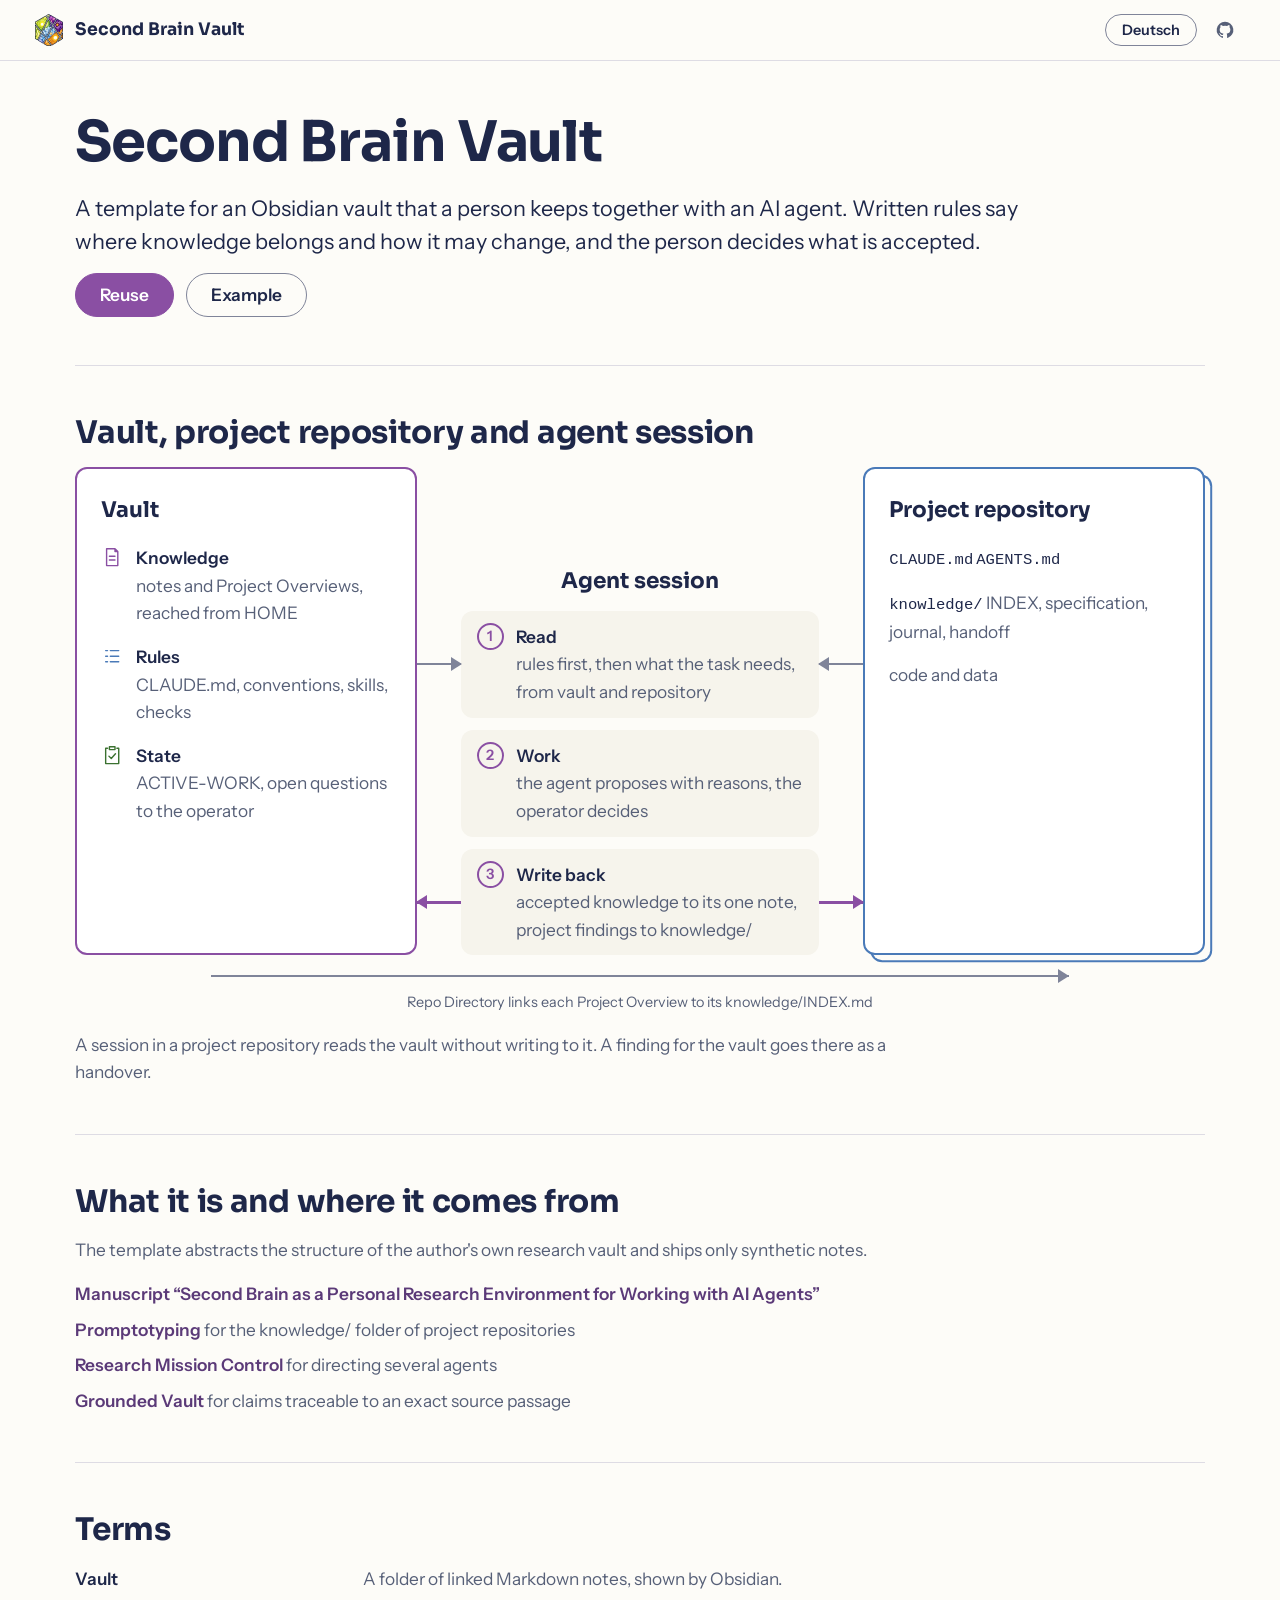
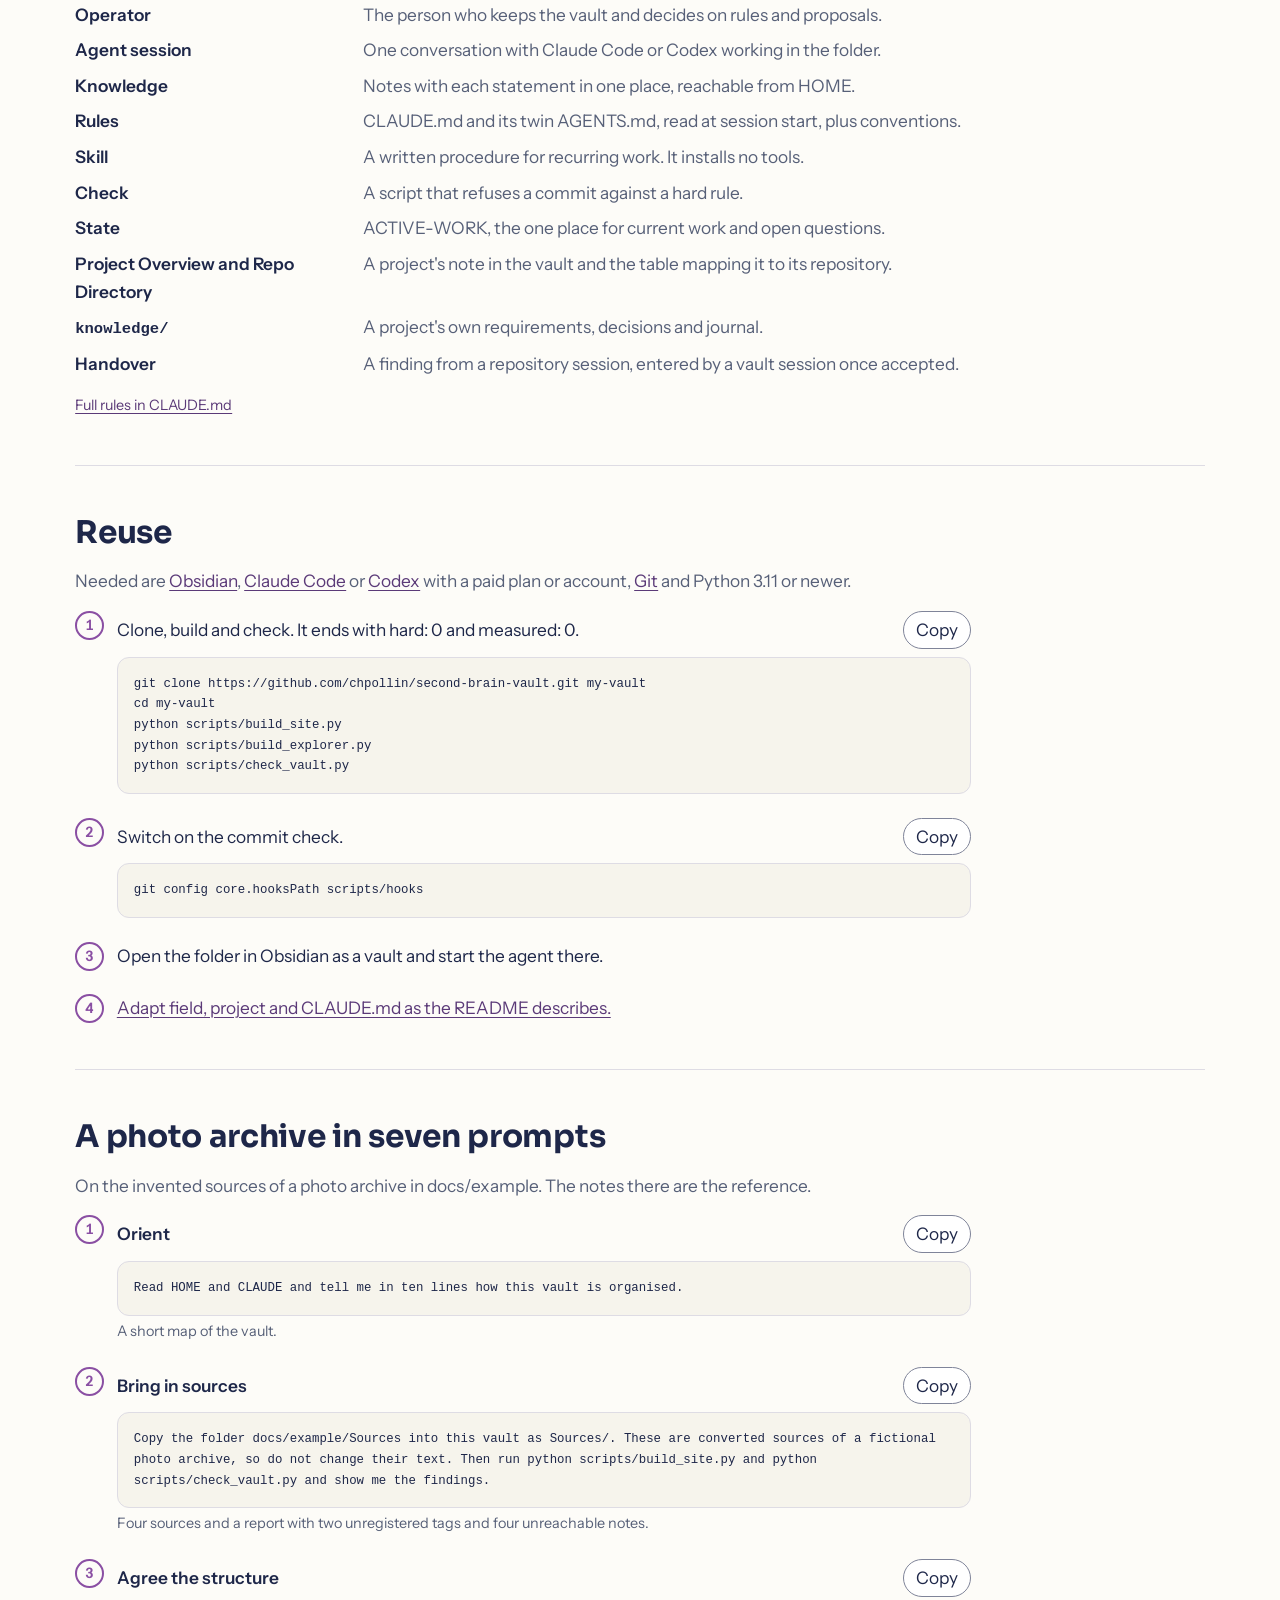
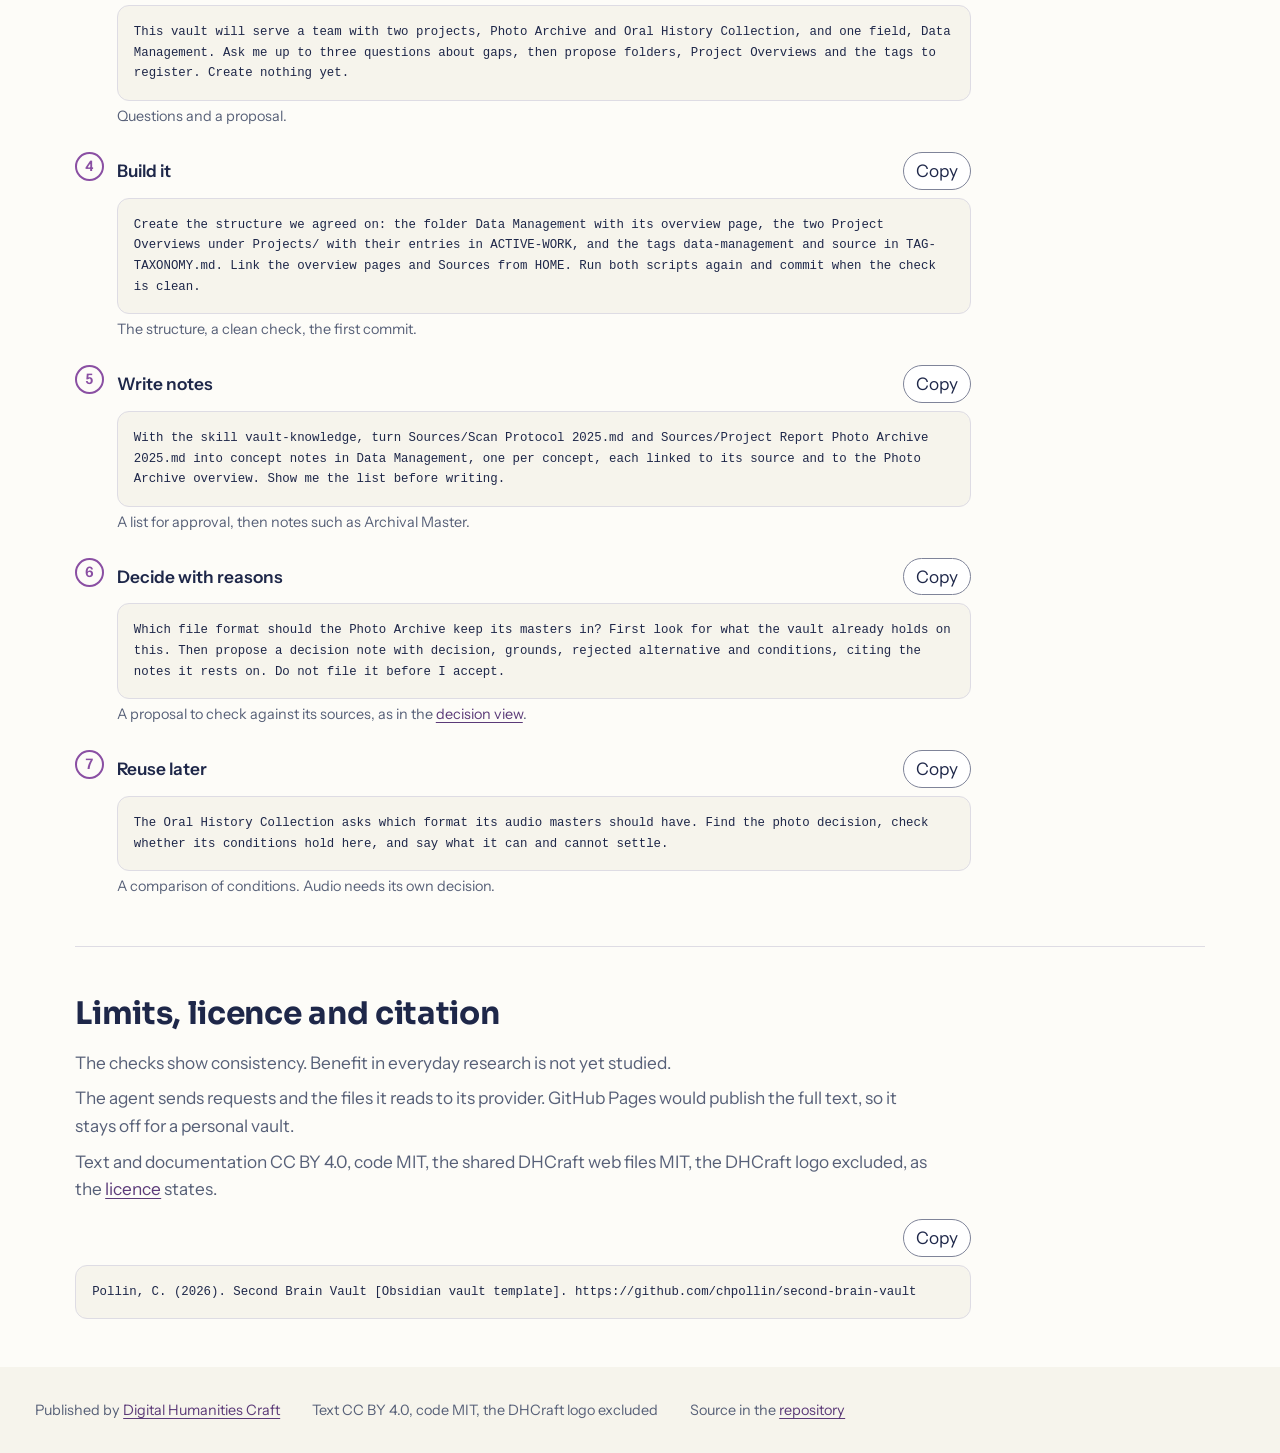
==== docs/index.html @ 9a530952 "Merge the method page into one static page in the seven parts of the DHCraft method sites and remove" ====
<!doctype html>
<html lang="en">
<head>
<meta charset="utf-8">
<meta name="viewport" content="width=device-width, initial-scale=1">
<title>Second Brain Vault</title>
<meta name="description" content="A template for an Obsidian vault that a person maintains together with an AI agent, with written rules, synthetic example notes, checks and a didactic demo.">
<link rel="icon" type="image/png" sizes="32x32" href="assets/favicon-32.png">
<link rel="stylesheet" href="assets/dhcraft/dhcraft-tokens.css">
<link rel="stylesheet" href="assets/dhcraft/dhcraft-components.css">
<link rel="stylesheet" href="site.css">
<script type="module" src="page.js"></script>
<script type="module" src="assets/dhcraft/dhcraft-copy.js"></script>
</head>
<body>
<a class="dh-skip" href="#main" data-t="skip">Skip to content</a>
<header class="dh-head site-head">
  <a class="dh-brand" href="#top"><img src="assets/dhcraft/dhcraft-mark-watercolor-128.png" alt="" width="112" height="128">Second Brain Vault</a>
  <div class="head-actions">
    <a class="dh-btn lang" id="lang-switch" hidden href="?lang=de" hreflang="de" lang="de" aria-label="Seite auf Deutsch anzeigen">Deutsch</a>
    <a class="icon-button" href="https://github.com/chpollin/second-brain-vault"><span class="visually-hidden" data-t="head.repo">Repository on GitHub</span><svg viewBox="0 0 24 24" fill="currentColor" aria-hidden="true"><path d="M12 2a10 10 0 0 0-3.16 19.49c.5.09.68-.22.68-.48l-.01-1.7c-2.78.6-3.37-1.34-3.37-1.34-.45-1.16-1.11-1.47-1.11-1.47-.91-.62.07-.6.07-.6 1 .07 1.53 1.03 1.53 1.03.9 1.53 2.36 1.09 2.94.83.09-.65.35-1.09.63-1.34-2.22-.25-4.56-1.11-4.56-4.94 0-1.09.39-1.98 1.03-2.68-.1-.25-.45-1.27.1-2.64 0 0 .84-.27 2.75 1.02a9.5 9.5 0 0 1 5 0c1.91-1.29 2.75-1.02 2.75-1.02.55 1.37.2 2.39.1 2.64.64.7 1.03 1.59 1.03 2.68 0 3.84-2.34 4.68-4.57 4.93.36.31.68.92.68 1.85l-.01 2.75c0 .27.18.58.69.48A10 10 0 0 0 12 2z"/></svg></a>
  </div>
</header>
<main id="main" class="page">

<section id="top" class="part intro">
  <h1>Second Brain Vault</h1>
  <p class="lead" data-t="intro.abstract">A template for an Obsidian vault that a person keeps together with an AI agent. Written rules say where knowledge belongs and how it may change, and the person decides what is accepted.</p>
  <p class="actions"><a class="dh-btn dh-btn--primary" href="#reuse" data-t="intro.reuse">Reuse</a> <a class="dh-btn" href="#example" data-t="intro.example">Example</a></p>
</section>

<section id="figure" class="part" aria-labelledby="figure-title">
  <h2 id="figure-title" data-t="figure.title">Vault, project repository and agent session</h2>
  <figure class="main-figure" aria-describedby="figure-caption">
    <div class="mf-grid">
      <div class="mf-box mf-vault">
        <p class="mf-name" data-t="figure.vault">Vault</p>
        <ul class="mf-layers">
          <li class="layer knowledge"><svg class="icon" viewBox="0 0 24 24" aria-hidden="true"><path d="M6 3h9l3 3v15H6z M15 3v3h3 M9 11h6 M9 15h6"/></svg><span><strong data-t="figure.knowledge">Knowledge</strong> <span data-t="figure.knowledgeText">notes and Project Overviews, reached from HOME</span></span></li>
          <li class="layer rules"><svg class="icon" viewBox="0 0 24 24" aria-hidden="true"><path d="M5 6h2 M10 6h9 M5 12h2 M10 12h9 M5 18h2 M10 18h9"/></svg><span><strong data-t="figure.rules">Rules</strong> <span data-t="figure.rulesText">CLAUDE.md, conventions, skills, checks</span></span></li>
          <li class="layer state"><svg class="icon" viewBox="0 0 24 24" aria-hidden="true"><path d="M9 3h6v3H9z M7 4.5H5V21h14V4.5h-2 M8.5 13l2.5 2.5 4.5-5"/></svg><span><strong data-t="figure.state">State</strong> <span data-t="figure.stateText">ACTIVE-WORK, open questions to the operator</span></span></li>
        </ul>
      </div>
      <p class="mf-name mf-session-name" data-t="figure.session">Agent session</p>
      <span class="mf-arrow a-read-in to-right" aria-hidden="true"></span>
      <p class="mf-step read"><span class="mf-num" aria-hidden="true">1</span><span><strong data-t="figure.read">Read</strong> <span data-t="figure.readText">rules first, then what the task needs, from vault and repository</span></span></p>
      <span class="mf-arrow a-read-out to-left" aria-hidden="true"></span>
      <p class="mf-step work"><span class="mf-num" aria-hidden="true">2</span><span><strong data-t="figure.work">Work</strong> <span data-t="figure.workText">the agent proposes with reasons, the operator decides</span></span></p>
      <span class="mf-arrow a-write-vault to-left accent" aria-hidden="true"></span>
      <p class="mf-step write"><span class="mf-num" aria-hidden="true">3</span><span><strong data-t="figure.write">Write back</strong> <span data-t="figure.writeText">accepted knowledge to its one note, project findings to knowledge/</span></span></p>
      <span class="mf-arrow a-write-repo to-right accent" aria-hidden="true"></span>
      <div class="mf-box mf-repo">
        <p class="mf-name" data-t="figure.repo">Project repository</p>
        <ul class="mf-files">
          <li><code>CLAUDE.md</code> <code>AGENTS.md</code></li>
          <li><code>knowledge/</code> <span data-t="figure.knowledgeFolder">INDEX, specification, journal, handoff</span></li>
          <li data-t="figure.code">code and data</li>
        </ul>
      </div>
      <p class="mf-link"><span data-t="figure.link">Repo Directory links each Project Overview to its knowledge/INDEX.md</span></p>
    </div>
    <figcaption id="figure-caption" data-t="figure.caption">A session in a project repository reads the vault without writing to it. A finding for the vault goes there as a handover.</figcaption>
  </figure>
</section>

<section id="origin" class="part" aria-labelledby="origin-title">
  <h2 id="origin-title" data-t="origin.title">What it is and where it comes from</h2>
  <p data-t="origin.text">The template abstracts the structure of the author's own research vault and ships only synthetic notes.</p>
  <ul class="links">
    <li><a href="https://github.com/chpollin/second-brain-vault/blob/main/knowledge/paper.md" data-t="origin.paper">Manuscript “Second Brain as a Personal Research Environment for Working with AI Agents”</a></li>
    <li><a href="https://github.com/DigitalHumanitiesCraft/Promptotyping">Promptotyping</a> <span data-t="origin.pt">for the knowledge/ folder of project repositories</span></li>
    <li><a href="https://github.com/DigitalHumanitiesCraft/research-mission-control">Research Mission Control</a> <span data-t="origin.rmc">for directing several agents</span></li>
    <li><a href="https://github.com/DigitalHumanitiesCraft/grounded-vault">Grounded Vault</a> <span data-t="origin.gv">for claims traceable to an exact source passage</span></li>
  </ul>
</section>

<section id="terms" class="part" aria-labelledby="terms-title">
  <h2 id="terms-title" data-t="terms.title">Terms</h2>
  <dl class="terms">
    <dt data-t="terms.vault">Vault</dt><dd data-t="terms.vaultDef">A folder of linked Markdown notes, shown by Obsidian.</dd>
    <dt data-t="terms.operator">Operator</dt><dd data-t="terms.operatorDef">The person who keeps the vault and decides on rules and proposals.</dd>
    <dt data-t="terms.session">Agent session</dt><dd data-t="terms.sessionDef">One conversation with Claude Code or Codex working in the folder.</dd>
    <dt data-t="terms.knowledge">Knowledge</dt><dd data-t="terms.knowledgeDef">Notes with each statement in one place, reachable from HOME.</dd>
    <dt data-t="terms.rules">Rules</dt><dd data-t="terms.rulesDef">CLAUDE.md and its twin AGENTS.md, read at session start, plus conventions.</dd>
    <dt data-t="terms.skill">Skill</dt><dd data-t="terms.skillDef">A written procedure for recurring work. It installs no tools.</dd>
    <dt data-t="terms.check">Check</dt><dd data-t="terms.checkDef">A script that refuses a commit against a hard rule.</dd>
    <dt data-t="terms.state">State</dt><dd data-t="terms.stateDef">ACTIVE-WORK, the one place for current work and open questions.</dd>
    <dt data-t="terms.overview">Project Overview and Repo Directory</dt><dd data-t="terms.overviewDef">A project's note in the vault and the table mapping it to its repository.</dd>
    <dt><code>knowledge/</code></dt><dd data-t="terms.folderDef">A project's own requirements, decisions and journal.</dd>
    <dt data-t="terms.handover">Handover</dt><dd data-t="terms.handoverDef">A finding from a repository session, entered by a vault session once accepted.</dd>
  </dl>
  <p class="more"><a href="https://github.com/chpollin/second-brain-vault/blob/main/CLAUDE.md" data-t="terms.more">Full rules in CLAUDE.md</a></p>
</section>

<section id="reuse" class="part" aria-labelledby="reuse-title">
  <h2 id="reuse-title" data-t="reuse.title">Reuse</h2>
  <p><span data-t="reuse.needs">Needed are</span> <a href="https://obsidian.md">Obsidian</a>, <a href="https://code.claude.com/docs/en/setup">Claude Code</a> <span data-t="reuse.or">or</span> <a href="https://learn.chatgpt.com/docs/codex/cli">Codex</a> <span data-t="reuse.paid">with a paid plan or account</span>, <a href="https://git-scm.com/downloads">Git</a> <span data-t="reuse.python">and Python 3.11 or newer.</span></p>
  <ol class="steps">
    <li><figure class="dh-code"><figcaption data-t="reuse.s1">Clone, build and check. It ends with hard: 0 and measured: 0.</figcaption><pre><code>git clone https://github.com/chpollin/second-brain-vault.git my-vault
cd my-vault
python scripts/build_site.py
python scripts/build_explorer.py
python scripts/check_vault.py</code></pre></figure></li>
    <li><figure class="dh-code"><figcaption data-t="reuse.s2">Switch on the commit check.</figcaption><pre><code>git config core.hooksPath scripts/hooks</code></pre></figure></li>
    <li data-t="reuse.s3">Open the folder in Obsidian as a vault and start the agent there.</li>
    <li><a href="https://github.com/chpollin/second-brain-vault#make-it-your-own" data-t="reuse.s4">Adapt field, project and CLAUDE.md as the README describes.</a></li>
  </ol>
</section>

<section id="example" class="part" aria-labelledby="example-title">
  <h2 id="example-title" data-t="example.title">A photo archive in seven prompts</h2>
  <p data-t="example.text">On the invented sources of a photo archive in docs/example. The notes there are the reference.</p>
  <ol class="steps demo">
    <li><figure class="dh-code"><figcaption><strong data-t="example.s1.name">Orient</strong></figcaption><pre><code data-t="example.s1.prompt">Read HOME and CLAUDE and tell me in ten lines how this vault is organised.</code></pre></figure>
      <p class="yields" data-t="example.s1.yields">A short map of the vault.</p></li>
    <li><figure class="dh-code"><figcaption><strong data-t="example.s2.name">Bring in sources</strong></figcaption><pre><code data-t="example.s2.prompt">Copy the folder docs/example/Sources into this vault as Sources/. These are converted sources of a fictional photo archive, so do not change their text. Then run python scripts/build_site.py and python scripts/check_vault.py and show me the findings.</code></pre></figure>
      <p class="yields" data-t="example.s2.yields">Four sources and a report with two unregistered tags and four unreachable notes.</p></li>
    <li><figure class="dh-code"><figcaption><strong data-t="example.s3.name">Agree the structure</strong></figcaption><pre><code data-t="example.s3.prompt">This vault will serve a team with two projects, Photo Archive and Oral History Collection, and one field, Data Management. Ask me up to three questions about gaps, then propose folders, Project Overviews and the tags to register. Create nothing yet.</code></pre></figure>
      <p class="yields" data-t="example.s3.yields">Questions and a proposal.</p></li>
    <li><figure class="dh-code"><figcaption><strong data-t="example.s4.name">Build it</strong></figcaption><pre><code data-t="example.s4.prompt">Create the structure we agreed on: the folder Data Management with its overview page, the two Project Overviews under Projects/ with their entries in ACTIVE-WORK, and the tags data-management and source in TAG-TAXONOMY.md. Link the overview pages and Sources from HOME. Run both scripts again and commit when the check is clean.</code></pre></figure>
      <p class="yields" data-t="example.s4.yields">The structure, a clean check, the first commit.</p></li>
    <li><figure class="dh-code"><figcaption><strong data-t="example.s5.name">Write notes</strong></figcaption><pre><code data-t="example.s5.prompt">With the skill vault-knowledge, turn Sources/Scan Protocol 2025.md and Sources/Project Report Photo Archive 2025.md into concept notes in Data Management, one per concept, each linked to its source and to the Photo Archive overview. Show me the list before writing.</code></pre></figure>
      <p class="yields" data-t="example.s5.yields">A list for approval, then notes such as Archival Master.</p></li>
    <li><figure class="dh-code"><figcaption><strong data-t="example.s6.name">Decide with reasons</strong></figcaption><pre><code data-t="example.s6.prompt">Which file format should the Photo Archive keep its masters in? First look for what the vault already holds on this. Then propose a decision note with decision, grounds, rejected alternative and conditions, citing the notes it rests on. Do not file it before I accept.</code></pre></figure>
      <p class="yields" data-t="example.s6.yields">A proposal to check against its sources, as in the <a href="explorer.html">decision view</a>.</p></li>
    <li><figure class="dh-code"><figcaption><strong data-t="example.s7.name">Reuse later</strong></figcaption><pre><code data-t="example.s7.prompt">The Oral History Collection asks which format its audio masters should have. Find the photo decision, check whether its conditions hold here, and say what it can and cannot settle.</code></pre></figure>
      <p class="yields" data-t="example.s7.yields">A comparison of conditions. Audio needs its own decision.</p></li>
  </ol>
</section>

<section id="limits" class="part" aria-labelledby="limits-title">
  <h2 id="limits-title" data-t="limits.title">Limits, licence and citation</h2>
  <ul class="plain">
    <li data-t="limits.benefit">The checks show consistency. Benefit in everyday research is not yet studied.</li>
    <li data-t="limits.data">The agent sends requests and the files it reads to its provider. GitHub Pages would publish the full text, so it stays off for a personal vault.</li>
    <li data-t="limits.licence">Text and documentation CC BY 4.0, code MIT, the shared DHCraft web files MIT, the DHCraft logo excluded, as the <a href="https://github.com/chpollin/second-brain-vault/blob/main/LICENSE.md">licence</a> states.</li>
  </ul>
  <figure class="dh-code"><pre><code>Pollin, C. (2026). Second Brain Vault [Obsidian vault template]. https://github.com/chpollin/second-brain-vault</code></pre></figure>
</section>

</main>
<footer class="dh-foot site-foot">
  <p><span data-t="footer.by">Published by</span> <a href="https://dhcraft.org">Digital Humanities Craft</a></p>
  <p data-t="footer.licence">Text CC BY 4.0, code MIT, the DHCraft logo excluded</p>
  <p><span data-t="footer.source">Source in the</span> <a href="https://github.com/chpollin/second-brain-vault" data-t="footer.repo">repository</a></p>
</footer>
</body>
</html>
---- docs/assets/dhcraft/dhcraft-tokens.css ----
/* DHCraft web tokens, shared by the public DHCraft method sites.
   Copy the whole web/ folder (or this file plus fonts/) into a site and load it before the
   site's own stylesheet. Brand hues are the dhcraft.org palette documented in ../README.md.
   Light and dark values sit together in light-dark(); a page follows the system setting,
   and data-theme="light|dark" on <html> or the class dh-dark on any element overrides it.
   Contrast ratios in the comments are WCAG 2 ratios against the ground of the same scheme. */

@font-face { font-family: "Instrument Sans"; src: url("fonts/instrument-sans-latin-400-normal.woff2") format("woff2"); font-weight: 400; font-style: normal; font-display: swap; }
@font-face { font-family: "Instrument Sans"; src: url("fonts/instrument-sans-latin-600-normal.woff2") format("woff2"); font-weight: 600; font-style: normal; font-display: swap; }
@font-face { font-family: "Sora"; src: url("fonts/sora-latin-600-normal.woff2") format("woff2"); font-weight: 600; font-style: normal; font-display: swap; }
@font-face { font-family: "Sora"; src: url("fonts/sora-latin-700-normal.woff2") format("woff2"); font-weight: 700; font-style: normal; font-display: swap; }

:root {
  color-scheme: light dark;

  /* Brand hues, unchanged from dhcraft.org. Use them for marks and categories only after a
     contrast and colour-vision check; text colours come from the role tokens below. */
  --dh-paper: #fdfcf8;
  --dh-ink-brand: #1e2749;
  --dh-ink-deep: #161d38;
  --dh-purple: #8a4fa3;
  --dh-purple-deep: #5b3a78;
  --dh-pink: #c06bb0;
  --dh-green: #5c9e4a;
  --dh-lime: #a9c53d;
  --dh-orange: #e39a3b;
  --dh-blue: #85aede;
  --dh-blue-deep: #4a7ab8;

  /* Roles, light value first, dark value second. */
  --dh-ground: light-dark(#fdfcf8, #161d38);       /* page background */
  --dh-ground-alt: light-dark(#f6f4ec, #121932);   /* bands, code blocks, figure frames */
  --dh-surface: light-dark(#ffffff, #1e2749);      /* cards and raised panels */
  --dh-ink: light-dark(#1e2749, #fdfcf8);          /* text, 14.2:1 light, 16.2:1 dark */
  --dh-ink-soft: light-dark(#576078, #b6bdd2);     /* secondary text, 5.6:1 or more on every ground */
  --dh-accent: light-dark(#8a4fa3, #ca91e3);       /* marks, primary button, focus, 5.1:1 or more */
  --dh-on-accent: light-dark(#ffffff, #161d38);    /* text on accent, 5.6:1 light, 6.8:1 dark */
  --dh-link: light-dark(#5b3a78, #e1b9f3);         /* links, 8.1:1 or more */
  --dh-line: light-dark(#dedce4, #2c3561);         /* decorative hairline, carries no meaning */
  --dh-line-strong: light-dark(#7f8499, #7a84a8);  /* boundaries of controls, 3.3:1 or more */
  --dh-focus: var(--dh-accent);

  /* Type. Sora sets headings, Instrument Sans everything else, code a system monospace. */
  --dh-font-text: "Instrument Sans", system-ui, -apple-system, "Segoe UI", Roboto, sans-serif;
  --dh-font-display: "Sora", "Instrument Sans", system-ui, sans-serif;
  --dh-font-mono: ui-monospace, "Cascadia Mono", Consolas, "SFMono-Regular", Menlo, monospace;
  --dh-step--1: clamp(0.84rem, 0.82rem + 0.1vw, 0.9rem);
  --dh-step-0: clamp(1rem, 0.97rem + 0.15vw, 1.08rem);
  --dh-step-1: clamp(1.15rem, 1.08rem + 0.35vw, 1.35rem);
  --dh-step-2: clamp(1.45rem, 1.25rem + 0.9vw, 1.95rem);
  --dh-step-3: clamp(2.2rem, 1.6rem + 2.6vw, 3.5rem);
  --dh-leading: 1.6;
  --dh-leading-tight: 1.2;

  /* Space and layout. */
  --dh-space-1: 0.25rem;
  --dh-space-2: 0.5rem;
  --dh-space-3: 0.75rem;
  --dh-space-4: 1rem;
  --dh-space-5: 1.5rem;
  --dh-space-6: 2rem;
  --dh-space-7: 3rem;
  --dh-gutter: clamp(1rem, 0.6rem + 2vw, 2.5rem);
  --dh-measure: 72ch;   /* reading width of prose, about 80 characters in Instrument Sans */
  --dh-page: 75rem;     /* width of the page frame, as on dhcraft.org */
  --dh-tap: 2.75rem;    /* minimum height of a control */

  /* Shape and lines. */
  --dh-radius-s: 0.375rem;
  --dh-radius-m: 0.75rem;
  --dh-radius-pill: 999px;
  --dh-hairline: 1px;
  --dh-focus-ring: 2px solid var(--dh-focus);
  --dh-focus-offset: 3px;
}

:root[data-theme="light"] { color-scheme: light; }
:root[data-theme="dark"] { color-scheme: dark; }
.dh-dark { color-scheme: dark; }
.dh-light { color-scheme: light; }
---- docs/assets/dhcraft/dhcraft-components.css ----
/* DHCraft shared building blocks: base text, header, footer, card, button, code block with
   copy button, diagram frame. Load after dhcraft-tokens.css.
   Everything sits in the layer dh, so any unlayered rule of a site wins without a
   specificity fight. Sites that use their own layers name dh first in their layer order. */

@layer dh {
  /* Base. Only what every page needs; a site keeps its own reset. */
  body {
    margin: 0;
    background-color: var(--dh-ground);
    color: var(--dh-ink);
    font-family: var(--dh-font-text);
    font-size: var(--dh-step-0);
    line-height: var(--dh-leading);
  }
  /* A dark island (dh-dark) re-reads the role tokens in its own scheme. */
  .dh-dark, .dh-light { background-color: var(--dh-ground); color: var(--dh-ink); }

  h1, h2, h3 { font-family: var(--dh-font-display); font-weight: 700; line-height: var(--dh-leading-tight); letter-spacing: -0.01em; text-wrap: balance; }
  h1 { font-size: var(--dh-step-3); letter-spacing: -0.02em; }
  h2 { font-size: var(--dh-step-2); }
  h3 { font-size: var(--dh-step-1); font-weight: 600; }

  a { color: var(--dh-link); text-decoration-thickness: 1px; text-underline-offset: 0.18em; }
  a:hover { color: var(--dh-accent); }
  code, kbd, pre { font-family: var(--dh-font-mono); font-size: 0.9em; }
  :focus-visible { outline: var(--dh-focus-ring); outline-offset: var(--dh-focus-offset); }

  .dh-prose { max-inline-size: var(--dh-measure); }
  .dh-page { max-inline-size: var(--dh-page); margin-inline: auto; padding-inline: var(--dh-gutter); }

  .dh-skip { position: absolute; inset-inline-start: var(--dh-space-4); inset-block-start: -4rem; z-index: 50; padding: var(--dh-space-2) var(--dh-space-4); background: var(--dh-ink); color: var(--dh-ground); border-radius: var(--dh-radius-s); }
  .dh-skip:focus { inset-block-start: var(--dh-space-2); }

  /* Header: brand mark and site name, then the navigation. Solid background, the current
     page carries aria-current and an accent underline. On narrow screens the navigation
     moves to its own line and scrolls sideways inside itself. */
  .dh-head {
    display: flex; flex-wrap: wrap; align-items: center; gap: var(--dh-space-2) var(--dh-space-6);
    padding: var(--dh-space-2) var(--dh-gutter);
    background-color: var(--dh-ground); color: var(--dh-ink);
    border-block-end: var(--dh-hairline) solid var(--dh-line);
  }
  .dh-brand { display: inline-flex; align-items: center; gap: var(--dh-space-3); min-block-size: var(--dh-tap); color: var(--dh-ink); font-family: var(--dh-font-display); font-weight: 700; text-decoration: none; }
  .dh-brand img { inline-size: auto; block-size: 2rem; }
  .dh-nav { flex: 1; min-inline-size: 0; }
  .dh-nav ul { display: flex; gap: var(--dh-space-1); margin: 0; padding: 0; list-style: none; overflow-x: auto; scrollbar-width: none; }
  .dh-nav a { display: block; padding: var(--dh-space-2) var(--dh-space-3); color: var(--dh-ink-soft); text-decoration: none; white-space: nowrap; border-block-end: 2px solid transparent; }
  .dh-nav a:hover, .dh-nav a:focus-visible { color: var(--dh-ink); text-decoration: underline; }
  .dh-nav a[aria-current] { color: var(--dh-ink); border-block-end-color: var(--dh-accent); }
  @media (max-width: 47.99rem) {
    .dh-nav { flex-basis: 100%; }
    .dh-nav a { padding-inline: var(--dh-space-2); }
  }

  /* Footer: publisher, licence, source. One row on wide screens, stacked on narrow ones. */
  .dh-foot {
    display: flex; flex-wrap: wrap; align-items: center; gap: var(--dh-space-3) var(--dh-space-6);
    margin-block-start: var(--dh-space-7); padding: var(--dh-space-6) var(--dh-gutter);
    background-color: var(--dh-ground-alt); color: var(--dh-ink-soft);
    font-size: var(--dh-step--1);
  }
  .dh-foot p { margin: 0; }
  .dh-foot a { color: var(--dh-link); }

  /* Card: one self-contained object with comparable siblings. No shadow, no nested frame.
     A card that is a link as a whole puts the link on its heading and stretches it. */
  .dh-card {
    position: relative; display: grid; gap: var(--dh-space-2); align-content: start;
    padding: var(--dh-space-5);
    background-color: var(--dh-surface); color: var(--dh-ink);
    border: var(--dh-hairline) solid var(--dh-line); border-radius: var(--dh-radius-m);
  }
  .dh-cards { display: grid; gap: var(--dh-space-4); grid-template-columns: repeat(auto-fill, minmax(min(100%, 16rem), 1fr)); }
  .dh-card > * { margin: 0; }
  .dh-card h3 a { color: inherit; text-decoration: none; }
  .dh-card h3 a::after { content: ""; position: absolute; inset: 0; border-radius: inherit; }
  .dh-card:has(h3 a:hover) { border-color: var(--dh-accent); }
  .dh-card:has(h3 a:focus-visible) { outline: var(--dh-focus-ring); outline-offset: var(--dh-focus-offset); }
  .dh-card h3 a:focus-visible { outline: none; }

  /* Button: pill, at least the tap height. Primary fills with the accent. */
  .dh-btn {
    display: inline-flex; align-items: center; justify-content: center; gap: var(--dh-space-2);
    min-block-size: var(--dh-tap); padding: var(--dh-space-2) var(--dh-space-5);
    border: var(--dh-hairline) solid var(--dh-line-strong); border-radius: var(--dh-radius-pill);
    background: transparent; color: var(--dh-ink);
    font: inherit; font-weight: 600; line-height: 1.3; text-decoration: none; cursor: pointer;
  }
  .dh-btn:hover { border-color: var(--dh-accent); color: var(--dh-ink); }
  .dh-btn--primary { background-color: var(--dh-accent); border-color: var(--dh-accent); color: var(--dh-on-accent); }
  .dh-btn--primary:hover { background-color: var(--dh-link); border-color: var(--dh-link); color: var(--dh-on-accent); }
  .dh-btn:disabled { opacity: 0.5; cursor: default; }

  /* Code block: a figure.dh-code holding one pre. dhcraft-copy.js adds the copy button only
     where the Clipboard API exists, so a page without it shows the plain block. */
  /* Caption and button share the row above the block, so the button never covers code that
     scrolls sideways on a narrow screen. */
  .dh-code { display: grid; grid-template-columns: minmax(0, 1fr) auto; align-items: end; gap: var(--dh-space-2); margin: var(--dh-space-4) 0; }
  .dh-code pre {
    grid-column: 1 / -1; grid-row: 2;
    margin: 0; padding: var(--dh-space-4);
    overflow-x: auto; background-color: var(--dh-ground-alt); color: var(--dh-ink);
    border: var(--dh-hairline) solid var(--dh-line); border-radius: var(--dh-radius-m);
    line-height: 1.5; tab-size: 2;
  }
  .dh-code figcaption { grid-column: 1; grid-row: 1; color: var(--dh-ink-soft); font-size: var(--dh-step--1); }
  .dh-copy {
    grid-column: 2; grid-row: 1;
    min-block-size: 2.25rem; padding: var(--dh-space-1) var(--dh-space-3);
    border: var(--dh-hairline) solid var(--dh-line-strong); border-radius: var(--dh-radius-pill);
    background-color: var(--dh-surface); color: var(--dh-ink);
    font: inherit; font-size: var(--dh-step--1); font-weight: 600; cursor: pointer;
  }
  .dh-copy:hover { border-color: var(--dh-accent); }

  /* Diagram frame: a figure.dh-figure with an SVG, image or HTML diagram and a caption.
     A diagram wider than the screen scrolls inside the frame, never the page. */
  .dh-figure { display: grid; gap: var(--dh-space-3); margin: var(--dh-space-5) 0; }
  .dh-figure__canvas {
    overflow-x: auto; padding: var(--dh-space-4);
    background-color: var(--dh-ground-alt);
    border: var(--dh-hairline) solid var(--dh-line); border-radius: var(--dh-radius-m);
  }
  .dh-figure__canvas > svg, .dh-figure__canvas > img { display: block; max-inline-size: 100%; block-size: auto; margin-inline: auto; }
  .dh-figure figcaption { max-inline-size: var(--dh-measure); color: var(--dh-ink-soft); font-size: var(--dh-step--1); }

  @media (prefers-reduced-motion: no-preference) {
    .dh-btn, .dh-copy, .dh-card { transition: border-color 0.15s ease, background-color 0.15s ease; }
  }
}
---- docs/site.css ----
/* Second Brain method page. Loads after the shared DHCraft tokens and building blocks under
   assets/dhcraft/, whose rules sit in the layer dh and lose to every layer declared here. The
   explorer pages load this file too, for the short role names and the reading styles. */
@layer dh, reset, base, layout, components, utilities;

/* Site roles, all derived from the shared tokens. The three layer colours mark knowledge,
   rules and state in the main figure. */
:root {
  --ground: var(--dh-ground);
  --ground-alt: var(--dh-ground-alt);
  --surface: var(--dh-surface);
  --ink: var(--dh-ink);
  --ink-soft: var(--dh-ink-soft);
  --ink-faint: var(--dh-ink-soft);
  --edge: var(--dh-line);
  --edge-hi: var(--dh-line-strong);
  --accent: var(--dh-accent);
  --accent-hi: var(--dh-link);
  --on-accent: var(--dh-on-accent);
  --focus: var(--dh-focus);
  --font: var(--dh-font-text);
  --display: var(--dh-font-display);
  --mono: var(--dh-font-mono);
  --step--1: var(--dh-step--1);
  --step-0: var(--dh-step-0);
  --step-1: var(--dh-step-1);
  --step-2: var(--dh-step-2);
  --step-3: var(--dh-step-3);
  --gutter: var(--dh-gutter);
  --wide: var(--dh-page);
  --measure: var(--dh-measure);
  --g-control: light-dark(var(--dh-blue-deep), var(--dh-blue));

  --layer-knowledge: var(--dh-accent);
  --layer-rules: light-dark(var(--dh-blue-deep), var(--dh-blue));
  --layer-state: light-dark(#3b7130, var(--dh-lime));
  --arrow: 2.75rem;
}

@layer reset {
  *, *::before, *::after { box-sizing: border-box; }
  body, h1, h2, h3, h4, p, ol, ul, dl, dd, figure, pre { margin: 0; }
  ol, ul { padding: 0; list-style: none; }
  img, svg { display: block; max-inline-size: 100%; }
  button, input, select { font: inherit; color: inherit; }
}

@layer base {
  html { scroll-padding-block-start: 1rem; }
  @media (prefers-reduced-motion: no-preference) { html { scroll-behavior: smooth; } }
  body { -webkit-font-smoothing: antialiased; }
  code { overflow-wrap: anywhere; }
  [hidden] { display: none !important; }
}

@layer layout {
  .head-actions { display: flex; gap: var(--dh-space-2); align-items: center; margin-inline-start: auto; }
  .head-actions .lang { min-block-size: 2rem; padding: 0 var(--dh-space-4); font-size: var(--step--1); }
  /* Brand, language and repository link share one row on phones. */
  @media (max-width: 30rem) { .site-head { gap: var(--dh-space-2); flex-wrap: nowrap; } .site-head .dh-brand { font-size: var(--step--1); } }

  /* One column of parts. Prose keeps the reading width, figure and lists use the page width. */
  .page { max-inline-size: var(--wide); margin-inline: auto; padding: 0 var(--gutter); }
  .part { display: grid; gap: var(--dh-space-4); padding-block: var(--dh-space-7); border-block-start: var(--dh-hairline) solid var(--edge); }
  .part:first-child { border-block-start: 0; }
  .part > p { max-inline-size: var(--measure); color: var(--ink-soft); }
  .dh-foot { margin-block-start: 0; }
}

@layer components {
  .icon-button { display: inline-flex; align-items: center; justify-content: center; inline-size: 2.5rem; block-size: 2.5rem; border-radius: var(--dh-radius-pill); color: var(--ink-soft); }
  .icon-button:hover, .icon-button:focus-visible { color: var(--ink); background: var(--ground-alt); }
  .icon-button svg { inline-size: 1.25rem; block-size: 1.25rem; }
  .icon { inline-size: 1.4rem; block-size: 1.4rem; flex: none; fill: none; stroke: currentColor; stroke-width: 1.5; stroke-linecap: round; stroke-linejoin: round; }

  .intro { padding-block: var(--dh-space-7); }
  .intro .lead { font-size: var(--step-1); line-height: 1.5; color: var(--ink); }
  .actions { display: flex; flex-wrap: wrap; gap: var(--dh-space-3); }

  /* Main figure. One grid holds vault, session and repository, so every arrow sits between
     the two objects it connects: reading flows into step 1, writing flows out of step 3. */
  .main-figure { display: grid; gap: var(--dh-space-4); }
  .mf-grid {
    display: grid; gap: var(--dh-space-3) 0; align-items: center;
    grid-template-columns: minmax(0, 1fr) var(--arrow) minmax(0, 1.05fr) var(--arrow) minmax(0, 1fr);
    grid-template-rows: auto repeat(3, minmax(4.5rem, auto)) auto;
  }
  .mf-box { grid-row: 1 / 5; align-self: stretch; display: grid; align-content: start; gap: var(--dh-space-4); padding: var(--dh-space-5); border-radius: var(--dh-radius-m); background: var(--surface); }
  .mf-vault { grid-column: 1; border: 2px solid var(--layer-knowledge); }
  /* The offset edge behind the repository stands for further repositories. */
  .mf-repo { grid-column: 5; border: 2px solid var(--layer-rules); box-shadow: 0.45rem 0.45rem 0 -2px var(--ground), 0.45rem 0.45rem 0 0 var(--layer-rules); }
  .mf-name { font-family: var(--display); font-weight: 700; font-size: var(--step-1); color: var(--ink); }
  .mf-session-name { grid-column: 3; grid-row: 1; text-align: center; align-self: end; }
  .mf-layers, .mf-files { display: grid; gap: var(--dh-space-4); }
  .layer { display: flex; gap: var(--dh-space-3); align-items: start; color: var(--ink-soft); }
  .layer strong { display: block; color: var(--ink); }
  .layer .icon { color: var(--layer); margin-block-start: 0.15rem; }
  .layer.knowledge { --layer: var(--layer-knowledge); }
  .layer.rules { --layer: var(--layer-rules); }
  .layer.state { --layer: var(--layer-state); }
  .mf-files { color: var(--ink-soft); }
  .mf-files code { color: var(--ink); }
  .mf-step { grid-column: 3; display: flex; gap: var(--dh-space-3); align-items: start; padding: var(--dh-space-3) var(--dh-space-4); border-radius: var(--dh-radius-m); background: var(--ground-alt); color: var(--ink-soft); }
  .mf-step strong { display: block; color: var(--ink); }
  .mf-num { flex: none; display: grid; place-items: center; inline-size: 1.7rem; block-size: 1.7rem; border-radius: 50%; border: 2px solid var(--accent); color: var(--accent); font-weight: 600; font-size: var(--step--1); }
  .read { grid-row: 2; } .work { grid-row: 3; } .write { grid-row: 4; }
  .a-read-in { grid-column: 2; grid-row: 2; }
  .a-read-out { grid-column: 4; grid-row: 2; }
  .a-write-vault { grid-column: 2; grid-row: 4; }
  .a-write-repo { grid-column: 4; grid-row: 4; }
  /* An arrow is a line with a head drawn by borders. */
  .mf-arrow { position: relative; block-size: 2px; background: var(--edge-hi); }
  .mf-arrow::after { content: ""; position: absolute; inset-block-start: -6px; border-block: 7px solid transparent; }
  .mf-arrow.to-right::after { inset-inline-end: -1px; border-inline-start: 11px solid var(--edge-hi); }
  .mf-arrow.to-left::after { inset-inline-start: -1px; border-inline-end: 11px solid var(--edge-hi); }
  .mf-arrow.accent { block-size: 3px; background: var(--accent); }
  .mf-arrow.accent.to-right::after { border-inline-start-color: var(--accent); }
  .mf-arrow.accent.to-left::after { border-inline-end-color: var(--accent); }
  .mf-link { grid-column: 1 / -1; grid-row: 5; position: relative; margin-block-start: var(--dh-space-2); padding-block-start: var(--dh-space-4); text-align: center; color: var(--ink-soft); font-size: var(--step--1); }
  .mf-link::before { content: ""; position: absolute; inset-block-start: 0; inset-inline: 12% 12%; block-size: 2px; background: var(--edge-hi); }
  .mf-link::after { content: ""; position: absolute; inset-block-start: -6px; inset-inline-end: 12%; border-block: 7px solid transparent; border-inline-start: 11px solid var(--edge-hi); }
  .main-figure figcaption { max-inline-size: var(--measure); color: var(--ink-soft); }
  /* Narrow screens: vault, session and repository stack; the step texts name the direction. */
  @media (max-width: 47.99rem) {
    .mf-grid { grid-template-columns: minmax(0, 1fr); grid-template-rows: none; }
    .mf-grid > * { grid-column: 1; grid-row: auto; }
    .mf-arrow, .mf-link::before, .mf-link::after { display: none; }
    .mf-session-name { text-align: start; margin-block-start: var(--dh-space-3); }
    .mf-repo { margin-block-start: var(--dh-space-3); }
    .mf-link { text-align: start; padding: 0; }
  }

  .links, .plain { display: grid; gap: var(--dh-space-2); max-inline-size: var(--measure); }
  .links span, .plain li { color: var(--ink-soft); }
  .links a { font-weight: 600; text-decoration: none; }
  .links a:hover, .links a:focus-visible { text-decoration: underline; }

  /* Terms in glossary form, two columns on wide screens. */
  .terms { display: grid; gap: var(--dh-space-2) var(--dh-space-6); grid-template-columns: minmax(10rem, 16rem) minmax(0, var(--measure)); }
  .terms dt { font-weight: 600; color: var(--ink); }
  .terms dd { margin: 0; color: var(--ink-soft); }
  @media (max-width: 47.99rem) {
    .terms { grid-template-columns: minmax(0, 1fr); gap: 0; }
    .terms dd { margin-block-end: var(--dh-space-3); }
  }
  .more { font-size: var(--step--1); }

  /* Numbered steps with their copyable blocks. */
  .steps { display: grid; gap: var(--dh-space-5); counter-reset: step; max-inline-size: 56rem; }
  .steps > li { counter-increment: step; position: relative; padding-inline-start: 2.6rem; display: grid; gap: var(--dh-space-1); }
  .steps > li::before {
    content: counter(step); position: absolute; inset-inline-start: 0; inset-block-start: 0;
    inline-size: 1.8rem; block-size: 1.8rem; display: grid; place-items: center; border-radius: 50%;
    border: 2px solid var(--accent); color: var(--accent); font-weight: 600; font-size: var(--step--1); font-variant-numeric: tabular-nums;
  }
  /* The step name or instruction shares the row above its block with the copy button. */
  .steps .dh-code { margin: 0; }
  .steps .dh-code figcaption { color: var(--ink); font-size: var(--step-0); align-self: center; }
  .dh-code pre { white-space: pre-wrap; overflow-wrap: anywhere; font-size: 0.86rem; }
  .yields { color: var(--ink-soft); font-size: var(--step--1); }
  .part > .dh-code { margin: 0; max-inline-size: 56rem; }

  /* Reading styles of the explorer pages. */
  .prose { display: grid; gap: var(--dh-space-3); min-inline-size: 0; overflow-wrap: anywhere; }
  .prose h1 { font-size: var(--step-2); }
  .prose h2 { font-size: var(--step-1); margin-block-start: var(--dh-space-2); }
  .prose h3, .prose h4 { font-size: var(--step-0); }
  .prose ul, .prose ol { padding-inline-start: 1.3rem; list-style: revert; }
  .prose pre { background: var(--ground-alt); padding: var(--dh-space-3); border-radius: var(--dh-radius-s); overflow-x: auto; }
  .prose table { font-size: var(--step--1); display: block; overflow-x: auto; border-collapse: collapse; }
  .prose th, .prose td { text-align: start; vertical-align: top; padding: var(--dh-space-2) var(--dh-space-3) var(--dh-space-2) 0; border-block-end: 1px solid var(--edge); }
  .prose blockquote, .prose .callout { margin: 0; padding: var(--dh-space-2) var(--dh-space-4); border-inline-start: 3px solid var(--accent); background: var(--ground-alt); border-radius: var(--dh-radius-s); }
  .prose .callout-title { font-weight: 700; }
  .prose .inline-fields { display: grid; grid-template-columns: max-content minmax(0, 1fr); gap: 0.15rem var(--dh-space-3); font-size: var(--step--1); }
  .prose .inline-fields dt { font-family: var(--mono); color: var(--ink-soft); }
  .prose .block-id, .prose .footnotes { font-size: var(--step--1); color: var(--ink-soft); }
  .prose .dead-link { color: var(--ink-soft); text-decoration: line-through; }
  .frontmatter { display: grid; grid-template-columns: max-content minmax(0, 1fr); gap: 0.1rem var(--dh-space-3); font-family: var(--mono); font-size: var(--step--1); background: var(--ground-alt); padding: var(--dh-space-2) var(--dh-space-3); border-radius: var(--dh-radius-s); }
  .frontmatter dt { color: var(--ink-soft); }
}

@layer utilities {
  .visually-hidden { position: absolute; inline-size: 1px; block-size: 1px; overflow: hidden; clip-path: inset(50%); white-space: nowrap; }
}
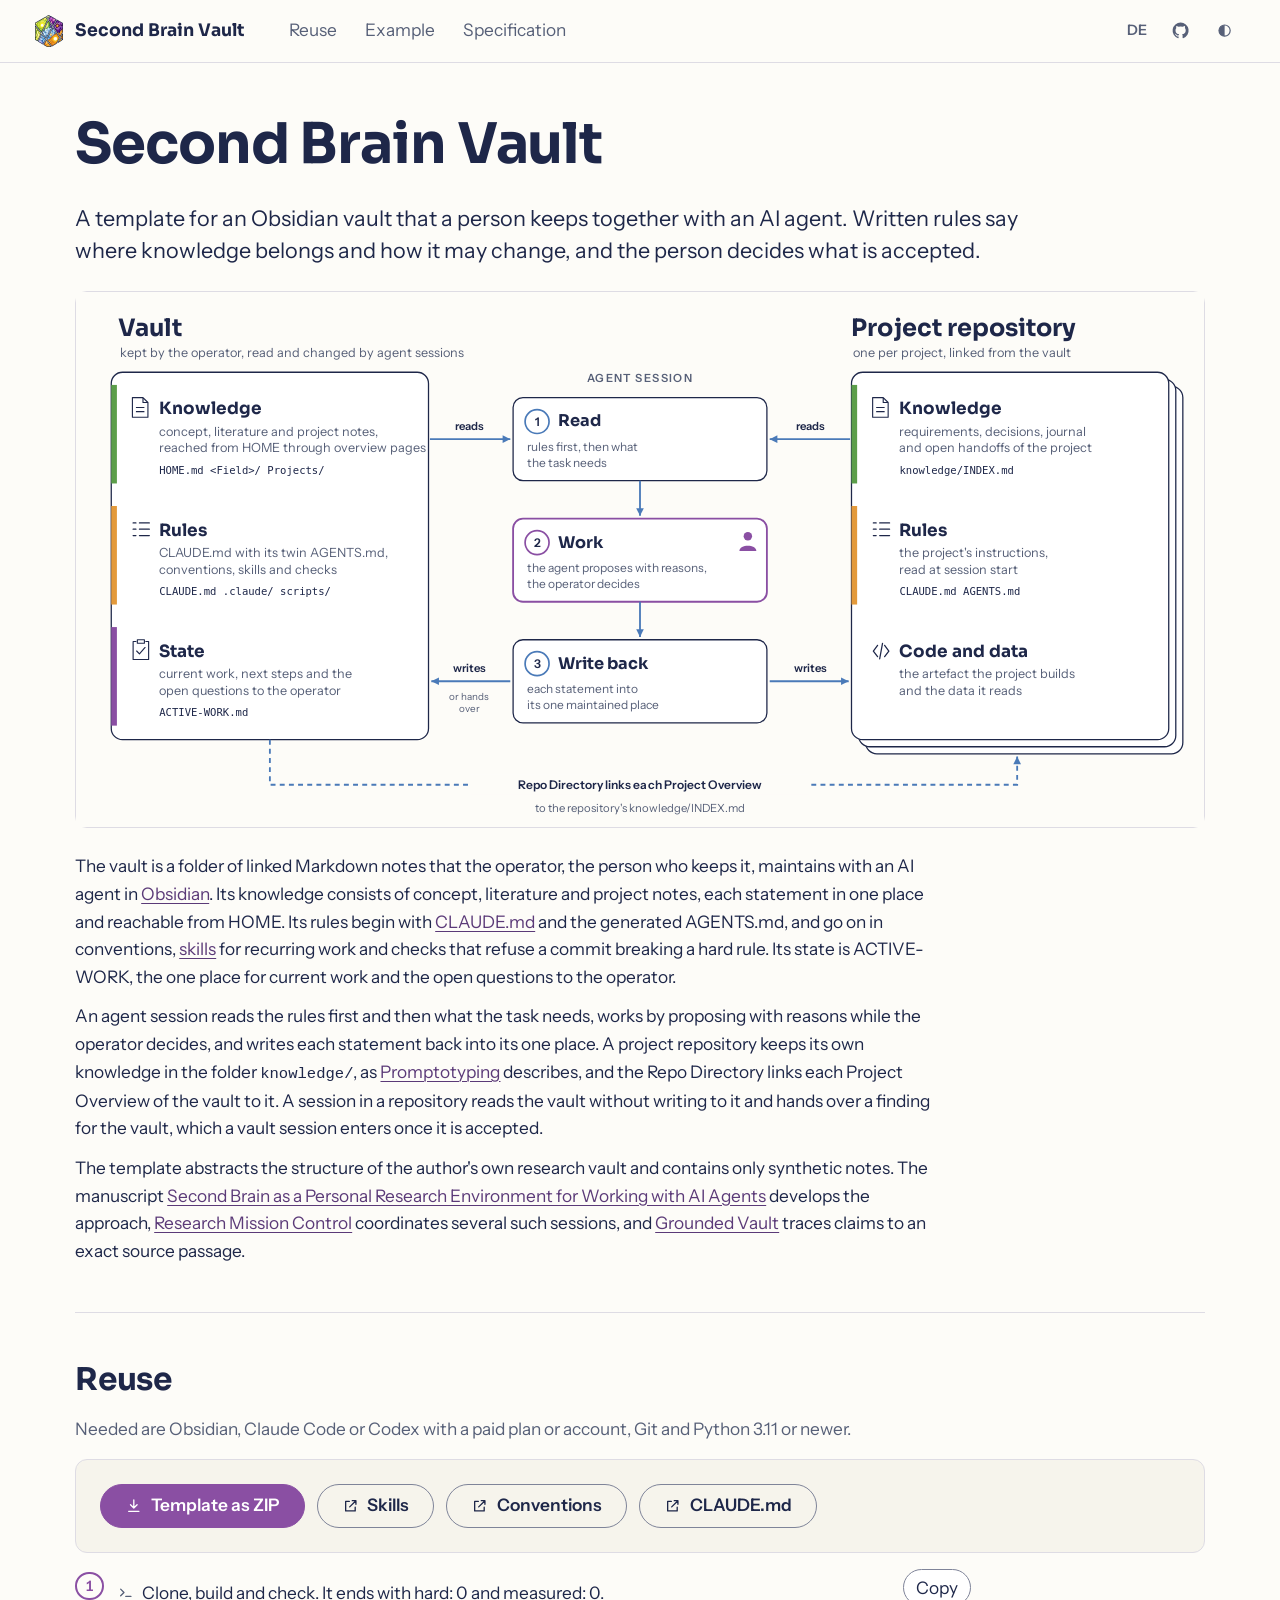
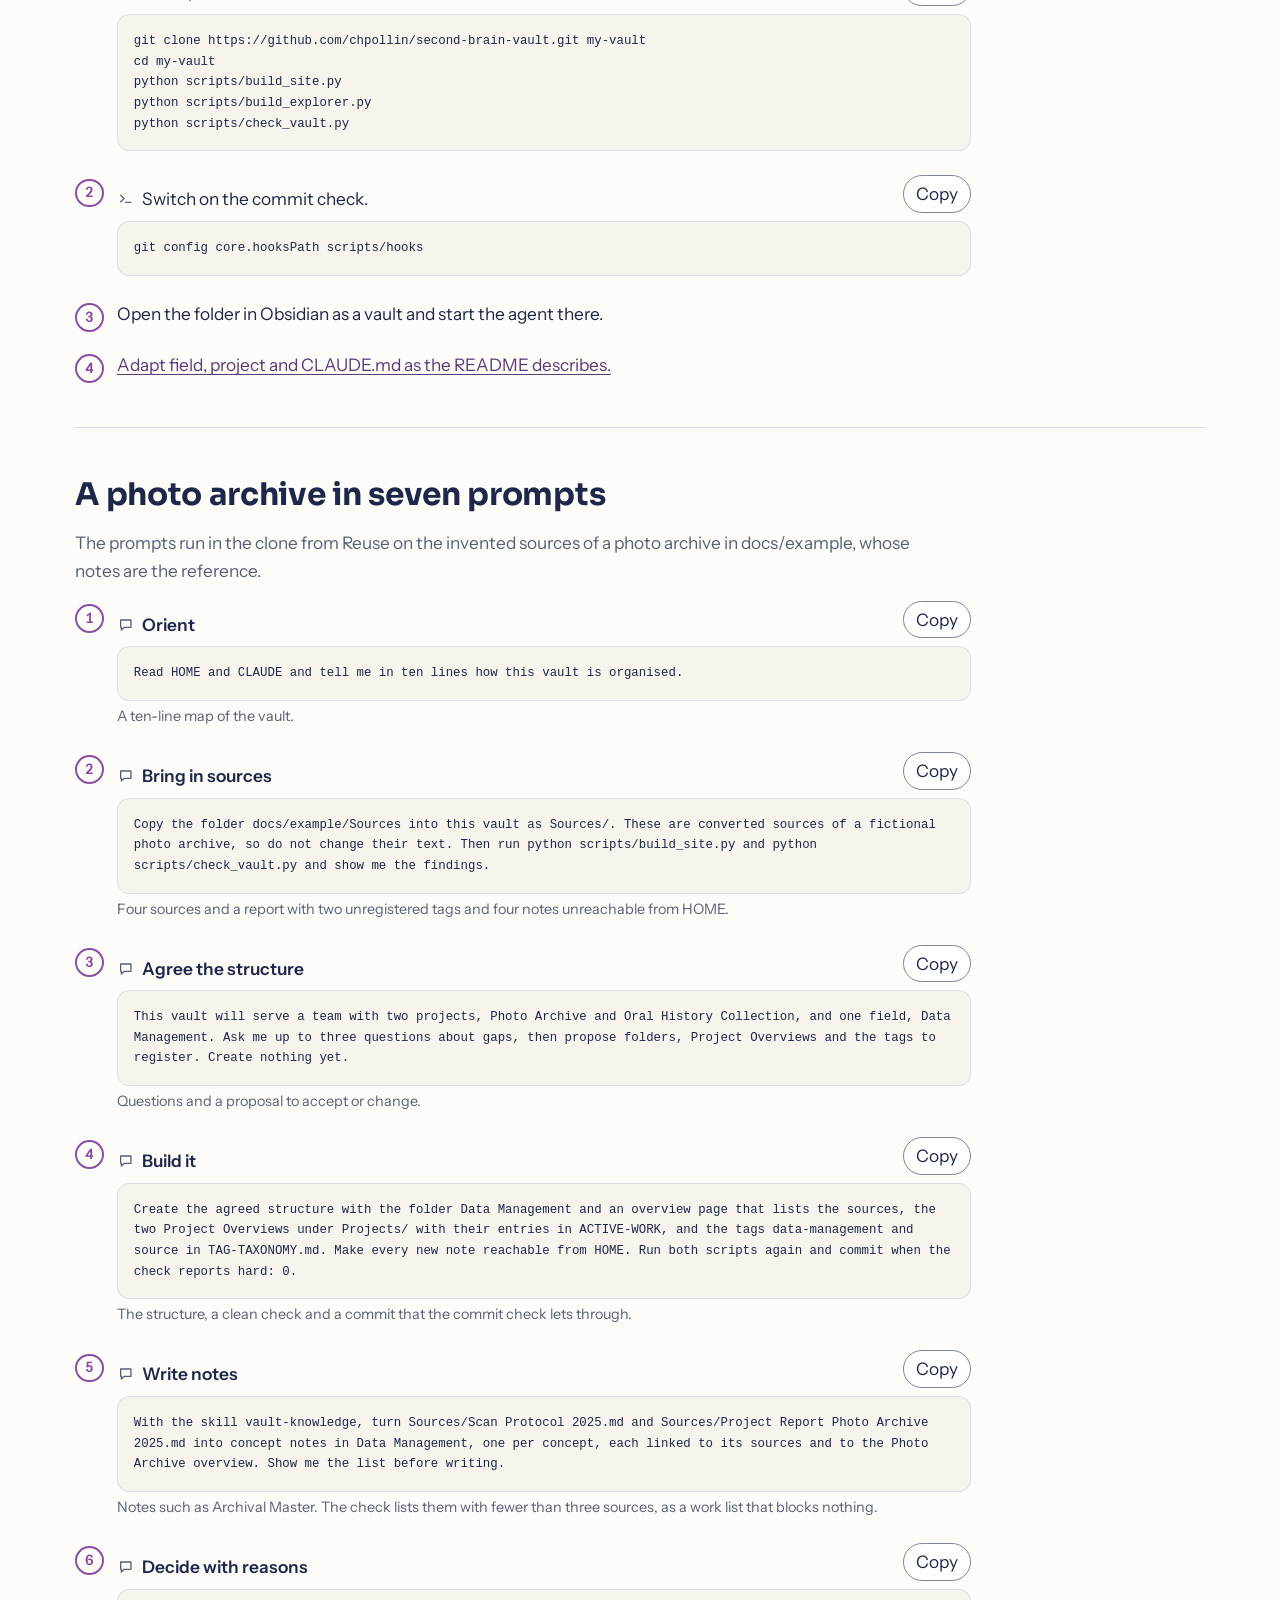
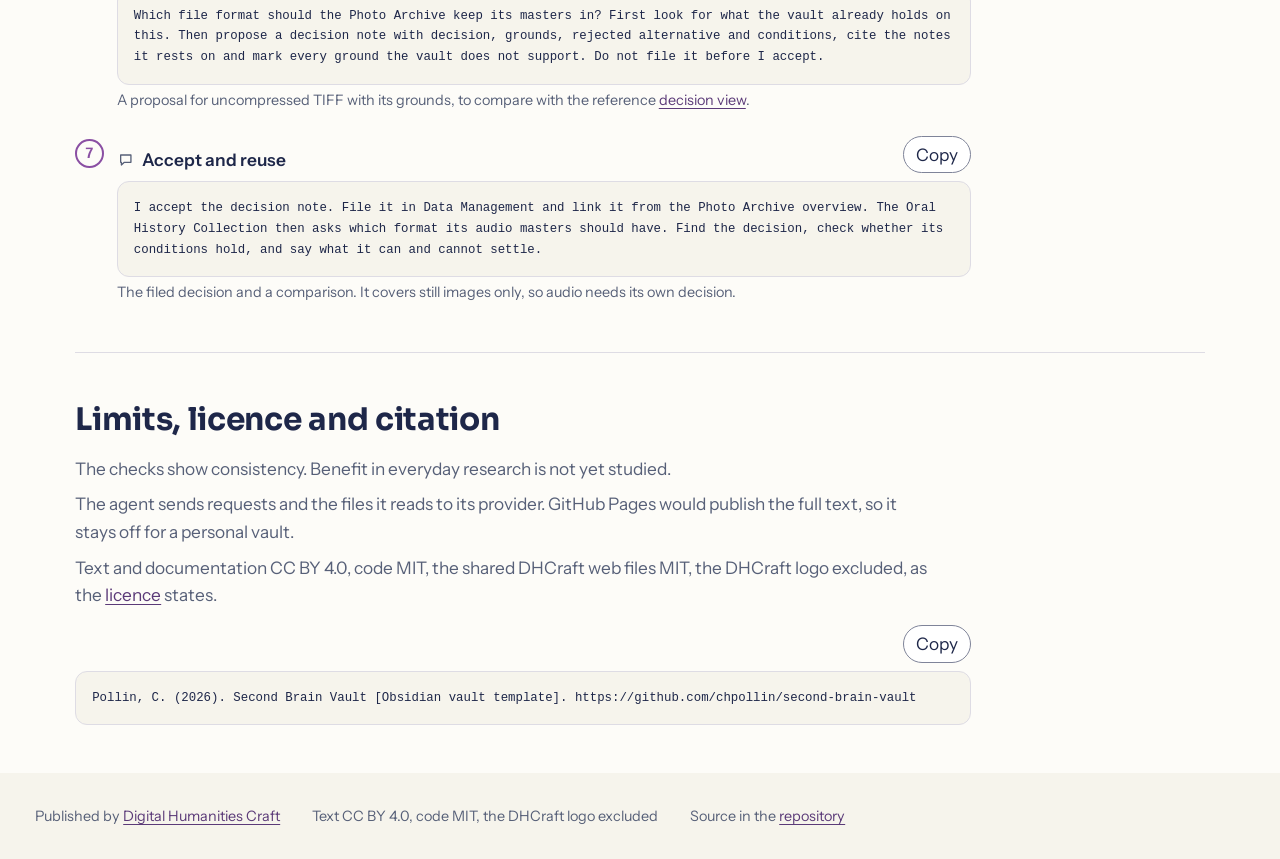
==== commit 51cc7d41: "Rebuild the method page after the Promptotyping reference with a standalone SVG main figure, light d" ====
--- a/docs/index.html
+++ b/docs/index.html
@@ -1,11 +1,18 @@
 <!doctype html>
-<html lang="en">
+<html lang="en" data-theme="light">
 <head>
 <meta charset="utf-8">
 <meta name="viewport" content="width=device-width, initial-scale=1">
 <title>Second Brain Vault</title>
-<meta name="description" content="A template for an Obsidian vault that a person maintains together with an AI agent, with written rules, synthetic example notes, checks and a didactic demo.">
+<meta name="description" content="A template for an Obsidian vault that a person keeps together with an AI agent, with written rules, synthetic example notes, checks and a demo in seven prompts.">
 <link rel="icon" type="image/png" sizes="32x32" href="assets/favicon-32.png">
+<script>
+  // The page opens light whatever the system setting; a stored choice from the toggle wins.
+  // Set before first paint, so a reader who chose dark sees no light flash.
+  try {
+    if (localStorage.getItem("second-brain-vault-theme") === "dark") document.documentElement.setAttribute("data-theme", "dark");
+  } catch (e) {}
+</script>
 <link rel="stylesheet" href="assets/dhcraft/dhcraft-tokens.css">
 <link rel="stylesheet" href="assets/dhcraft/dhcraft-components.css">
 <link rel="stylesheet" href="site.css">
@@ -13,95 +20,59 @@
 <script type="module" src="assets/dhcraft/dhcraft-copy.js"></script>
 </head>
 <body>
+<svg class="icon-set" aria-hidden="true" focusable="false">
+  <symbol id="i-download" viewBox="0 0 24 24"><path d="M12 4v11m0 0-4.5-4.5M12 15l4.5-4.5M5 19.5h14"/></symbol>
+  <symbol id="i-external" viewBox="0 0 24 24"><path d="M14 5h5v5m0-5-8.5 8.5M18 14v5H5V6h5"/></symbol>
+  <symbol id="i-terminal" viewBox="0 0 24 24"><path d="m5 7 4.5 4.5L5 16m7 1h7"/></symbol>
+  <symbol id="i-prompt" viewBox="0 0 24 24"><path d="M5 5.5h14v10H10l-4 3.5v-3.5H5z"/></symbol>
+</svg>
 <a class="dh-skip" href="#main" data-t="skip">Skip to content</a>
 <header class="dh-head site-head">
-  <a class="dh-brand" href="#top"><img src="assets/dhcraft/dhcraft-mark-watercolor-128.png" alt="" width="112" height="128">Second Brain Vault</a>
-  <div class="head-actions">
-    <a class="dh-btn lang" id="lang-switch" hidden href="?lang=de" hreflang="de" lang="de" aria-label="Seite auf Deutsch anzeigen">Deutsch</a>
+  <a class="dh-brand" href="#top"><img src="assets/dhcraft/dhcraft-mark-watercolor-128.png" alt="" width="28" height="32">Second Brain Vault</a>
+  <nav class="dh-nav" aria-label="Main" data-t-label="nav.label">
+    <ul>
+      <li><a href="#reuse" data-t="nav.reuse">Reuse</a></li>
+      <li><a href="#example" data-t="nav.example">Example</a></li>
+      <li><a href="https://github.com/chpollin/second-brain-vault/blob/main/knowledge/specification.md" data-t="nav.spec">Specification</a></li>
+    </ul>
+  </nav>
+  <div class="head-tools">
+    <a class="lang" id="lang-switch" hidden href="?lang=de" hreflang="de" lang="de" aria-label="Seite auf Deutsch anzeigen">DE</a>
     <a class="icon-button" href="https://github.com/chpollin/second-brain-vault"><span class="visually-hidden" data-t="head.repo">Repository on GitHub</span><svg viewBox="0 0 24 24" fill="currentColor" aria-hidden="true"><path d="M12 2a10 10 0 0 0-3.16 19.49c.5.09.68-.22.68-.48l-.01-1.7c-2.78.6-3.37-1.34-3.37-1.34-.45-1.16-1.11-1.47-1.11-1.47-.91-.62.07-.6.07-.6 1 .07 1.53 1.03 1.53 1.03.9 1.53 2.36 1.09 2.94.83.09-.65.35-1.09.63-1.34-2.22-.25-4.56-1.11-4.56-4.94 0-1.09.39-1.98 1.03-2.68-.1-.25-.45-1.27.1-2.64 0 0 .84-.27 2.75 1.02a9.5 9.5 0 0 1 5 0c1.91-1.29 2.75-1.02 2.75-1.02.55 1.37.2 2.39.1 2.64.64.7 1.03 1.59 1.03 2.68 0 3.84-2.34 4.68-4.57 4.93.36.31.68.92.68 1.85l-.01 2.75c0 .27.18.58.69.48A10 10 0 0 0 12 2z"/></svg></a>
+    <button type="button" class="icon-button" id="theme-toggle" hidden><span class="visually-hidden">Switch to the dark theme</span><svg viewBox="0 0 24 24" fill="none" stroke="currentColor" stroke-width="1.5" aria-hidden="true"><circle cx="12" cy="12" r="7"/><path d="M12 5a7 7 0 0 0 0 14z" fill="currentColor" stroke="none"/></svg></button>
   </div>
 </header>
 <main id="main" class="page">
 
-<section id="top" class="part intro">
+<section id="top" class="intro">
   <h1>Second Brain Vault</h1>
   <p class="lead" data-t="intro.abstract">A template for an Obsidian vault that a person keeps together with an AI agent. Written rules say where knowledge belongs and how it may change, and the person decides what is accepted.</p>
-  <p class="actions"><a class="dh-btn dh-btn--primary" href="#reuse" data-t="intro.reuse">Reuse</a> <a class="dh-btn" href="#example" data-t="intro.example">Example</a></p>
-</section>
-
-<section id="figure" class="part" aria-labelledby="figure-title">
-  <h2 id="figure-title" data-t="figure.title">Vault, project repository and agent session</h2>
-  <figure class="main-figure" aria-describedby="figure-caption">
-    <div class="mf-grid">
-      <div class="mf-box mf-vault">
-        <p class="mf-name" data-t="figure.vault">Vault</p>
-        <ul class="mf-layers">
-          <li class="layer knowledge"><svg class="icon" viewBox="0 0 24 24" aria-hidden="true"><path d="M6 3h9l3 3v15H6z M15 3v3h3 M9 11h6 M9 15h6"/></svg><span><strong data-t="figure.knowledge">Knowledge</strong> <span data-t="figure.knowledgeText">notes and Project Overviews, reached from HOME</span></span></li>
-          <li class="layer rules"><svg class="icon" viewBox="0 0 24 24" aria-hidden="true"><path d="M5 6h2 M10 6h9 M5 12h2 M10 12h9 M5 18h2 M10 18h9"/></svg><span><strong data-t="figure.rules">Rules</strong> <span data-t="figure.rulesText">CLAUDE.md, conventions, skills, checks</span></span></li>
-          <li class="layer state"><svg class="icon" viewBox="0 0 24 24" aria-hidden="true"><path d="M9 3h6v3H9z M7 4.5H5V21h14V4.5h-2 M8.5 13l2.5 2.5 4.5-5"/></svg><span><strong data-t="figure.state">State</strong> <span data-t="figure.stateText">ACTIVE-WORK, open questions to the operator</span></span></li>
-        </ul>
-      </div>
-      <p class="mf-name mf-session-name" data-t="figure.session">Agent session</p>
-      <span class="mf-arrow a-read-in to-right" aria-hidden="true"></span>
-      <p class="mf-step read"><span class="mf-num" aria-hidden="true">1</span><span><strong data-t="figure.read">Read</strong> <span data-t="figure.readText">rules first, then what the task needs, from vault and repository</span></span></p>
-      <span class="mf-arrow a-read-out to-left" aria-hidden="true"></span>
-      <p class="mf-step work"><span class="mf-num" aria-hidden="true">2</span><span><strong data-t="figure.work">Work</strong> <span data-t="figure.workText">the agent proposes with reasons, the operator decides</span></span></p>
-      <span class="mf-arrow a-write-vault to-left accent" aria-hidden="true"></span>
-      <p class="mf-step write"><span class="mf-num" aria-hidden="true">3</span><span><strong data-t="figure.write">Write back</strong> <span data-t="figure.writeText">accepted knowledge to its one note, project findings to knowledge/</span></span></p>
-      <span class="mf-arrow a-write-repo to-right accent" aria-hidden="true"></span>
-      <div class="mf-box mf-repo">
-        <p class="mf-name" data-t="figure.repo">Project repository</p>
-        <ul class="mf-files">
-          <li><code>CLAUDE.md</code> <code>AGENTS.md</code></li>
-          <li><code>knowledge/</code> <span data-t="figure.knowledgeFolder">INDEX, specification, journal, handoff</span></li>
-          <li data-t="figure.code">code and data</li>
-        </ul>
-      </div>
-      <p class="mf-link"><span data-t="figure.link">Repo Directory links each Project Overview to its knowledge/INDEX.md</span></p>
-    </div>
-    <figcaption id="figure-caption" data-t="figure.caption">A session in a project repository reads the vault without writing to it. A finding for the vault goes there as a handover.</figcaption>
+  <figure class="main-figure" tabindex="0" aria-label="Main figure" data-t-label="figure.label">
+    <img src="images/second-brain-figure.svg" width="1600" height="760" data-t-alt="figure.alt" alt="The vault holds knowledge, rules and state. An agent session reads from the vault and from a project repository, works with the operator deciding, and writes back. A project repository holds its own knowledge, rules, code and data, and the Repo Directory links the two.">
   </figure>
-</section>
-
-<section id="origin" class="part" aria-labelledby="origin-title">
-  <h2 id="origin-title" data-t="origin.title">What it is and where it comes from</h2>
-  <p data-t="origin.text">The template abstracts the structure of the author's own research vault and ships only synthetic notes.</p>
-  <ul class="links">
-    <li><a href="https://github.com/chpollin/second-brain-vault/blob/main/knowledge/paper.md" data-t="origin.paper">Manuscript “Second Brain as a Personal Research Environment for Working with AI Agents”</a></li>
-    <li><a href="https://github.com/DigitalHumanitiesCraft/Promptotyping">Promptotyping</a> <span data-t="origin.pt">for the knowledge/ folder of project repositories</span></li>
-    <li><a href="https://github.com/DigitalHumanitiesCraft/research-mission-control">Research Mission Control</a> <span data-t="origin.rmc">for directing several agents</span></li>
-    <li><a href="https://github.com/DigitalHumanitiesCraft/grounded-vault">Grounded Vault</a> <span data-t="origin.gv">for claims traceable to an exact source passage</span></li>
-  </ul>
-</section>
-
-<section id="terms" class="part" aria-labelledby="terms-title">
-  <h2 id="terms-title" data-t="terms.title">Terms</h2>
-  <dl class="terms">
-    <dt data-t="terms.vault">Vault</dt><dd data-t="terms.vaultDef">A folder of linked Markdown notes, shown by Obsidian.</dd>
-    <dt data-t="terms.operator">Operator</dt><dd data-t="terms.operatorDef">The person who keeps the vault and decides on rules and proposals.</dd>
-    <dt data-t="terms.session">Agent session</dt><dd data-t="terms.sessionDef">One conversation with Claude Code or Codex working in the folder.</dd>
-    <dt data-t="terms.knowledge">Knowledge</dt><dd data-t="terms.knowledgeDef">Notes with each statement in one place, reachable from HOME.</dd>
-    <dt data-t="terms.rules">Rules</dt><dd data-t="terms.rulesDef">CLAUDE.md and its twin AGENTS.md, read at session start, plus conventions.</dd>
-    <dt data-t="terms.skill">Skill</dt><dd data-t="terms.skillDef">A written procedure for recurring work. It installs no tools.</dd>
-    <dt data-t="terms.check">Check</dt><dd data-t="terms.checkDef">A script that refuses a commit against a hard rule.</dd>
-    <dt data-t="terms.state">State</dt><dd data-t="terms.stateDef">ACTIVE-WORK, the one place for current work and open questions.</dd>
-    <dt data-t="terms.overview">Project Overview and Repo Directory</dt><dd data-t="terms.overviewDef">A project's note in the vault and the table mapping it to its repository.</dd>
-    <dt><code>knowledge/</code></dt><dd data-t="terms.folderDef">A project's own requirements, decisions and journal.</dd>
-    <dt data-t="terms.handover">Handover</dt><dd data-t="terms.handoverDef">A finding from a repository session, entered by a vault session once accepted.</dd>
-  </dl>
-  <p class="more"><a href="https://github.com/chpollin/second-brain-vault/blob/main/CLAUDE.md" data-t="terms.more">Full rules in CLAUDE.md</a></p>
+  <div class="prose-intro">
+    <p data-t="intro.p1">The vault is a folder of linked Markdown notes that the operator, the person who keeps it, maintains with an AI agent in <a href="https://obsidian.md">Obsidian</a>. Its knowledge consists of concept, literature and project notes, each statement in one place and reachable from HOME. Its rules begin with <a href="https://github.com/chpollin/second-brain-vault/blob/main/CLAUDE.md">CLAUDE.md</a> and the generated AGENTS.md, and go on in conventions, <a href="https://github.com/chpollin/second-brain-vault/tree/main/.claude/skills">skills</a> for recurring work and checks that refuse a commit breaking a hard rule. Its state is ACTIVE-WORK, the one place for current work and the open questions to the operator.</p>
+    <p data-t="intro.p2">An agent session reads the rules first and then what the task needs, works by proposing with reasons while the operator decides, and writes each statement back into its one place. A project repository keeps its own knowledge in the folder <code>knowledge/</code>, as <a href="https://github.com/DigitalHumanitiesCraft/Promptotyping">Promptotyping</a> describes, and the Repo Directory links each Project Overview of the vault to it. A session in a repository reads the vault without writing to it and hands over a finding for the vault, which a vault session enters once it is accepted.</p>
+    <p data-t="intro.p3">The template abstracts the structure of the author's own research vault and contains only synthetic notes. The manuscript <a href="https://github.com/chpollin/second-brain-vault/blob/main/knowledge/paper.md">Second Brain as a Personal Research Environment for Working with AI Agents</a> develops the approach, <a href="https://github.com/DigitalHumanitiesCraft/research-mission-control">Research Mission Control</a> coordinates several such sessions, and <a href="https://github.com/DigitalHumanitiesCraft/grounded-vault">Grounded Vault</a> traces claims to an exact source passage.</p>
+  </div>
 </section>
 
 <section id="reuse" class="part" aria-labelledby="reuse-title">
   <h2 id="reuse-title" data-t="reuse.title">Reuse</h2>
-  <p><span data-t="reuse.needs">Needed are</span> <a href="https://obsidian.md">Obsidian</a>, <a href="https://code.claude.com/docs/en/setup">Claude Code</a> <span data-t="reuse.or">or</span> <a href="https://learn.chatgpt.com/docs/codex/cli">Codex</a> <span data-t="reuse.paid">with a paid plan or account</span>, <a href="https://git-scm.com/downloads">Git</a> <span data-t="reuse.python">and Python 3.11 or newer.</span></p>
+  <p data-t="reuse.needs">Needed are Obsidian, Claude Code or Codex with a paid plan or account, Git and Python 3.11 or newer.</p>
+  <div class="takeaway" role="group" aria-label="Files to take away" data-t-label="reuse.takeaway">
+    <a class="dh-btn dh-btn--primary" href="https://github.com/chpollin/second-brain-vault/archive/refs/heads/main.zip"><svg class="icon" aria-hidden="true"><use href="#i-download"/></svg><span data-t="reuse.zip">Template as ZIP</span></a>
+    <a class="dh-btn" href="https://github.com/chpollin/second-brain-vault/tree/main/.claude/skills"><svg class="icon" aria-hidden="true"><use href="#i-external"/></svg><span data-t="reuse.skills">Skills</span></a>
+    <a class="dh-btn" href="https://github.com/chpollin/second-brain-vault/tree/main/Vault%20Operations/Conventions"><svg class="icon" aria-hidden="true"><use href="#i-external"/></svg><span data-t="reuse.conventions">Conventions</span></a>
+    <a class="dh-btn" href="https://github.com/chpollin/second-brain-vault/blob/main/CLAUDE.md"><svg class="icon" aria-hidden="true"><use href="#i-external"/></svg>CLAUDE.md</a>
+  </div>
   <ol class="steps">
-    <li><figure class="dh-code"><figcaption data-t="reuse.s1">Clone, build and check. It ends with hard: 0 and measured: 0.</figcaption><pre><code>git clone https://github.com/chpollin/second-brain-vault.git my-vault
+    <li><figure class="dh-code"><figcaption><svg class="icon" aria-hidden="true"><use href="#i-terminal"/></svg><span data-t="reuse.s1">Clone, build and check. It ends with hard: 0 and measured: 0.</span></figcaption><pre><code>git clone https://github.com/chpollin/second-brain-vault.git my-vault
 cd my-vault
 python scripts/build_site.py
 python scripts/build_explorer.py
 python scripts/check_vault.py</code></pre></figure></li>
-    <li><figure class="dh-code"><figcaption data-t="reuse.s2">Switch on the commit check.</figcaption><pre><code>git config core.hooksPath scripts/hooks</code></pre></figure></li>
+    <li><figure class="dh-code"><figcaption><svg class="icon" aria-hidden="true"><use href="#i-terminal"/></svg><span data-t="reuse.s2">Switch on the commit check.</span></figcaption><pre><code>git config core.hooksPath scripts/hooks</code></pre></figure></li>
     <li data-t="reuse.s3">Open the folder in Obsidian as a vault and start the agent there.</li>
     <li><a href="https://github.com/chpollin/second-brain-vault#make-it-your-own" data-t="reuse.s4">Adapt field, project and CLAUDE.md as the README describes.</a></li>
   </ol>
@@ -109,22 +80,22 @@
 
 <section id="example" class="part" aria-labelledby="example-title">
   <h2 id="example-title" data-t="example.title">A photo archive in seven prompts</h2>
-  <p data-t="example.text">On the invented sources of a photo archive in docs/example. The notes there are the reference.</p>
+  <p data-t="example.text">The prompts run in the clone from Reuse on the invented sources of a photo archive in docs/example, whose notes are the reference.</p>
   <ol class="steps demo">
-    <li><figure class="dh-code"><figcaption><strong data-t="example.s1.name">Orient</strong></figcaption><pre><code data-t="example.s1.prompt">Read HOME and CLAUDE and tell me in ten lines how this vault is organised.</code></pre></figure>
-      <p class="yields" data-t="example.s1.yields">A short map of the vault.</p></li>
-    <li><figure class="dh-code"><figcaption><strong data-t="example.s2.name">Bring in sources</strong></figcaption><pre><code data-t="example.s2.prompt">Copy the folder docs/example/Sources into this vault as Sources/. These are converted sources of a fictional photo archive, so do not change their text. Then run python scripts/build_site.py and python scripts/check_vault.py and show me the findings.</code></pre></figure>
-      <p class="yields" data-t="example.s2.yields">Four sources and a report with two unregistered tags and four unreachable notes.</p></li>
-    <li><figure class="dh-code"><figcaption><strong data-t="example.s3.name">Agree the structure</strong></figcaption><pre><code data-t="example.s3.prompt">This vault will serve a team with two projects, Photo Archive and Oral History Collection, and one field, Data Management. Ask me up to three questions about gaps, then propose folders, Project Overviews and the tags to register. Create nothing yet.</code></pre></figure>
-      <p class="yields" data-t="example.s3.yields">Questions and a proposal.</p></li>
-    <li><figure class="dh-code"><figcaption><strong data-t="example.s4.name">Build it</strong></figcaption><pre><code data-t="example.s4.prompt">Create the structure we agreed on: the folder Data Management with its overview page, the two Project Overviews under Projects/ with their entries in ACTIVE-WORK, and the tags data-management and source in TAG-TAXONOMY.md. Link the overview pages and Sources from HOME. Run both scripts again and commit when the check is clean.</code></pre></figure>
-      <p class="yields" data-t="example.s4.yields">The structure, a clean check, the first commit.</p></li>
-    <li><figure class="dh-code"><figcaption><strong data-t="example.s5.name">Write notes</strong></figcaption><pre><code data-t="example.s5.prompt">With the skill vault-knowledge, turn Sources/Scan Protocol 2025.md and Sources/Project Report Photo Archive 2025.md into concept notes in Data Management, one per concept, each linked to its source and to the Photo Archive overview. Show me the list before writing.</code></pre></figure>
-      <p class="yields" data-t="example.s5.yields">A list for approval, then notes such as Archival Master.</p></li>
-    <li><figure class="dh-code"><figcaption><strong data-t="example.s6.name">Decide with reasons</strong></figcaption><pre><code data-t="example.s6.prompt">Which file format should the Photo Archive keep its masters in? First look for what the vault already holds on this. Then propose a decision note with decision, grounds, rejected alternative and conditions, citing the notes it rests on. Do not file it before I accept.</code></pre></figure>
-      <p class="yields" data-t="example.s6.yields">A proposal to check against its sources, as in the <a href="explorer.html">decision view</a>.</p></li>
-    <li><figure class="dh-code"><figcaption><strong data-t="example.s7.name">Reuse later</strong></figcaption><pre><code data-t="example.s7.prompt">The Oral History Collection asks which format its audio masters should have. Find the photo decision, check whether its conditions hold here, and say what it can and cannot settle.</code></pre></figure>
-      <p class="yields" data-t="example.s7.yields">A comparison of conditions. Audio needs its own decision.</p></li>
+    <li><figure class="dh-code"><figcaption><svg class="icon" aria-hidden="true"><use href="#i-prompt"/></svg><strong data-t="example.s1.name">Orient</strong></figcaption><pre><code data-t="example.s1.prompt">Read HOME and CLAUDE and tell me in ten lines how this vault is organised.</code></pre></figure>
+      <p class="yields" data-t="example.s1.yields">A ten-line map of the vault.</p></li>
+    <li><figure class="dh-code"><figcaption><svg class="icon" aria-hidden="true"><use href="#i-prompt"/></svg><strong data-t="example.s2.name">Bring in sources</strong></figcaption><pre><code data-t="example.s2.prompt">Copy the folder docs/example/Sources into this vault as Sources/. These are converted sources of a fictional photo archive, so do not change their text. Then run python scripts/build_site.py and python scripts/check_vault.py and show me the findings.</code></pre></figure>
+      <p class="yields" data-t="example.s2.yields">Four sources and a report with two unregistered tags and four notes unreachable from HOME.</p></li>
+    <li><figure class="dh-code"><figcaption><svg class="icon" aria-hidden="true"><use href="#i-prompt"/></svg><strong data-t="example.s3.name">Agree the structure</strong></figcaption><pre><code data-t="example.s3.prompt">This vault will serve a team with two projects, Photo Archive and Oral History Collection, and one field, Data Management. Ask me up to three questions about gaps, then propose folders, Project Overviews and the tags to register. Create nothing yet.</code></pre></figure>
+      <p class="yields" data-t="example.s3.yields">Questions and a proposal to accept or change.</p></li>
+    <li><figure class="dh-code"><figcaption><svg class="icon" aria-hidden="true"><use href="#i-prompt"/></svg><strong data-t="example.s4.name">Build it</strong></figcaption><pre><code data-t="example.s4.prompt">Create the agreed structure with the folder Data Management and an overview page that lists the sources, the two Project Overviews under Projects/ with their entries in ACTIVE-WORK, and the tags data-management and source in TAG-TAXONOMY.md. Make every new note reachable from HOME. Run both scripts again and commit when the check reports hard: 0.</code></pre></figure>
+      <p class="yields" data-t="example.s4.yields">The structure, a clean check and a commit that the commit check lets through.</p></li>
+    <li><figure class="dh-code"><figcaption><svg class="icon" aria-hidden="true"><use href="#i-prompt"/></svg><strong data-t="example.s5.name">Write notes</strong></figcaption><pre><code data-t="example.s5.prompt">With the skill vault-knowledge, turn Sources/Scan Protocol 2025.md and Sources/Project Report Photo Archive 2025.md into concept notes in Data Management, one per concept, each linked to its sources and to the Photo Archive overview. Show me the list before writing.</code></pre></figure>
+      <p class="yields" data-t="example.s5.yields">Notes such as Archival Master. The check lists them with fewer than three sources, as a work list that blocks nothing.</p></li>
+    <li><figure class="dh-code"><figcaption><svg class="icon" aria-hidden="true"><use href="#i-prompt"/></svg><strong data-t="example.s6.name">Decide with reasons</strong></figcaption><pre><code data-t="example.s6.prompt">Which file format should the Photo Archive keep its masters in? First look for what the vault already holds on this. Then propose a decision note with decision, grounds, rejected alternative and conditions, cite the notes it rests on and mark every ground the vault does not support. Do not file it before I accept.</code></pre></figure>
+      <p class="yields" data-t="example.s6.yields">A proposal for uncompressed TIFF with its grounds, to compare with the reference <a href="explorer.html">decision view</a>.</p></li>
+    <li><figure class="dh-code"><figcaption><svg class="icon" aria-hidden="true"><use href="#i-prompt"/></svg><strong data-t="example.s7.name">Accept and reuse</strong></figcaption><pre><code data-t="example.s7.prompt">I accept the decision note. File it in Data Management and link it from the Photo Archive overview. The Oral History Collection then asks which format its audio masters should have. Find the decision, check whether its conditions hold, and say what it can and cannot settle.</code></pre></figure>
+      <p class="yields" data-t="example.s7.yields">The filed decision and a comparison. It covers still images only, so audio needs its own decision.</p></li>
   </ol>
 </section>
 
--- a/docs/site.css
+++ b/docs/site.css
@@ -1,10 +1,11 @@
-/* Second Brain method page. Loads after the shared DHCraft tokens and building blocks under
-   assets/dhcraft/, whose rules sit in the layer dh and lose to every layer declared here. The
-   explorer pages load this file too, for the short role names and the reading styles. */
+/* Second Brain method page, after the Promptotyping start page as reference. Loads after the
+   shared DHCraft tokens and building blocks under assets/dhcraft/, whose rules sit in the
+   layer dh and lose to every layer declared here. The explorer pages load this file too, for
+   the short role names and the reading styles. */
 @layer dh, reset, base, layout, components, utilities;
 
-/* Site roles, all derived from the shared tokens. The three layer colours mark knowledge,
-   rules and state in the main figure. */
+/* Site roles, all derived from the shared tokens. The page opens light: index.html sets
+   data-theme="light", and the toggle switches to the shared dark values. */
 :root {
   --ground: var(--dh-ground);
   --ground-alt: var(--dh-ground-alt);
@@ -30,11 +31,9 @@
   --wide: var(--dh-page);
   --measure: var(--dh-measure);
   --g-control: light-dark(var(--dh-blue-deep), var(--dh-blue));
-
-  --layer-knowledge: var(--dh-accent);
-  --layer-rules: light-dark(var(--dh-blue-deep), var(--dh-blue));
-  --layer-state: light-dark(#3b7130, var(--dh-lime));
-  --arrow: 2.75rem;
+  /* The figure is a light plate in both schemes, so it reads the same on a page, in a paper
+     and on a slide. */
+  --plate: var(--dh-paper);
 }
 
 @layer reset {
@@ -51,114 +50,58 @@
   body { -webkit-font-smoothing: antialiased; }
   code { overflow-wrap: anywhere; }
   [hidden] { display: none !important; }
+  .icon-set { display: none; }
 }
 
 @layer layout {
-  .head-actions { display: flex; gap: var(--dh-space-2); align-items: center; margin-inline-start: auto; }
-  .head-actions .lang { min-block-size: 2rem; padding: 0 var(--dh-space-4); font-size: var(--step--1); }
-  /* Brand, language and repository link share one row on phones. */
-  @media (max-width: 30rem) { .site-head { gap: var(--dh-space-2); flex-wrap: nowrap; } .site-head .dh-brand { font-size: var(--step--1); } }
+  .site-head .dh-brand img { block-size: 2rem; inline-size: auto; }
+  .head-tools { display: flex; gap: var(--dh-space-1); align-items: center; margin-inline-start: auto; }
+  @media (max-width: 47.99rem) { .site-head { gap: 0 var(--dh-space-2); } .site-head .head-tools { order: 2; } .site-head .dh-nav { order: 3; } }
 
-  /* One column of parts. Prose keeps the reading width, figure and lists use the page width. */
   .page { max-inline-size: var(--wide); margin-inline: auto; padding: 0 var(--gutter); }
   .part { display: grid; gap: var(--dh-space-4); padding-block: var(--dh-space-7); border-block-start: var(--dh-hairline) solid var(--edge); }
-  .part:first-child { border-block-start: 0; }
   .part > p { max-inline-size: var(--measure); color: var(--ink-soft); }
   .dh-foot { margin-block-start: 0; }
 }
 
 @layer components {
-  .icon-button { display: inline-flex; align-items: center; justify-content: center; inline-size: 2.5rem; block-size: 2.5rem; border-radius: var(--dh-radius-pill); color: var(--ink-soft); }
+  .icon-button { display: inline-flex; align-items: center; justify-content: center; inline-size: 2.5rem; block-size: 2.5rem; border: 0; border-radius: var(--dh-radius-pill); background: transparent; color: var(--ink-soft); cursor: pointer; }
   .icon-button:hover, .icon-button:focus-visible { color: var(--ink); background: var(--ground-alt); }
-  .icon-button svg { inline-size: 1.25rem; block-size: 1.25rem; }
-  .icon { inline-size: 1.4rem; block-size: 1.4rem; flex: none; fill: none; stroke: currentColor; stroke-width: 1.5; stroke-linecap: round; stroke-linejoin: round; }
+  .icon-button svg { inline-size: 1.2rem; block-size: 1.2rem; }
+  .lang { display: inline-flex; align-items: center; justify-content: center; min-inline-size: 2.5rem; block-size: 2.5rem; border-radius: var(--dh-radius-pill); color: var(--ink-soft); font-weight: 600; font-size: var(--step--1); text-decoration: none; }
+  .lang:hover, .lang:focus-visible { color: var(--ink); background: var(--ground-alt); }
+  .icon { inline-size: 1.1rem; block-size: 1.1rem; flex: none; fill: none; stroke: currentColor; stroke-width: 1.8; stroke-linecap: round; stroke-linejoin: round; }
 
-  .intro { padding-block: var(--dh-space-7); }
-  .intro .lead { font-size: var(--step-1); line-height: 1.5; color: var(--ink); }
-  .actions { display: flex; flex-wrap: wrap; gap: var(--dh-space-3); }
+  /* Title, abstract, main figure and the prose that explains it. */
+  .intro { display: grid; gap: var(--dh-space-5); padding-block: var(--dh-space-7); }
+  .intro .lead { max-inline-size: var(--measure); font-size: var(--step-1); line-height: 1.5; }
+  .main-figure { border-radius: var(--dh-radius-m); background: var(--plate); border: var(--dh-hairline) solid var(--edge); }
+  .main-figure img { inline-size: 100%; block-size: auto; }
+  /* On phones the figure keeps a legible size and scrolls sideways inside its frame. */
+  @media (max-width: 47.99rem) { .main-figure { overflow-x: auto; } .main-figure img { inline-size: 56rem; max-inline-size: none; } }
+  .prose-intro { display: grid; gap: var(--dh-space-3); max-inline-size: var(--measure); }
+  .prose-intro p { color: var(--ink); }
 
-  /* Main figure. One grid holds vault, session and repository, so every arrow sits between
-     the two objects it connects: reading flows into step 1, writing flows out of step 3. */
-  .main-figure { display: grid; gap: var(--dh-space-4); }
-  .mf-grid {
-    display: grid; gap: var(--dh-space-3) 0; align-items: center;
-    grid-template-columns: minmax(0, 1fr) var(--arrow) minmax(0, 1.05fr) var(--arrow) minmax(0, 1fr);
-    grid-template-rows: auto repeat(3, minmax(4.5rem, auto)) auto;
-  }
-  .mf-box { grid-row: 1 / 5; align-self: stretch; display: grid; align-content: start; gap: var(--dh-space-4); padding: var(--dh-space-5); border-radius: var(--dh-radius-m); background: var(--surface); }
-  .mf-vault { grid-column: 1; border: 2px solid var(--layer-knowledge); }
-  /* The offset edge behind the repository stands for further repositories. */
-  .mf-repo { grid-column: 5; border: 2px solid var(--layer-rules); box-shadow: 0.45rem 0.45rem 0 -2px var(--ground), 0.45rem 0.45rem 0 0 var(--layer-rules); }
-  .mf-name { font-family: var(--display); font-weight: 700; font-size: var(--step-1); color: var(--ink); }
-  .mf-session-name { grid-column: 3; grid-row: 1; text-align: center; align-self: end; }
-  .mf-layers, .mf-files { display: grid; gap: var(--dh-space-4); }
-  .layer { display: flex; gap: var(--dh-space-3); align-items: start; color: var(--ink-soft); }
-  .layer strong { display: block; color: var(--ink); }
-  .layer .icon { color: var(--layer); margin-block-start: 0.15rem; }
-  .layer.knowledge { --layer: var(--layer-knowledge); }
-  .layer.rules { --layer: var(--layer-rules); }
-  .layer.state { --layer: var(--layer-state); }
-  .mf-files { color: var(--ink-soft); }
-  .mf-files code { color: var(--ink); }
-  .mf-step { grid-column: 3; display: flex; gap: var(--dh-space-3); align-items: start; padding: var(--dh-space-3) var(--dh-space-4); border-radius: var(--dh-radius-m); background: var(--ground-alt); color: var(--ink-soft); }
-  .mf-step strong { display: block; color: var(--ink); }
-  .mf-num { flex: none; display: grid; place-items: center; inline-size: 1.7rem; block-size: 1.7rem; border-radius: 50%; border: 2px solid var(--accent); color: var(--accent); font-weight: 600; font-size: var(--step--1); }
-  .read { grid-row: 2; } .work { grid-row: 3; } .write { grid-row: 4; }
-  .a-read-in { grid-column: 2; grid-row: 2; }
-  .a-read-out { grid-column: 4; grid-row: 2; }
-  .a-write-vault { grid-column: 2; grid-row: 4; }
-  .a-write-repo { grid-column: 4; grid-row: 4; }
-  /* An arrow is a line with a head drawn by borders. */
-  .mf-arrow { position: relative; block-size: 2px; background: var(--edge-hi); }
-  .mf-arrow::after { content: ""; position: absolute; inset-block-start: -6px; border-block: 7px solid transparent; }
-  .mf-arrow.to-right::after { inset-inline-end: -1px; border-inline-start: 11px solid var(--edge-hi); }
-  .mf-arrow.to-left::after { inset-inline-start: -1px; border-inline-end: 11px solid var(--edge-hi); }
-  .mf-arrow.accent { block-size: 3px; background: var(--accent); }
-  .mf-arrow.accent.to-right::after { border-inline-start-color: var(--accent); }
-  .mf-arrow.accent.to-left::after { border-inline-end-color: var(--accent); }
-  .mf-link { grid-column: 1 / -1; grid-row: 5; position: relative; margin-block-start: var(--dh-space-2); padding-block-start: var(--dh-space-4); text-align: center; color: var(--ink-soft); font-size: var(--step--1); }
-  .mf-link::before { content: ""; position: absolute; inset-block-start: 0; inset-inline: 12% 12%; block-size: 2px; background: var(--edge-hi); }
-  .mf-link::after { content: ""; position: absolute; inset-block-start: -6px; inset-inline-end: 12%; border-block: 7px solid transparent; border-inline-start: 11px solid var(--edge-hi); }
-  .main-figure figcaption { max-inline-size: var(--measure); color: var(--ink-soft); }
-  /* Narrow screens: vault, session and repository stack; the step texts name the direction. */
-  @media (max-width: 47.99rem) {
-    .mf-grid { grid-template-columns: minmax(0, 1fr); grid-template-rows: none; }
-    .mf-grid > * { grid-column: 1; grid-row: auto; }
-    .mf-arrow, .mf-link::before, .mf-link::after { display: none; }
-    .mf-session-name { text-align: start; margin-block-start: var(--dh-space-3); }
-    .mf-repo { margin-block-start: var(--dh-space-3); }
-    .mf-link { text-align: start; padding: 0; }
-  }
+  /* Files to take away: one visibly separate block with one control per item. */
+  .takeaway { display: flex; flex-wrap: wrap; gap: var(--dh-space-3); padding: var(--dh-space-5); border-radius: var(--dh-radius-m); background: var(--ground-alt); border: var(--dh-hairline) solid var(--edge); }
 
-  .links, .plain { display: grid; gap: var(--dh-space-2); max-inline-size: var(--measure); }
-  .links span, .plain li { color: var(--ink-soft); }
-  .links a { font-weight: 600; text-decoration: none; }
-  .links a:hover, .links a:focus-visible { text-decoration: underline; }
-
-  /* Terms in glossary form, two columns on wide screens. */
-  .terms { display: grid; gap: var(--dh-space-2) var(--dh-space-6); grid-template-columns: minmax(10rem, 16rem) minmax(0, var(--measure)); }
-  .terms dt { font-weight: 600; color: var(--ink); }
-  .terms dd { margin: 0; color: var(--ink-soft); }
-  @media (max-width: 47.99rem) {
-    .terms { grid-template-columns: minmax(0, 1fr); gap: 0; }
-    .terms dd { margin-block-end: var(--dh-space-3); }
-  }
-  .more { font-size: var(--step--1); }
-
-  /* Numbered steps with their copyable blocks. */
+  /* Numbered steps; a step name or instruction shares the row above its block with the copy
+     button. */
   .steps { display: grid; gap: var(--dh-space-5); counter-reset: step; max-inline-size: 56rem; }
   .steps > li { counter-increment: step; position: relative; padding-inline-start: 2.6rem; display: grid; gap: var(--dh-space-1); }
   .steps > li::before {
-    content: counter(step); position: absolute; inset-inline-start: 0; inset-block-start: 0;
+    content: counter(step); position: absolute; inset-inline-start: 0; inset-block-start: 0.2rem;
     inline-size: 1.8rem; block-size: 1.8rem; display: grid; place-items: center; border-radius: 50%;
     border: 2px solid var(--accent); color: var(--accent); font-weight: 600; font-size: var(--step--1); font-variant-numeric: tabular-nums;
   }
-  /* The step name or instruction shares the row above its block with the copy button. */
   .steps .dh-code { margin: 0; }
-  .steps .dh-code figcaption { color: var(--ink); font-size: var(--step-0); align-self: center; }
+  .steps .dh-code figcaption { display: flex; gap: var(--dh-space-2); align-items: center; color: var(--ink); font-size: var(--step-0); }
+  .steps .dh-code figcaption .icon { color: var(--ink-soft); }
   .dh-code pre { white-space: pre-wrap; overflow-wrap: anywhere; font-size: 0.86rem; }
   .yields { color: var(--ink-soft); font-size: var(--step--1); }
   .part > .dh-code { margin: 0; max-inline-size: 56rem; }
+  .plain { display: grid; gap: var(--dh-space-2); max-inline-size: var(--measure); }
+  .plain li { color: var(--ink-soft); }
 
   /* Reading styles of the explorer pages. */
   .prose { display: grid; gap: var(--dh-space-3); min-inline-size: 0; overflow-wrap: anywhere; }
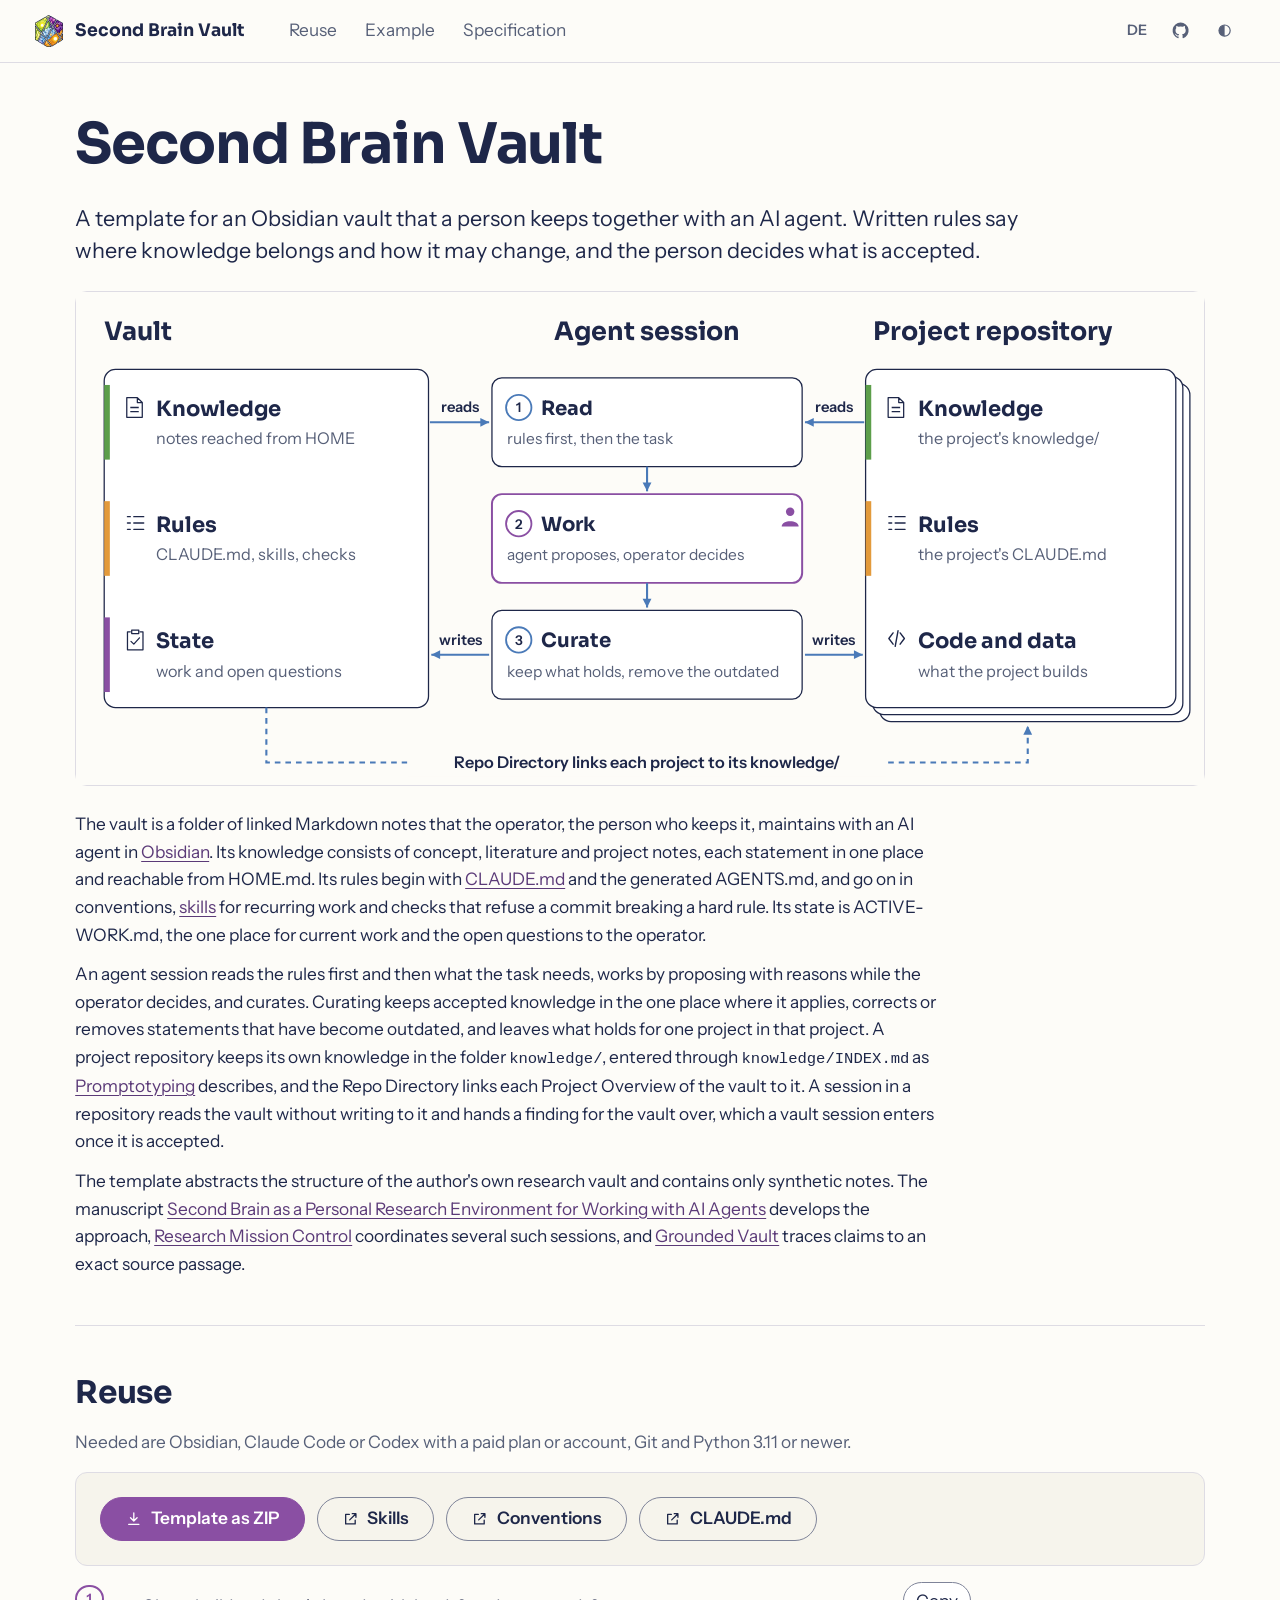
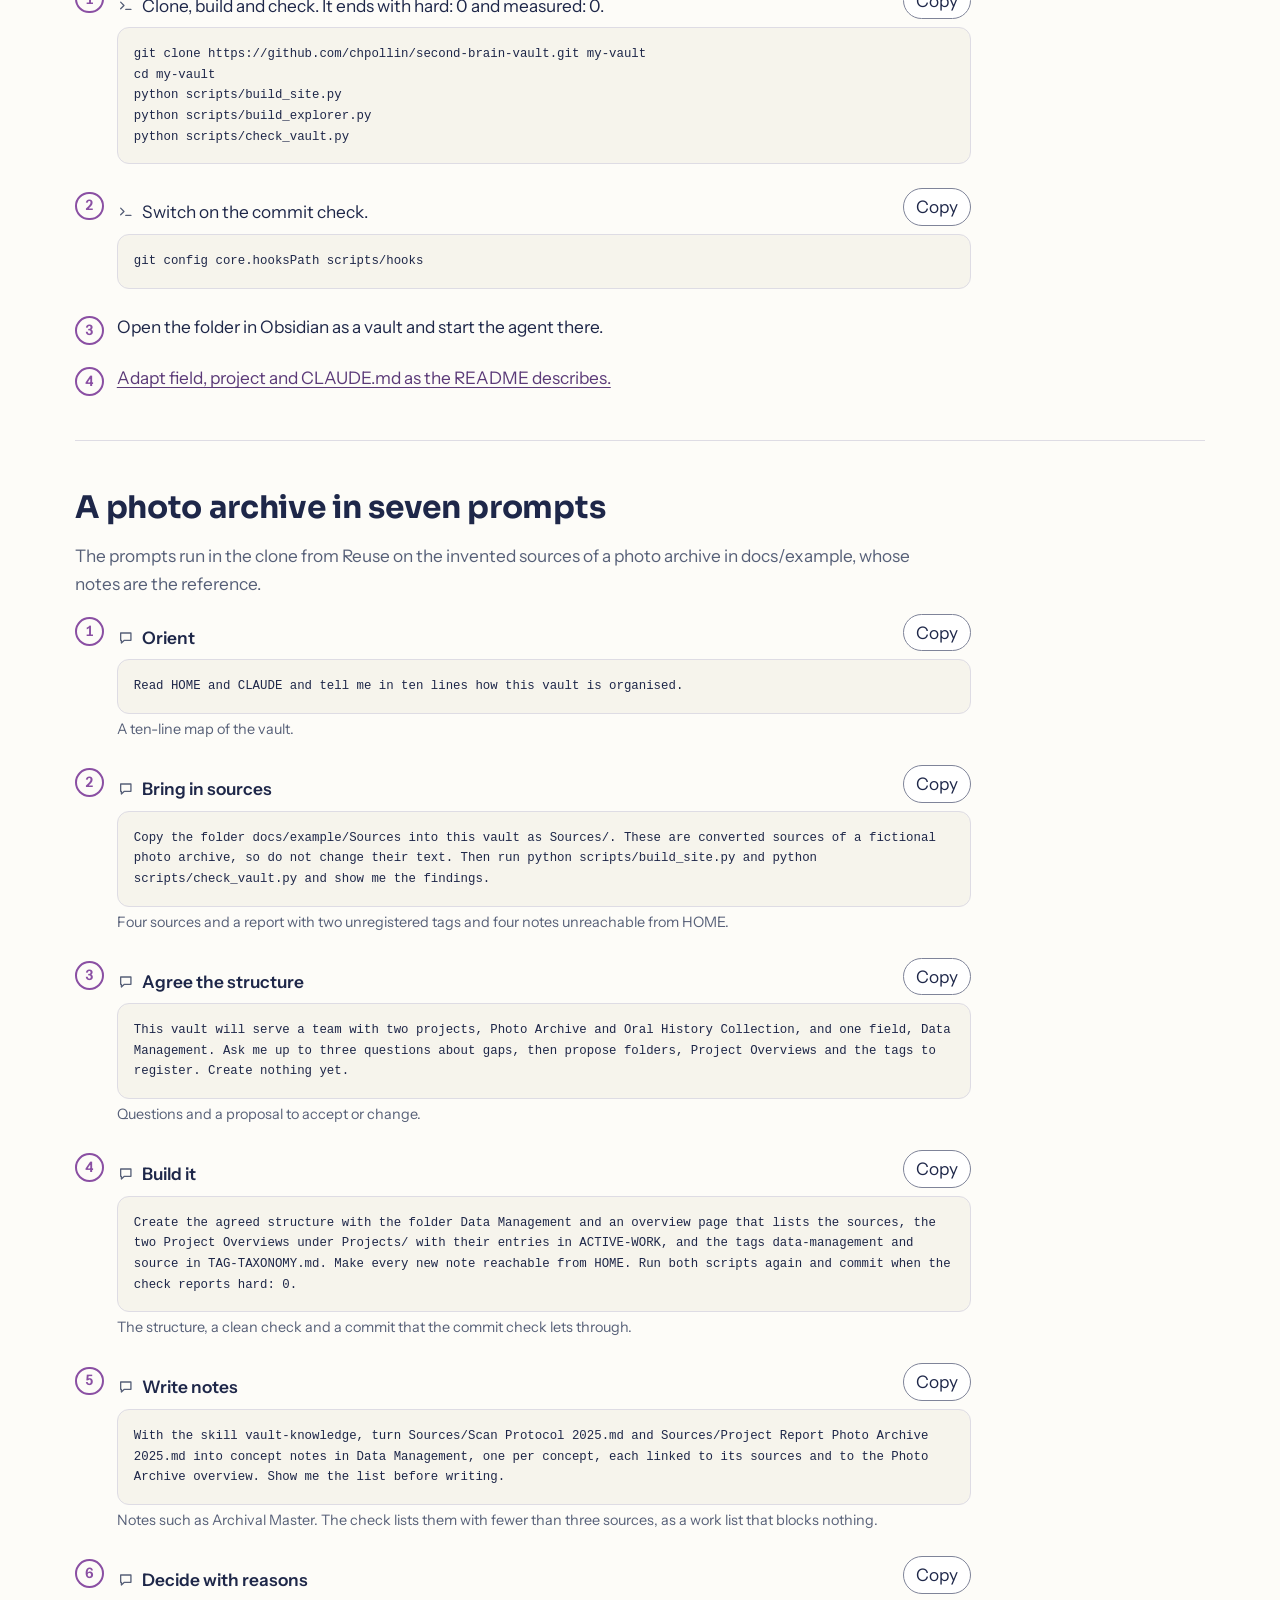
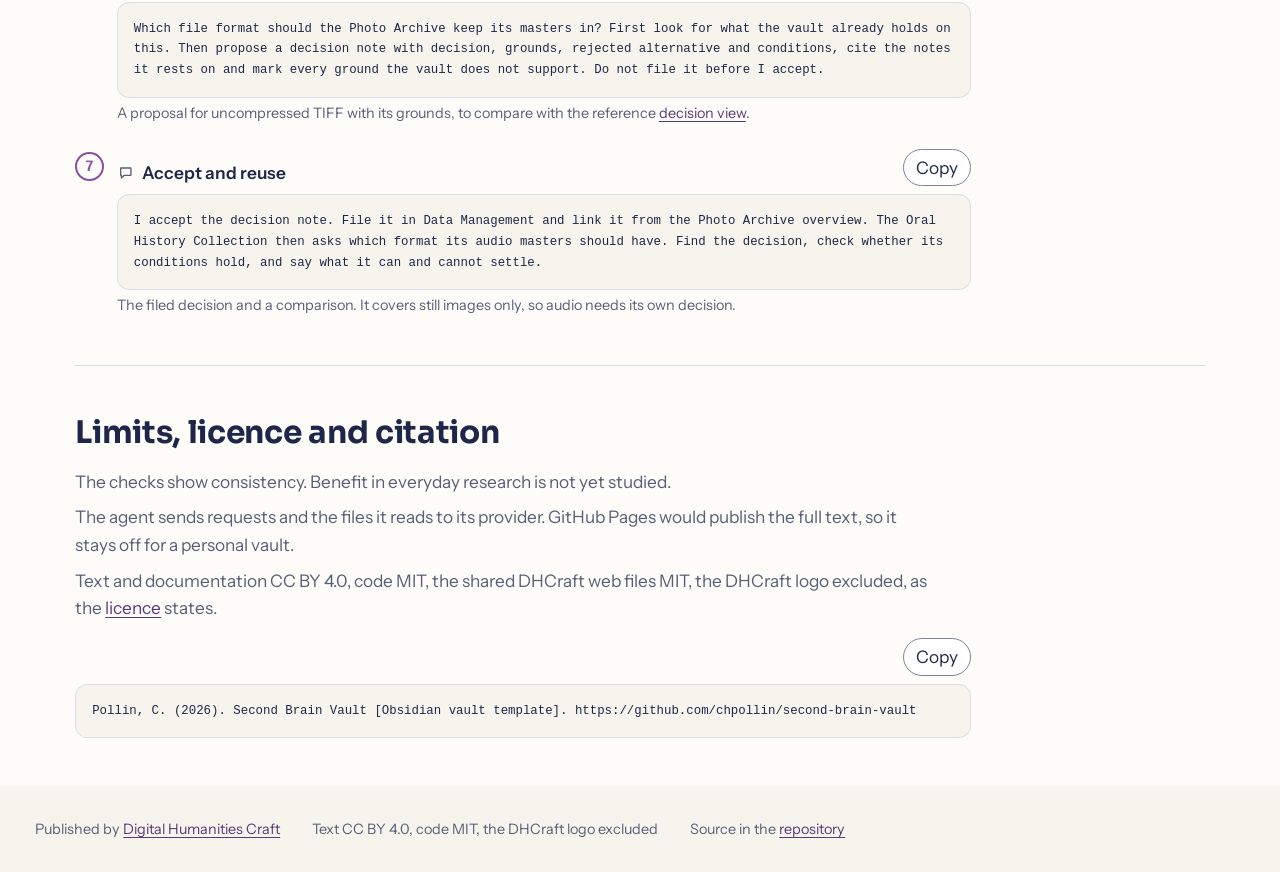
==== commit 815d3c31: "Reduce the main figure to titles and one line per block, add a German version and name the closing s" ====
--- a/docs/index.html
+++ b/docs/index.html
@@ -48,11 +48,11 @@
   <h1>Second Brain Vault</h1>
   <p class="lead" data-t="intro.abstract">A template for an Obsidian vault that a person keeps together with an AI agent. Written rules say where knowledge belongs and how it may change, and the person decides what is accepted.</p>
   <figure class="main-figure" tabindex="0" aria-label="Main figure" data-t-label="figure.label">
-    <img src="images/second-brain-figure.svg" width="1600" height="760" data-t-alt="figure.alt" alt="The vault holds knowledge, rules and state. An agent session reads from the vault and from a project repository, works with the operator deciding, and writes back. A project repository holds its own knowledge, rules, code and data, and the Repo Directory links the two.">
+    <img src="images/second-brain-figure.svg" data-t-src="figure.src" width="1600" height="700" data-t-alt="figure.alt" alt="The vault holds knowledge, rules and state. An agent session reads from the vault and from a project repository, works with the agent proposing and the operator deciding, and curates. A project repository holds its own knowledge, rules, code and data, and the Repo Directory links each project to its knowledge folder.">
   </figure>
   <div class="prose-intro">
-    <p data-t="intro.p1">The vault is a folder of linked Markdown notes that the operator, the person who keeps it, maintains with an AI agent in <a href="https://obsidian.md">Obsidian</a>. Its knowledge consists of concept, literature and project notes, each statement in one place and reachable from HOME. Its rules begin with <a href="https://github.com/chpollin/second-brain-vault/blob/main/CLAUDE.md">CLAUDE.md</a> and the generated AGENTS.md, and go on in conventions, <a href="https://github.com/chpollin/second-brain-vault/tree/main/.claude/skills">skills</a> for recurring work and checks that refuse a commit breaking a hard rule. Its state is ACTIVE-WORK, the one place for current work and the open questions to the operator.</p>
-    <p data-t="intro.p2">An agent session reads the rules first and then what the task needs, works by proposing with reasons while the operator decides, and writes each statement back into its one place. A project repository keeps its own knowledge in the folder <code>knowledge/</code>, as <a href="https://github.com/DigitalHumanitiesCraft/Promptotyping">Promptotyping</a> describes, and the Repo Directory links each Project Overview of the vault to it. A session in a repository reads the vault without writing to it and hands over a finding for the vault, which a vault session enters once it is accepted.</p>
+    <p data-t="intro.p1">The vault is a folder of linked Markdown notes that the operator, the person who keeps it, maintains with an AI agent in <a href="https://obsidian.md">Obsidian</a>. Its knowledge consists of concept, literature and project notes, each statement in one place and reachable from HOME.md. Its rules begin with <a href="https://github.com/chpollin/second-brain-vault/blob/main/CLAUDE.md">CLAUDE.md</a> and the generated AGENTS.md, and go on in conventions, <a href="https://github.com/chpollin/second-brain-vault/tree/main/.claude/skills">skills</a> for recurring work and checks that refuse a commit breaking a hard rule. Its state is ACTIVE-WORK.md, the one place for current work and the open questions to the operator.</p>
+    <p data-t="intro.p2">An agent session reads the rules first and then what the task needs, works by proposing with reasons while the operator decides, and curates. Curating keeps accepted knowledge in the one place where it applies, corrects or removes statements that have become outdated, and leaves what holds for one project in that project. A project repository keeps its own knowledge in the folder <code>knowledge/</code>, entered through <code>knowledge/INDEX.md</code> as <a href="https://github.com/DigitalHumanitiesCraft/Promptotyping">Promptotyping</a> describes, and the Repo Directory links each Project Overview of the vault to it. A session in a repository reads the vault without writing to it and hands a finding for the vault over, which a vault session enters once it is accepted.</p>
     <p data-t="intro.p3">The template abstracts the structure of the author's own research vault and contains only synthetic notes. The manuscript <a href="https://github.com/chpollin/second-brain-vault/blob/main/knowledge/paper.md">Second Brain as a Personal Research Environment for Working with AI Agents</a> develops the approach, <a href="https://github.com/DigitalHumanitiesCraft/research-mission-control">Research Mission Control</a> coordinates several such sessions, and <a href="https://github.com/DigitalHumanitiesCraft/grounded-vault">Grounded Vault</a> traces claims to an exact source passage.</p>
   </div>
 </section>
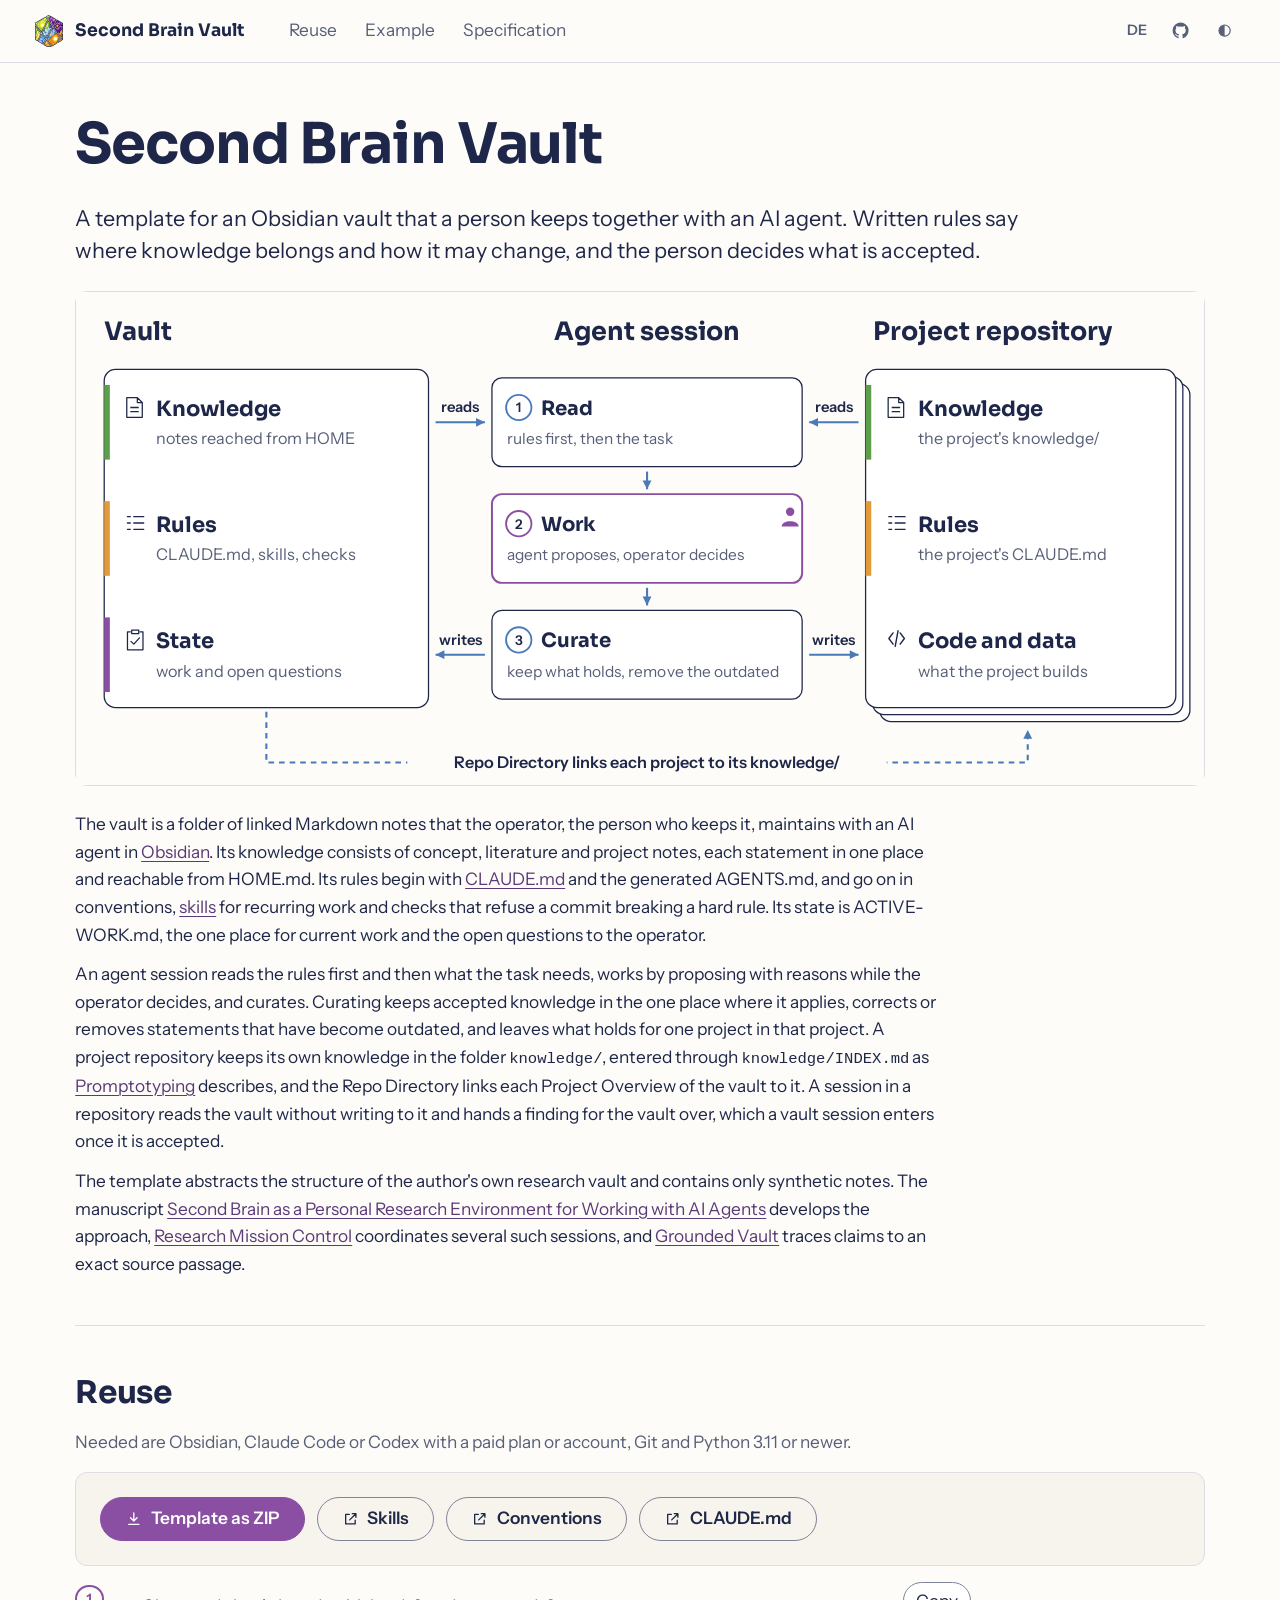
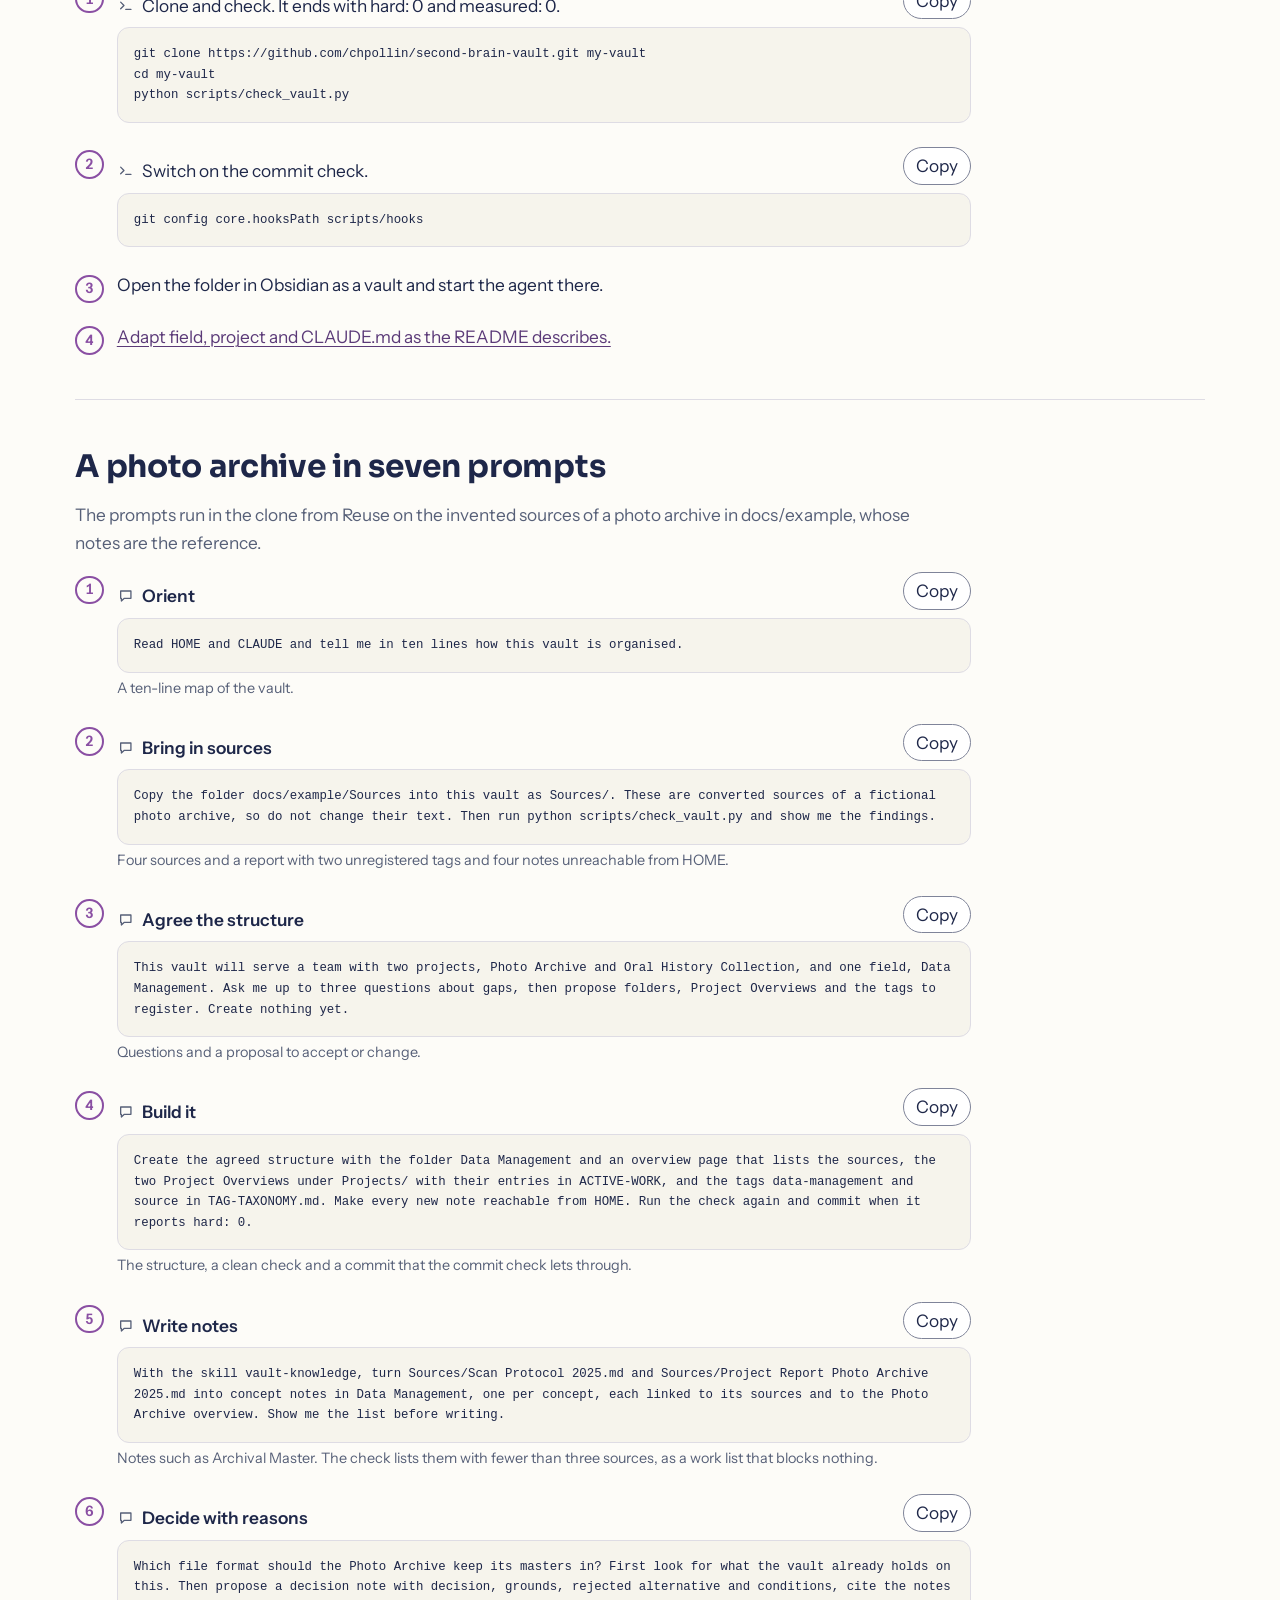
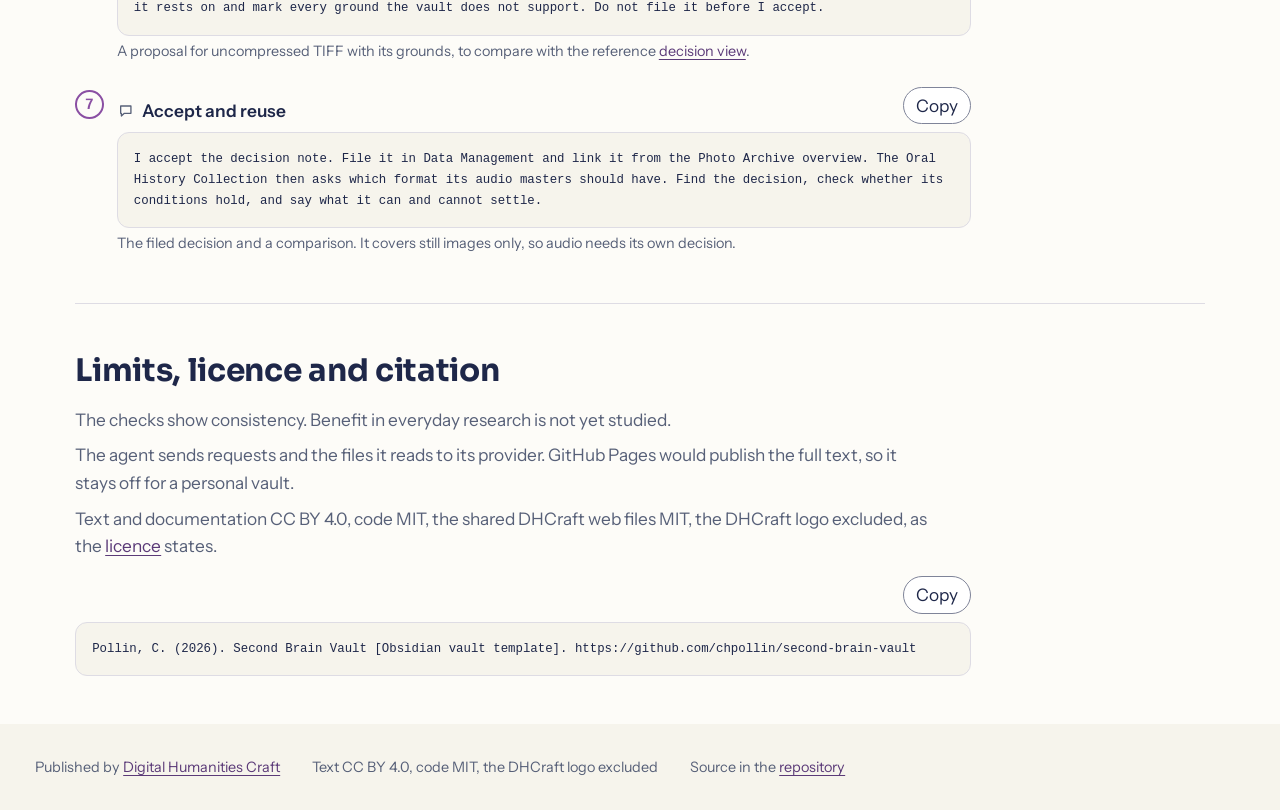
==== commit 1ee5506f: "Stop building docs/data.json, which the method page no longer reads, and drop its currency check, an" ====
--- a/docs/index.html
+++ b/docs/index.html
@@ -67,10 +67,8 @@
     <a class="dh-btn" href="https://github.com/chpollin/second-brain-vault/blob/main/CLAUDE.md"><svg class="icon" aria-hidden="true"><use href="#i-external"/></svg>CLAUDE.md</a>
   </div>
   <ol class="steps">
-    <li><figure class="dh-code"><figcaption><svg class="icon" aria-hidden="true"><use href="#i-terminal"/></svg><span data-t="reuse.s1">Clone, build and check. It ends with hard: 0 and measured: 0.</span></figcaption><pre><code>git clone https://github.com/chpollin/second-brain-vault.git my-vault
+    <li><figure class="dh-code"><figcaption><svg class="icon" aria-hidden="true"><use href="#i-terminal"/></svg><span data-t="reuse.s1">Clone and check. It ends with hard: 0 and measured: 0.</span></figcaption><pre><code>git clone https://github.com/chpollin/second-brain-vault.git my-vault
 cd my-vault
-python scripts/build_site.py
-python scripts/build_explorer.py
 python scripts/check_vault.py</code></pre></figure></li>
     <li><figure class="dh-code"><figcaption><svg class="icon" aria-hidden="true"><use href="#i-terminal"/></svg><span data-t="reuse.s2">Switch on the commit check.</span></figcaption><pre><code>git config core.hooksPath scripts/hooks</code></pre></figure></li>
     <li data-t="reuse.s3">Open the folder in Obsidian as a vault and start the agent there.</li>
@@ -84,11 +82,11 @@
   <ol class="steps demo">
     <li><figure class="dh-code"><figcaption><svg class="icon" aria-hidden="true"><use href="#i-prompt"/></svg><strong data-t="example.s1.name">Orient</strong></figcaption><pre><code data-t="example.s1.prompt">Read HOME and CLAUDE and tell me in ten lines how this vault is organised.</code></pre></figure>
       <p class="yields" data-t="example.s1.yields">A ten-line map of the vault.</p></li>
-    <li><figure class="dh-code"><figcaption><svg class="icon" aria-hidden="true"><use href="#i-prompt"/></svg><strong data-t="example.s2.name">Bring in sources</strong></figcaption><pre><code data-t="example.s2.prompt">Copy the folder docs/example/Sources into this vault as Sources/. These are converted sources of a fictional photo archive, so do not change their text. Then run python scripts/build_site.py and python scripts/check_vault.py and show me the findings.</code></pre></figure>
+    <li><figure class="dh-code"><figcaption><svg class="icon" aria-hidden="true"><use href="#i-prompt"/></svg><strong data-t="example.s2.name">Bring in sources</strong></figcaption><pre><code data-t="example.s2.prompt">Copy the folder docs/example/Sources into this vault as Sources/. These are converted sources of a fictional photo archive, so do not change their text. Then run python scripts/check_vault.py and show me the findings.</code></pre></figure>
       <p class="yields" data-t="example.s2.yields">Four sources and a report with two unregistered tags and four notes unreachable from HOME.</p></li>
     <li><figure class="dh-code"><figcaption><svg class="icon" aria-hidden="true"><use href="#i-prompt"/></svg><strong data-t="example.s3.name">Agree the structure</strong></figcaption><pre><code data-t="example.s3.prompt">This vault will serve a team with two projects, Photo Archive and Oral History Collection, and one field, Data Management. Ask me up to three questions about gaps, then propose folders, Project Overviews and the tags to register. Create nothing yet.</code></pre></figure>
       <p class="yields" data-t="example.s3.yields">Questions and a proposal to accept or change.</p></li>
-    <li><figure class="dh-code"><figcaption><svg class="icon" aria-hidden="true"><use href="#i-prompt"/></svg><strong data-t="example.s4.name">Build it</strong></figcaption><pre><code data-t="example.s4.prompt">Create the agreed structure with the folder Data Management and an overview page that lists the sources, the two Project Overviews under Projects/ with their entries in ACTIVE-WORK, and the tags data-management and source in TAG-TAXONOMY.md. Make every new note reachable from HOME. Run both scripts again and commit when the check reports hard: 0.</code></pre></figure>
+    <li><figure class="dh-code"><figcaption><svg class="icon" aria-hidden="true"><use href="#i-prompt"/></svg><strong data-t="example.s4.name">Build it</strong></figcaption><pre><code data-t="example.s4.prompt">Create the agreed structure with the folder Data Management and an overview page that lists the sources, the two Project Overviews under Projects/ with their entries in ACTIVE-WORK, and the tags data-management and source in TAG-TAXONOMY.md. Make every new note reachable from HOME. Run the check again and commit when it reports hard: 0.</code></pre></figure>
       <p class="yields" data-t="example.s4.yields">The structure, a clean check and a commit that the commit check lets through.</p></li>
     <li><figure class="dh-code"><figcaption><svg class="icon" aria-hidden="true"><use href="#i-prompt"/></svg><strong data-t="example.s5.name">Write notes</strong></figcaption><pre><code data-t="example.s5.prompt">With the skill vault-knowledge, turn Sources/Scan Protocol 2025.md and Sources/Project Report Photo Archive 2025.md into concept notes in Data Management, one per concept, each linked to its sources and to the Photo Archive overview. Show me the list before writing.</code></pre></figure>
       <p class="yields" data-t="example.s5.yields">Notes such as Archival Master. The check lists them with fewer than three sources, as a work list that blocks nothing.</p></li>
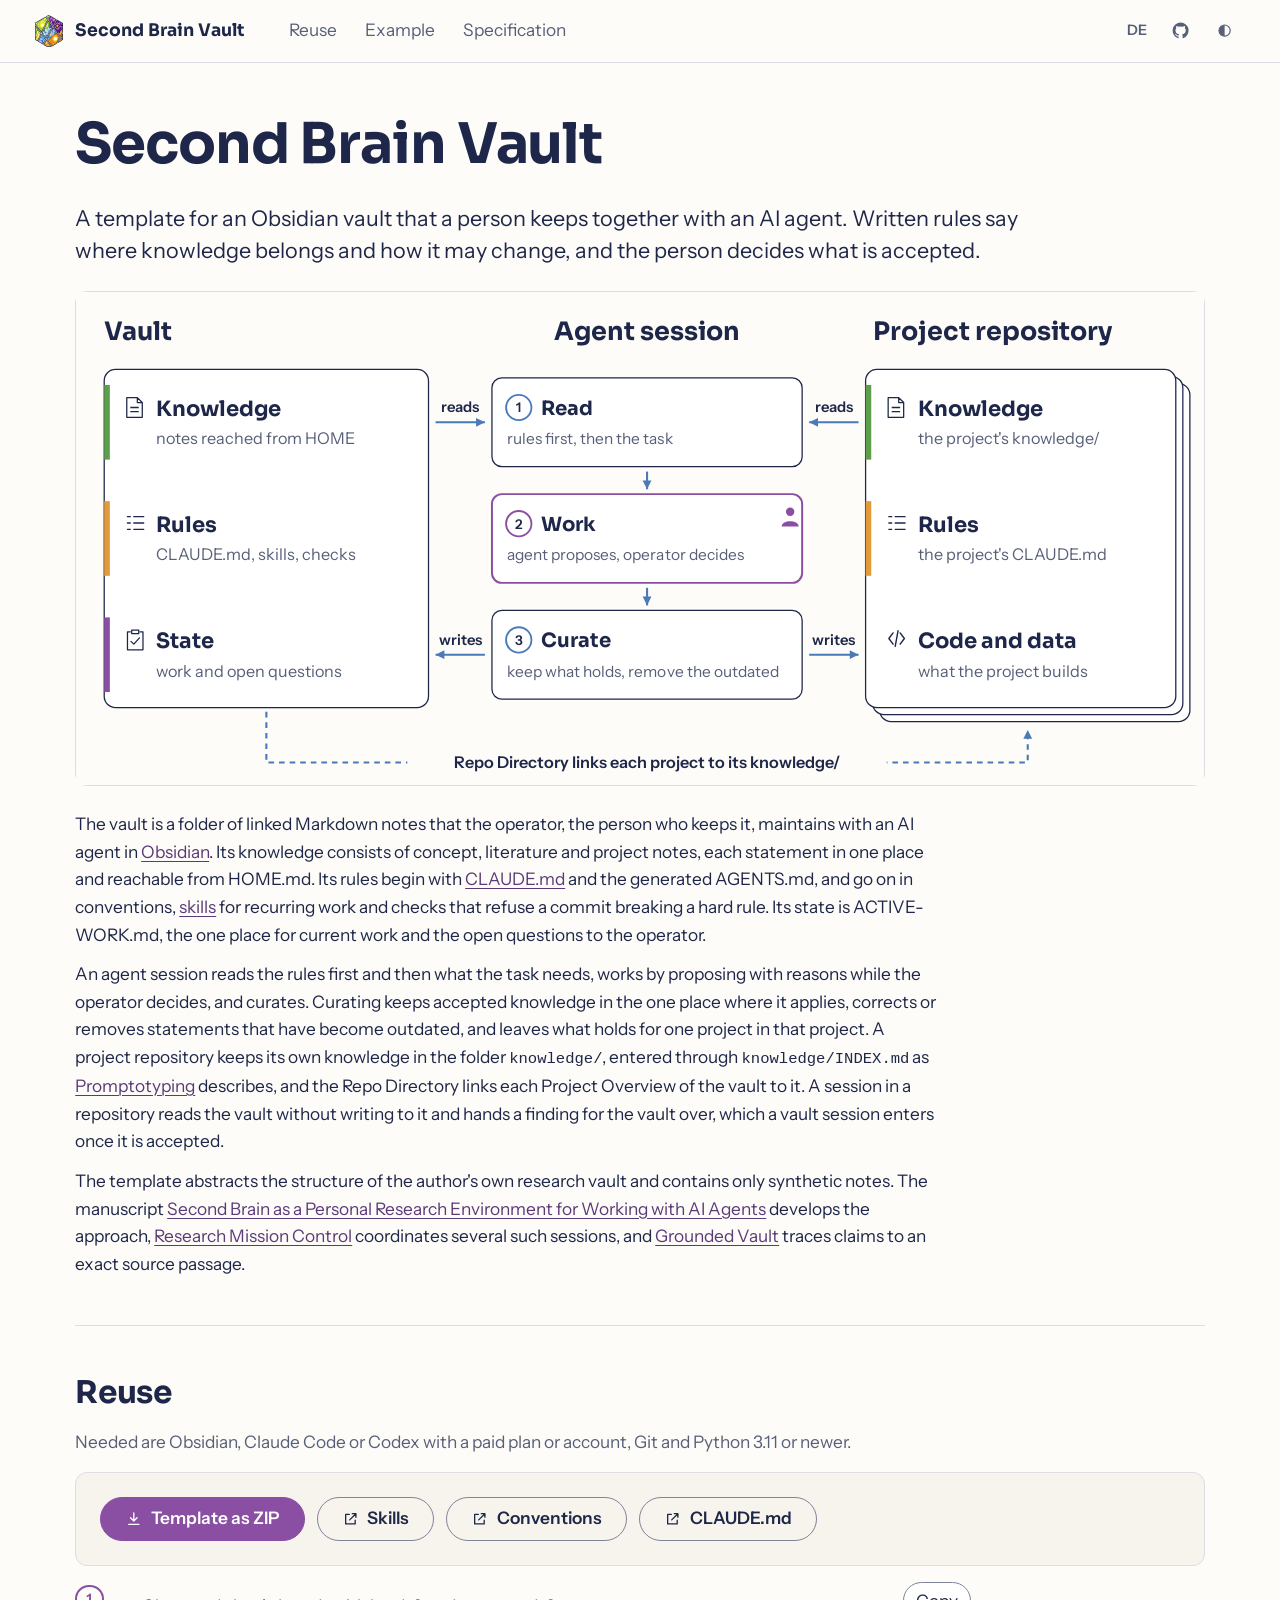
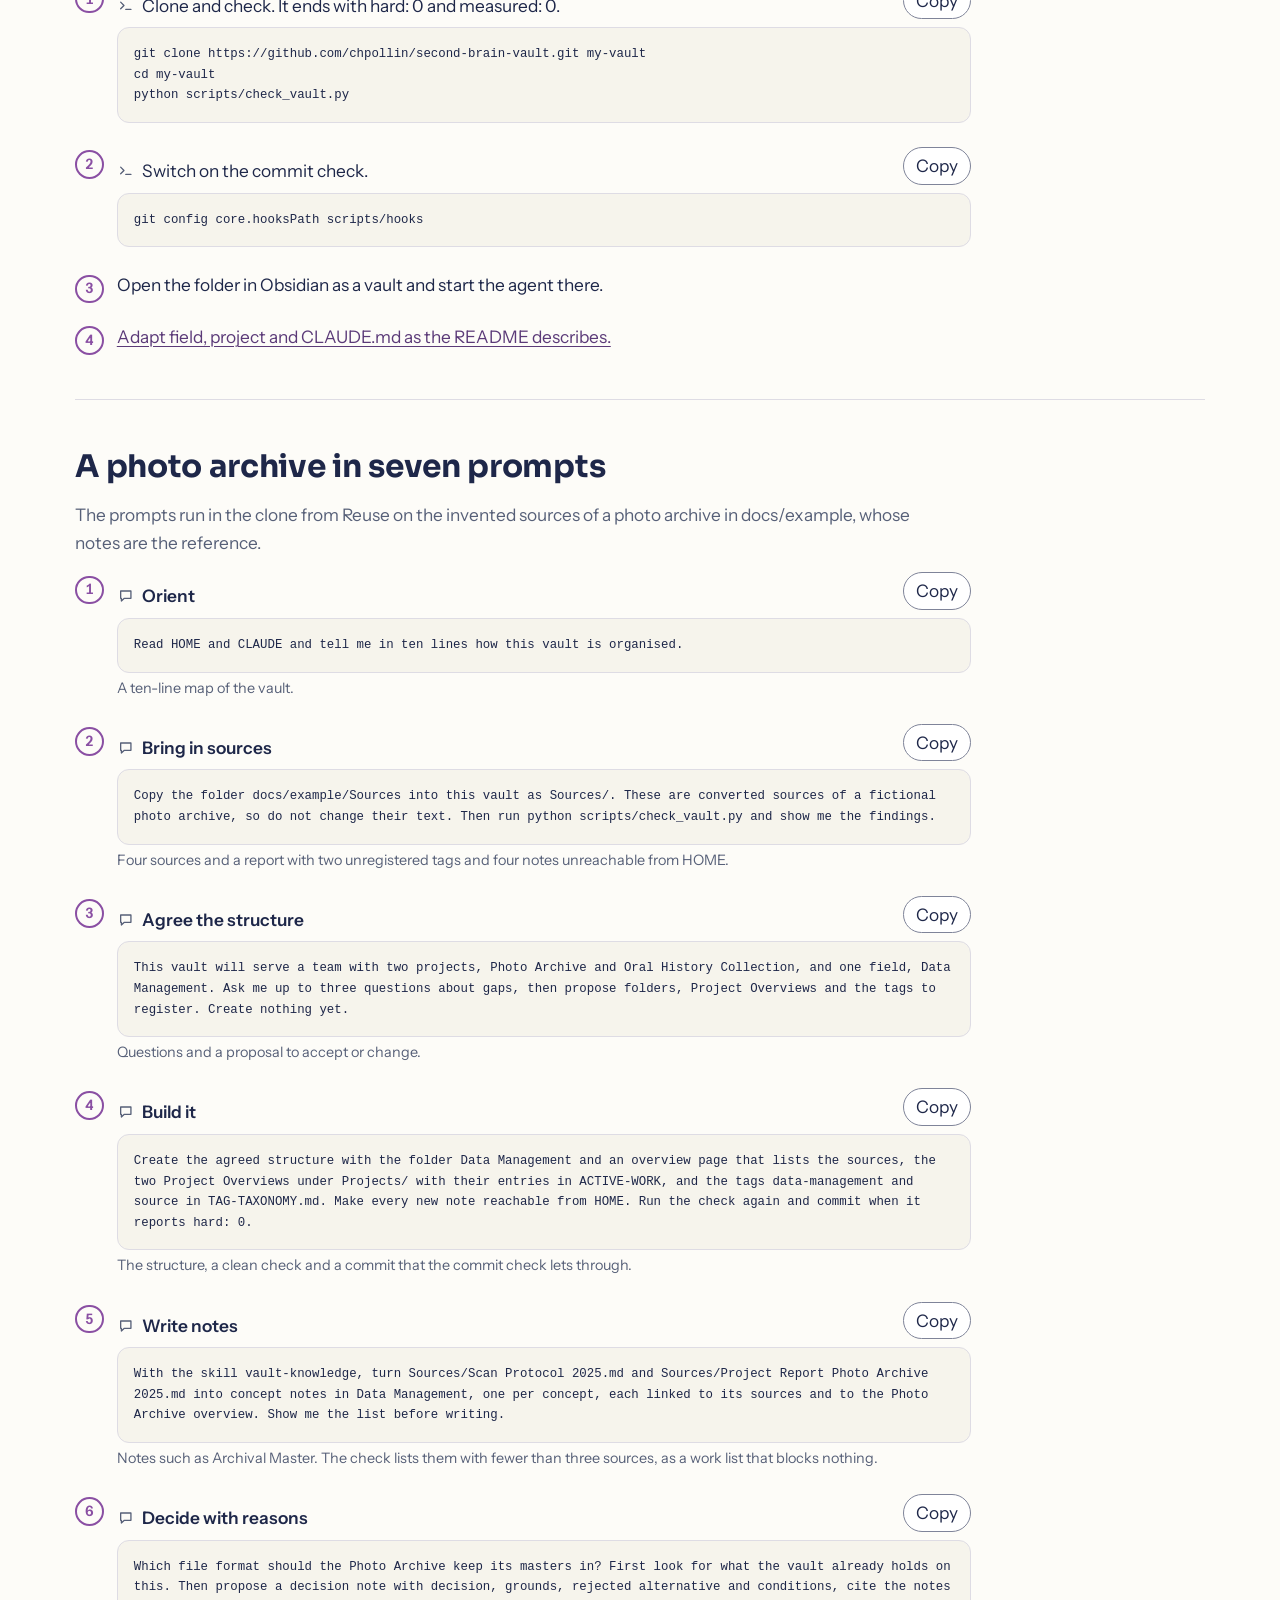
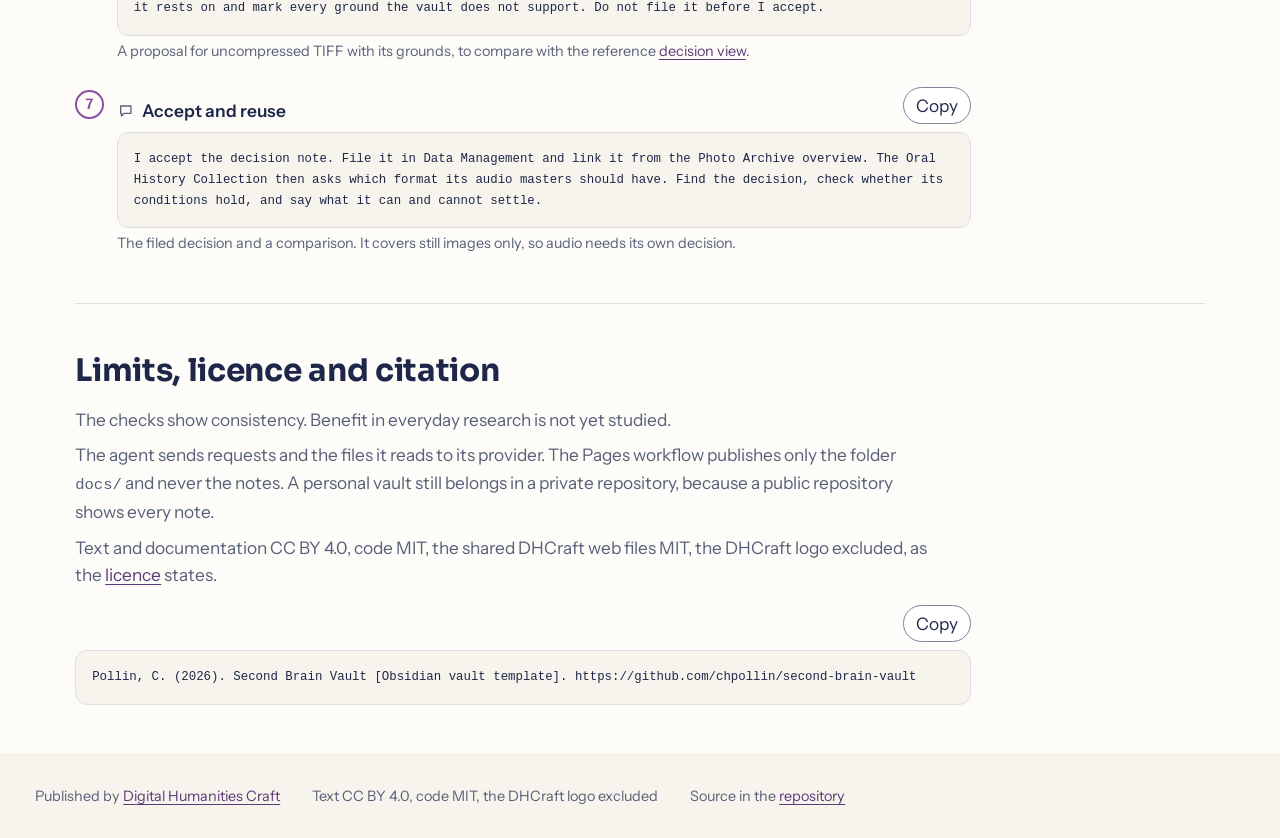
==== commit d287e344: "State the same true privacy warning in README step 7 and both page languages: the workflow publishes" ====
--- a/docs/index.html
+++ b/docs/index.html
@@ -101,7 +101,7 @@
   <h2 id="limits-title" data-t="limits.title">Limits, licence and citation</h2>
   <ul class="plain">
     <li data-t="limits.benefit">The checks show consistency. Benefit in everyday research is not yet studied.</li>
-    <li data-t="limits.data">The agent sends requests and the files it reads to its provider. GitHub Pages would publish the full text, so it stays off for a personal vault.</li>
+    <li data-t="limits.data">The agent sends requests and the files it reads to its provider. The Pages workflow publishes only the folder <code>docs/</code> and never the notes. A personal vault still belongs in a private repository, because a public repository shows every note.</li>
     <li data-t="limits.licence">Text and documentation CC BY 4.0, code MIT, the shared DHCraft web files MIT, the DHCraft logo excluded, as the <a href="https://github.com/chpollin/second-brain-vault/blob/main/LICENSE.md">licence</a> states.</li>
   </ul>
   <figure class="dh-code"><pre><code>Pollin, C. (2026). Second Brain Vault [Obsidian vault template]. https://github.com/chpollin/second-brain-vault</code></pre></figure>
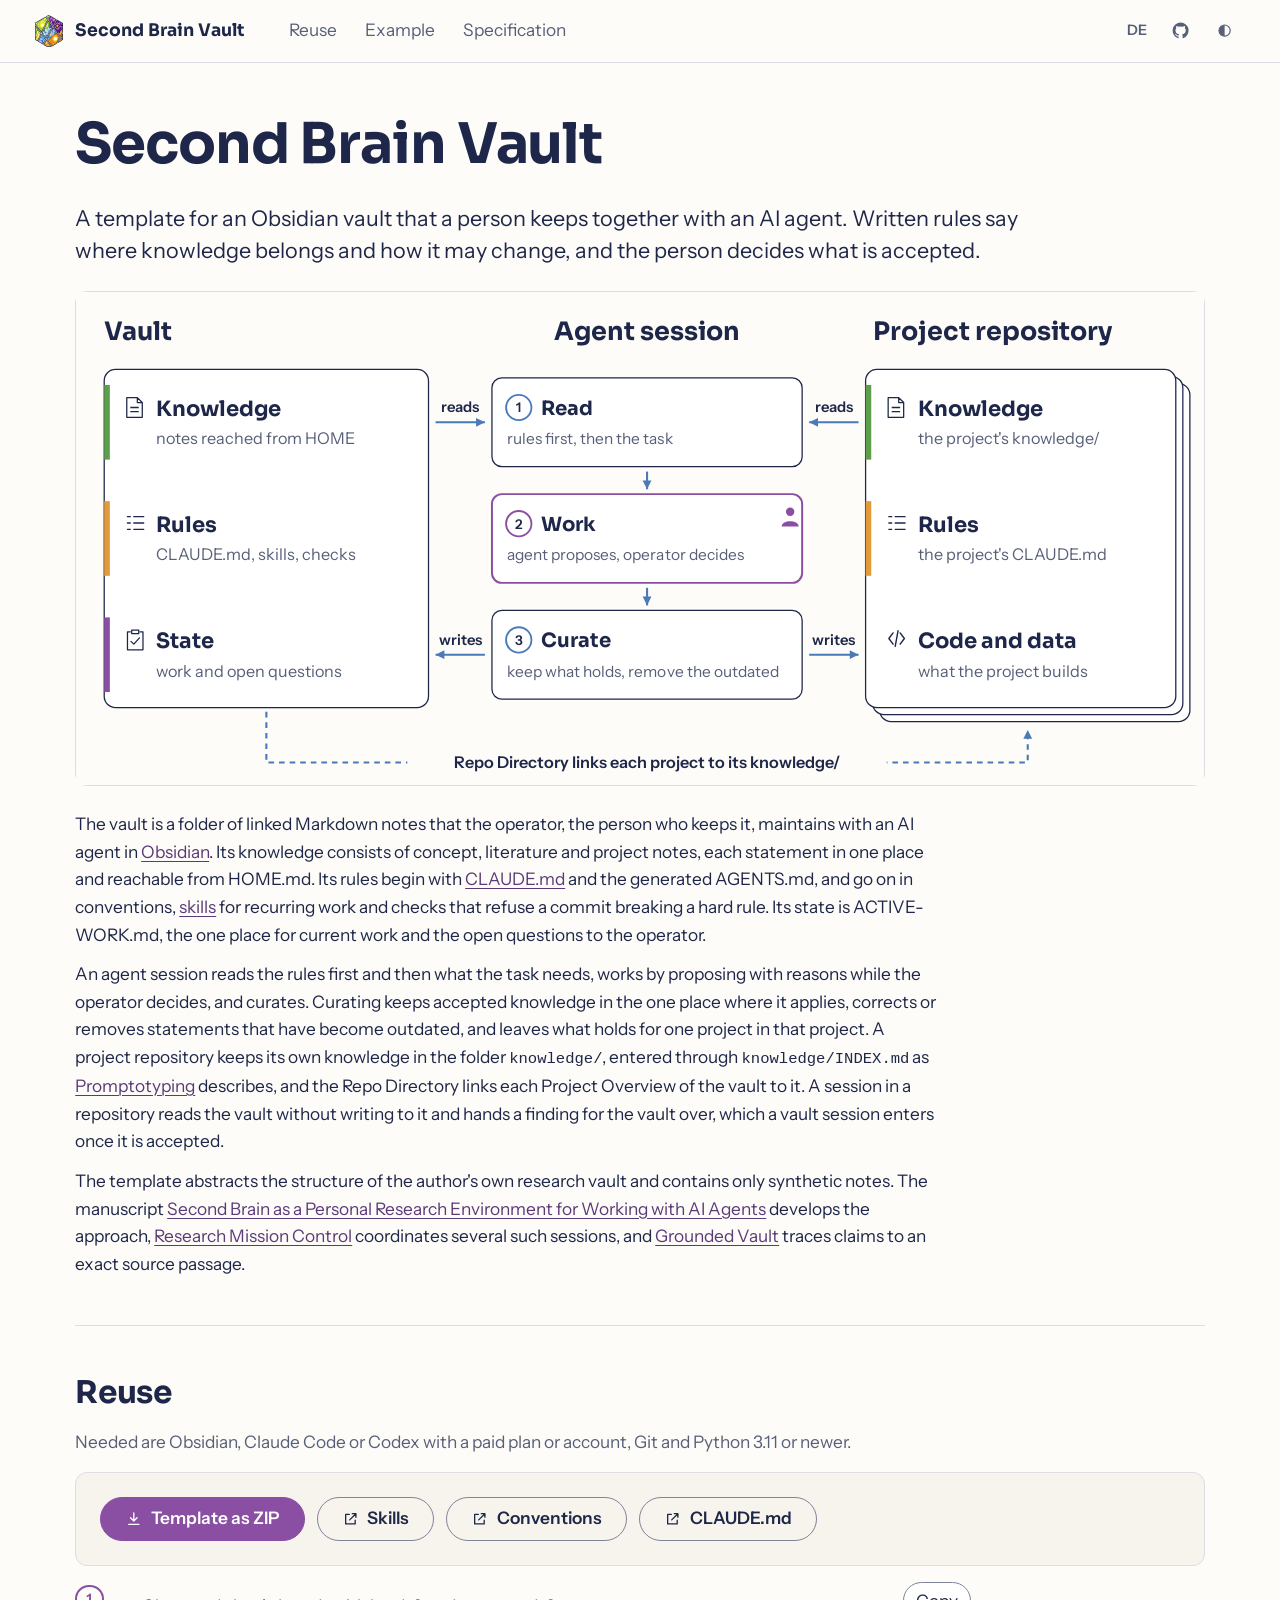
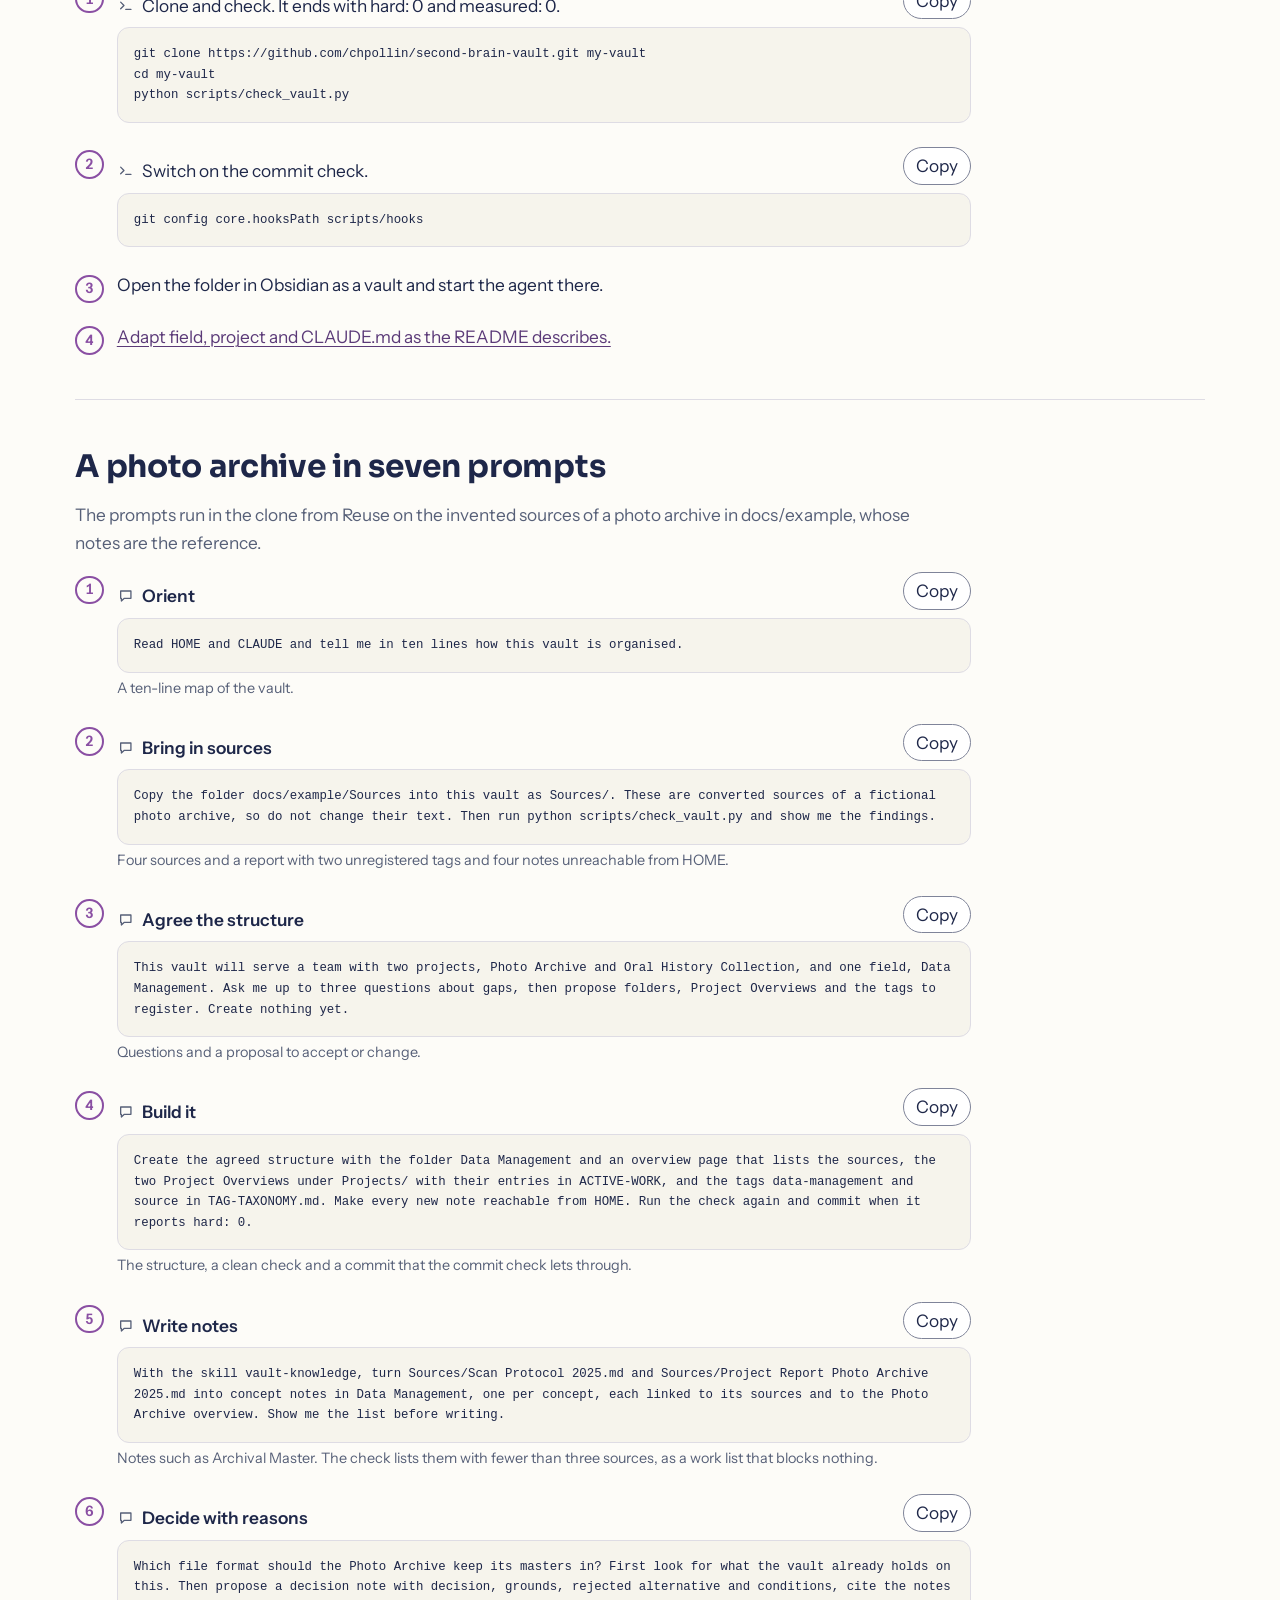
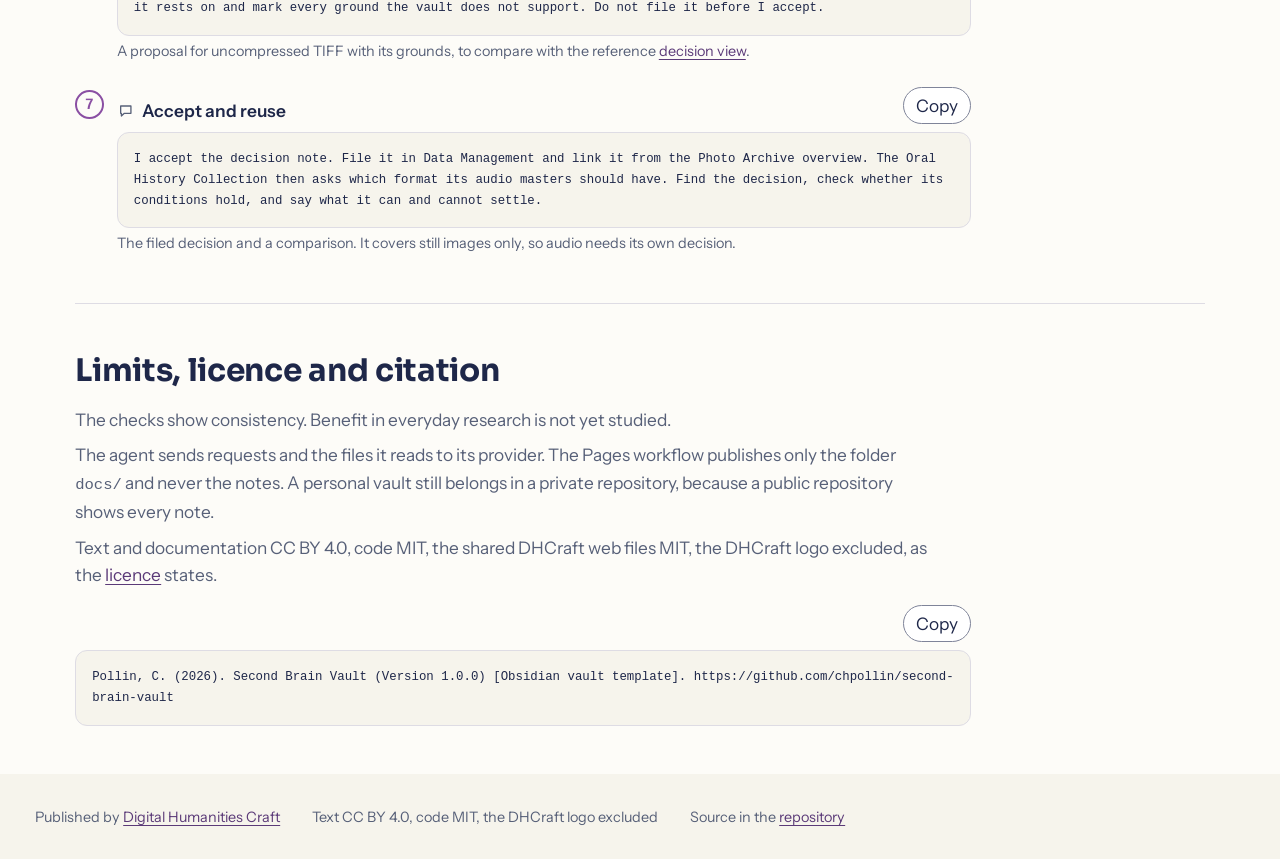
==== commit 548bcbb9: "Put the version into the page citation and correct wording found by the second review round Co-Autho" ====
--- a/docs/index.html
+++ b/docs/index.html
@@ -104,7 +104,7 @@
     <li data-t="limits.data">The agent sends requests and the files it reads to its provider. The Pages workflow publishes only the folder <code>docs/</code> and never the notes. A personal vault still belongs in a private repository, because a public repository shows every note.</li>
     <li data-t="limits.licence">Text and documentation CC BY 4.0, code MIT, the shared DHCraft web files MIT, the DHCraft logo excluded, as the <a href="https://github.com/chpollin/second-brain-vault/blob/main/LICENSE.md">licence</a> states.</li>
   </ul>
-  <figure class="dh-code"><pre><code>Pollin, C. (2026). Second Brain Vault [Obsidian vault template]. https://github.com/chpollin/second-brain-vault</code></pre></figure>
+  <figure class="dh-code"><pre><code>Pollin, C. (2026). Second Brain Vault (Version 1.0.0) [Obsidian vault template]. https://github.com/chpollin/second-brain-vault</code></pre></figure>
 </section>
 
 </main>
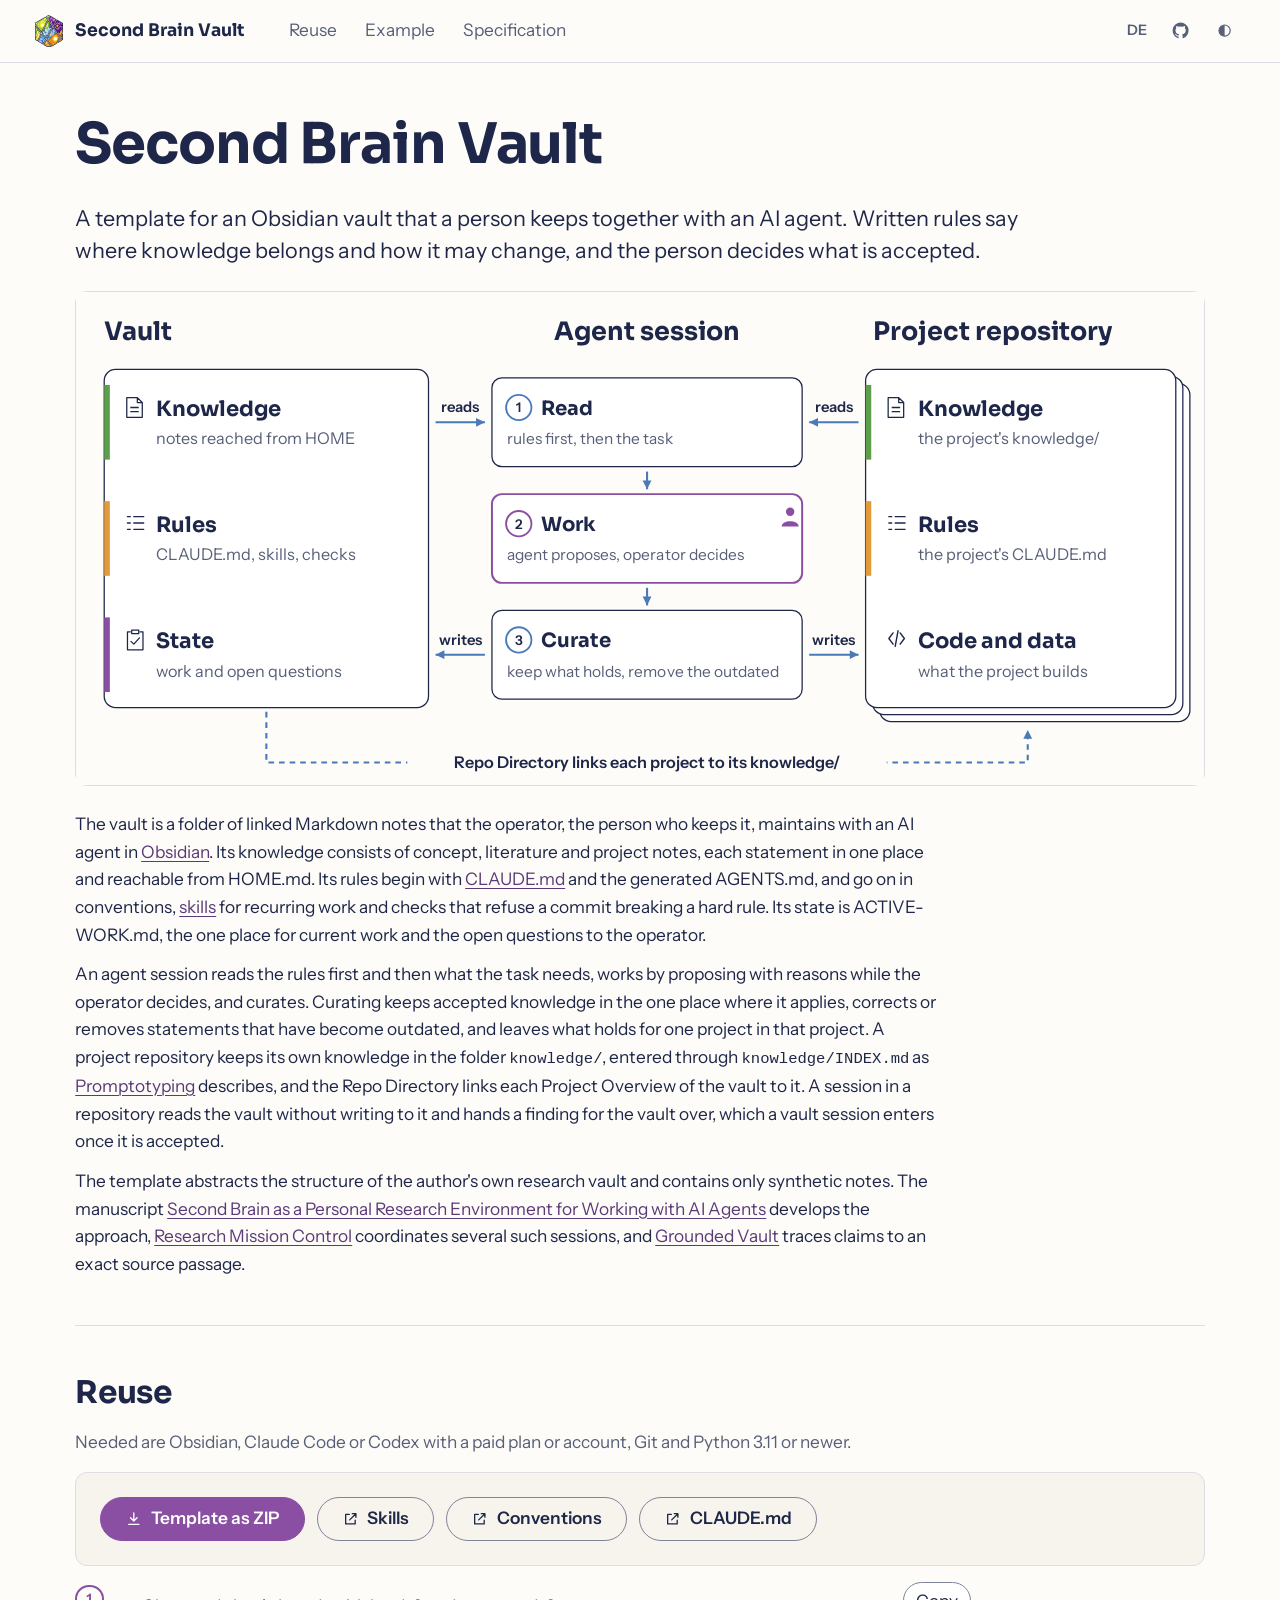
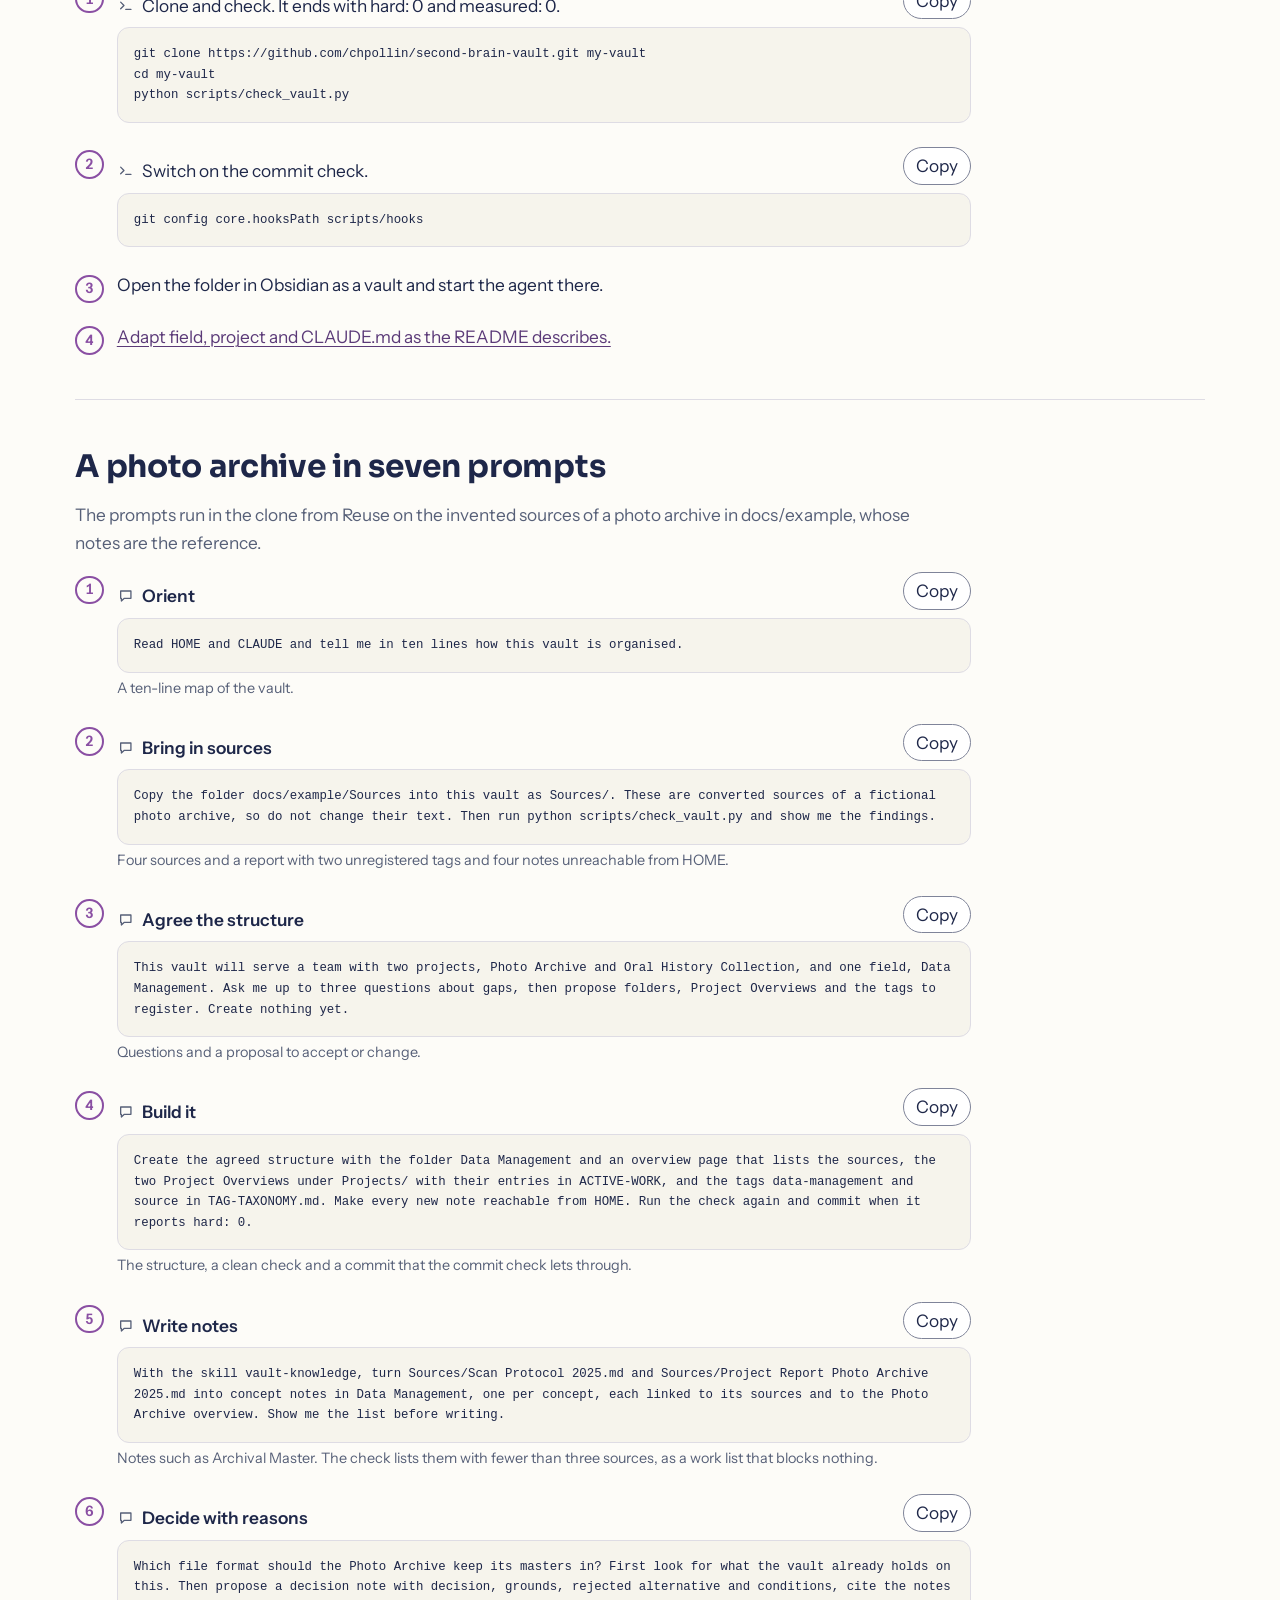
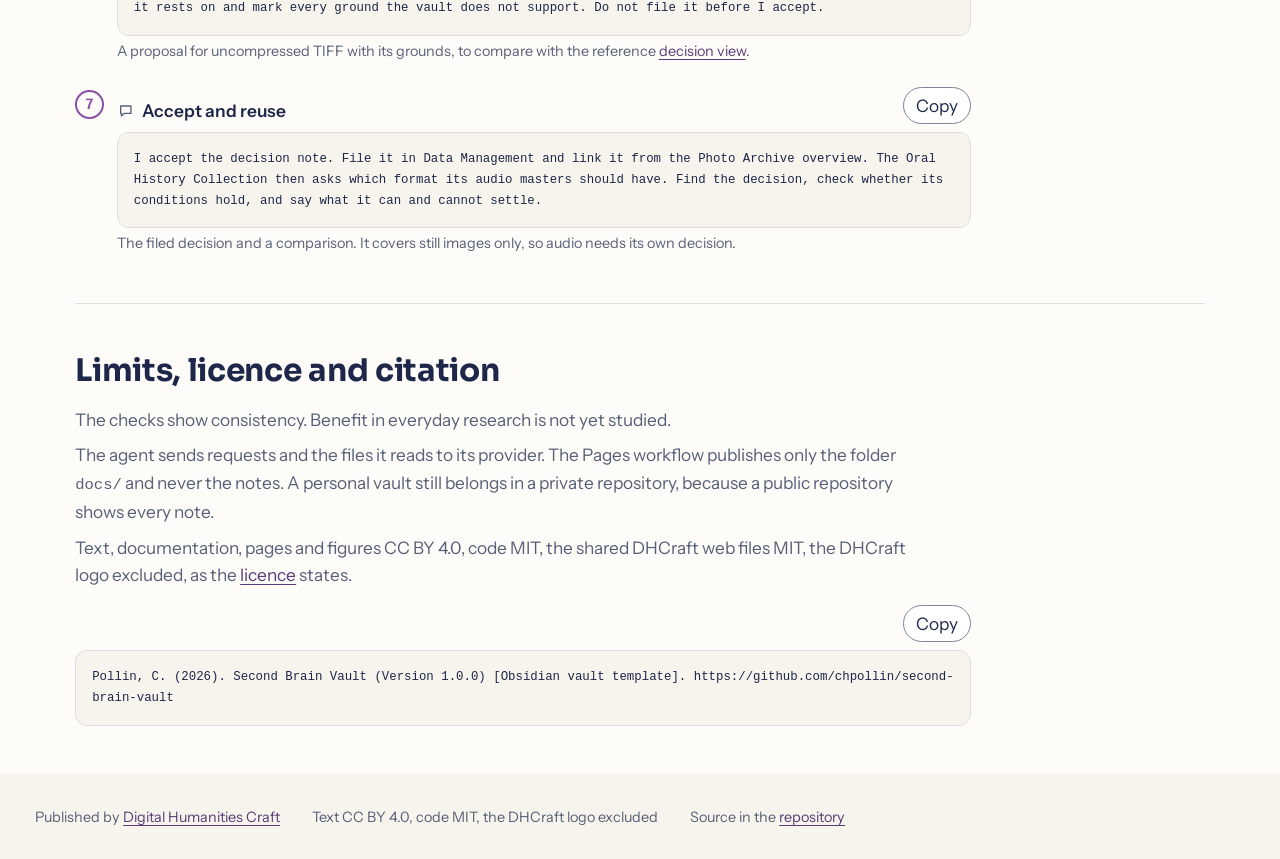
==== commit 6fe2e548: "License the HTML pages and figures under CC BY 4.0 explicitly and drop the DHCraft licence's mention" ====
--- a/docs/index.html
+++ b/docs/index.html
@@ -102,7 +102,7 @@
   <ul class="plain">
     <li data-t="limits.benefit">The checks show consistency. Benefit in everyday research is not yet studied.</li>
     <li data-t="limits.data">The agent sends requests and the files it reads to its provider. The Pages workflow publishes only the folder <code>docs/</code> and never the notes. A personal vault still belongs in a private repository, because a public repository shows every note.</li>
-    <li data-t="limits.licence">Text and documentation CC BY 4.0, code MIT, the shared DHCraft web files MIT, the DHCraft logo excluded, as the <a href="https://github.com/chpollin/second-brain-vault/blob/main/LICENSE.md">licence</a> states.</li>
+    <li data-t="limits.licence">Text, documentation, pages and figures CC BY 4.0, code MIT, the shared DHCraft web files MIT, the DHCraft logo excluded, as the <a href="https://github.com/chpollin/second-brain-vault/blob/main/LICENSE.md">licence</a> states.</li>
   </ul>
   <figure class="dh-code"><pre><code>Pollin, C. (2026). Second Brain Vault (Version 1.0.0) [Obsidian vault template]. https://github.com/chpollin/second-brain-vault</code></pre></figure>
 </section>
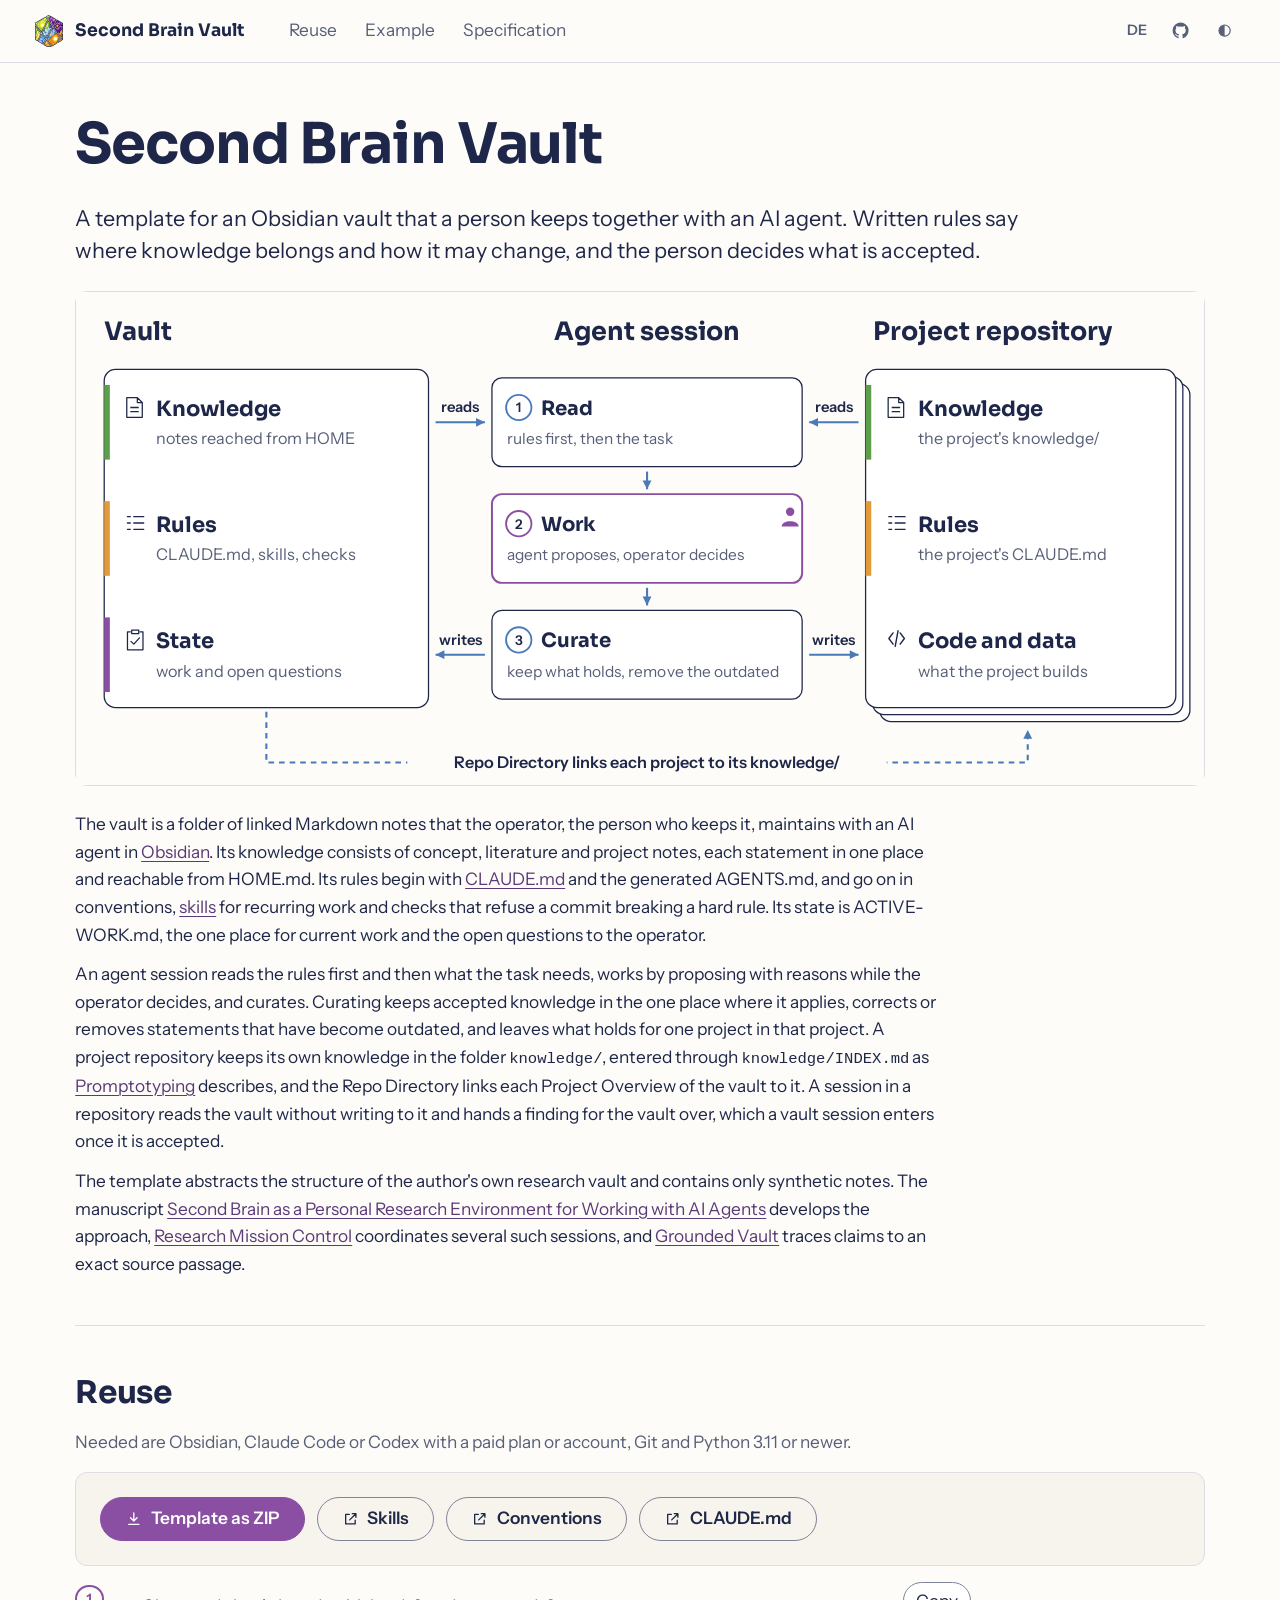
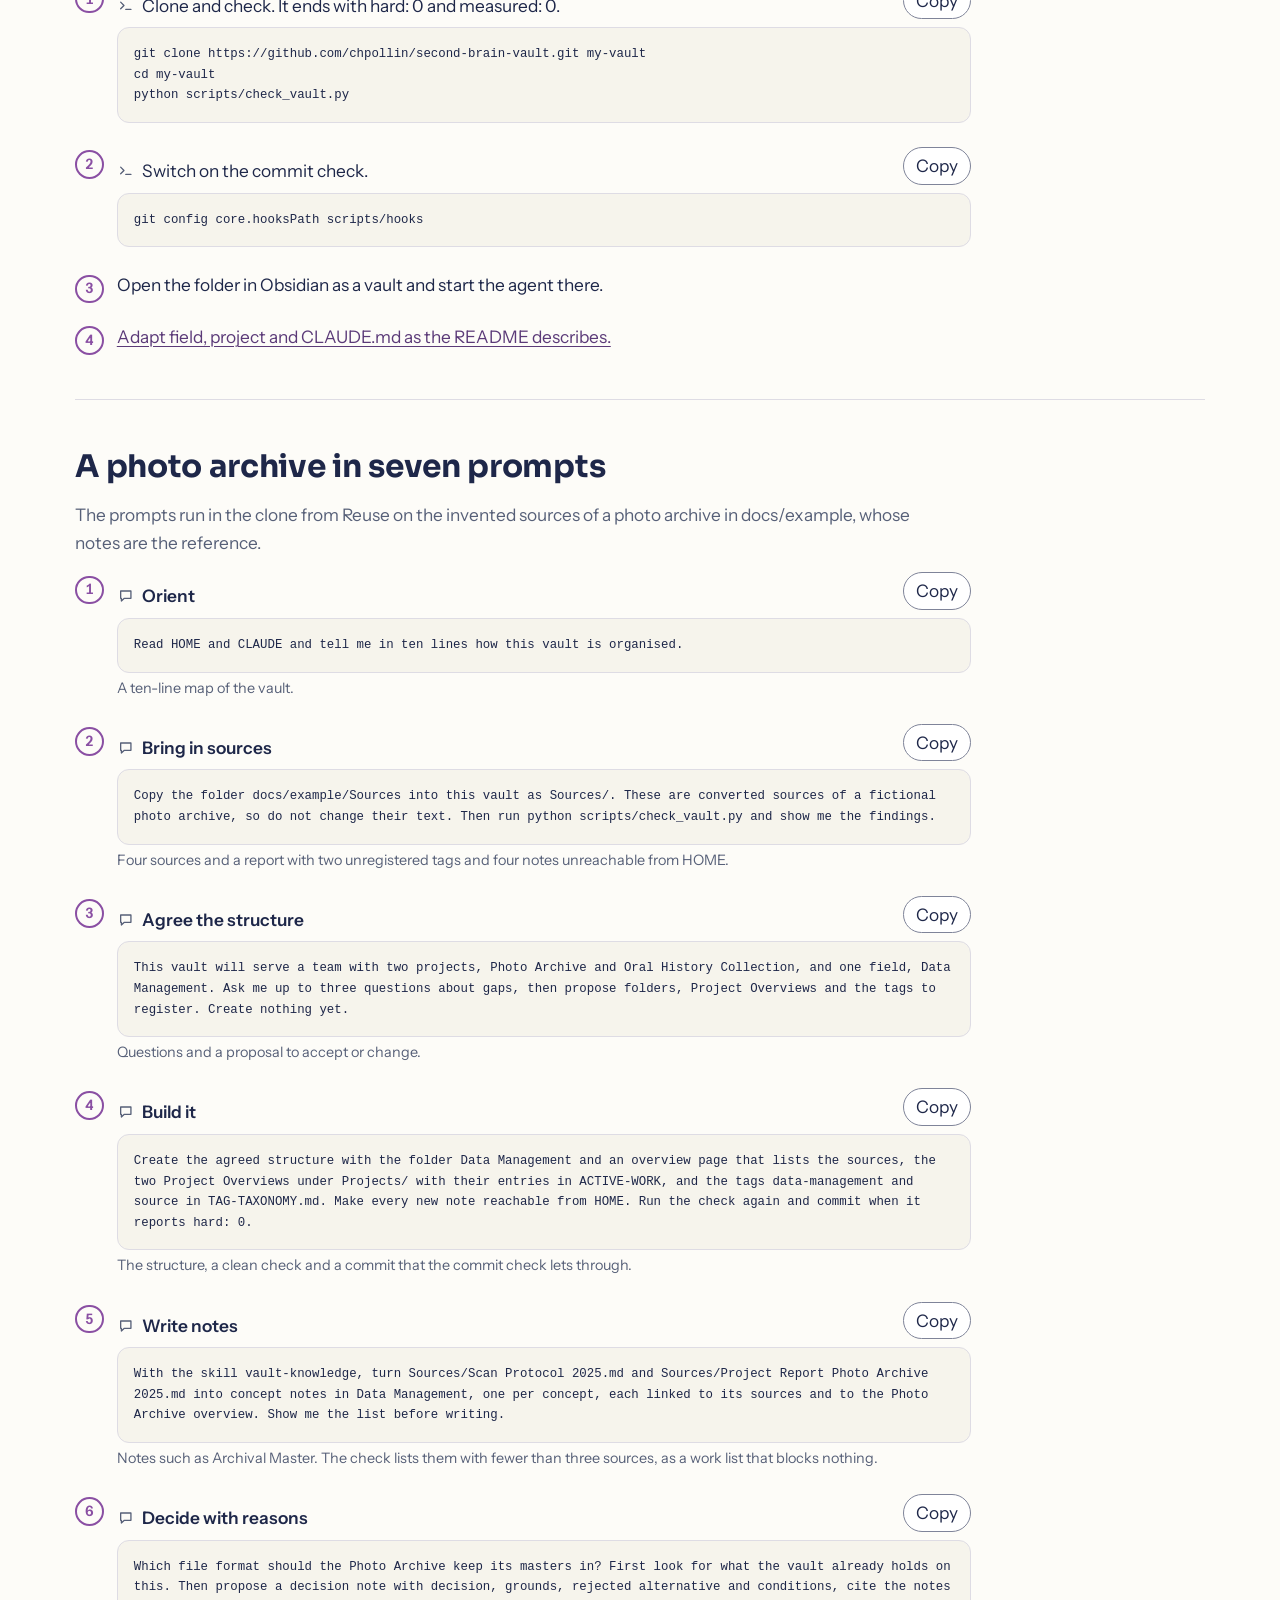
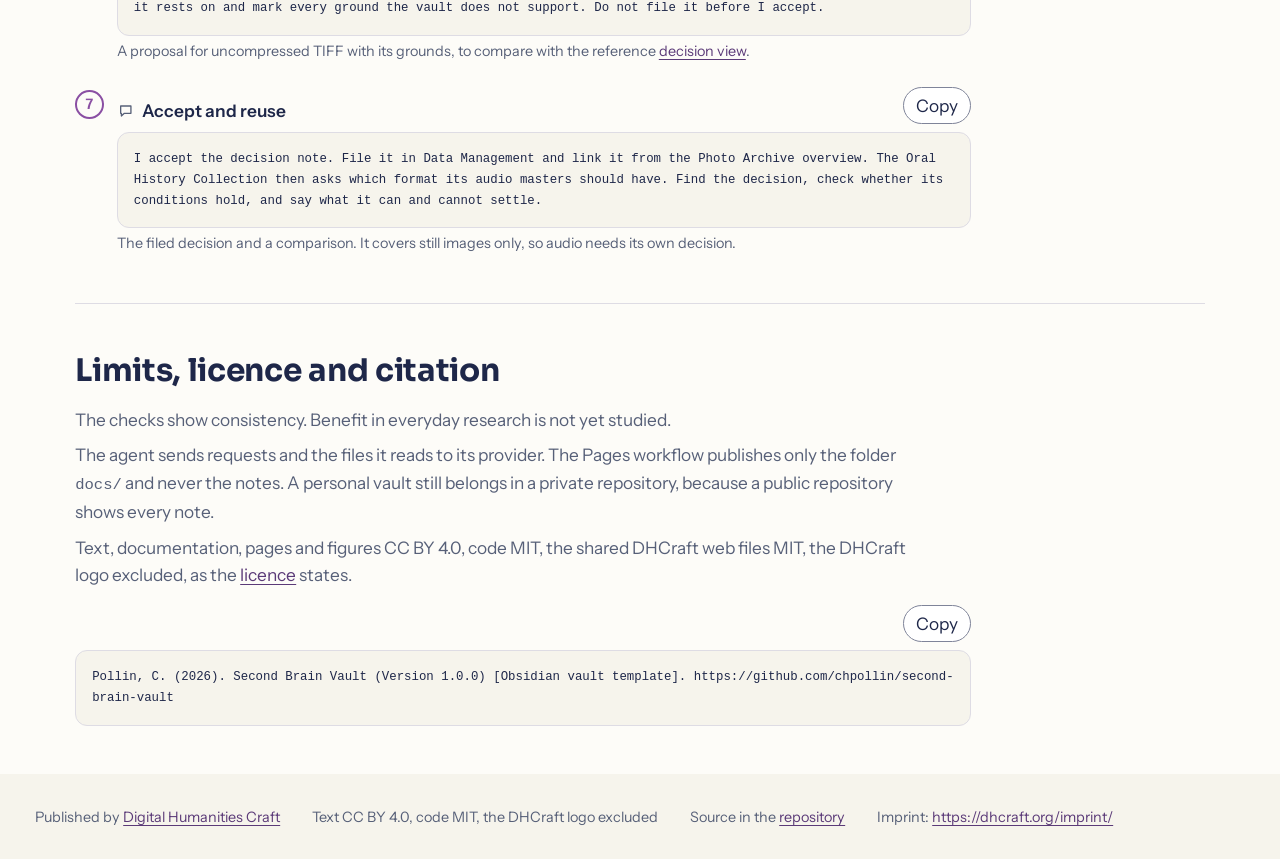
==== commit 7f98fd5d: "Link the footer of every page to the DHCraft imprint Co-Authored-By: Claude Opus 5.5 <noreply@anthro" ====
--- a/docs/index.html
+++ b/docs/index.html
@@ -112,6 +112,7 @@
   <p><span data-t="footer.by">Published by</span> <a href="https://dhcraft.org">Digital Humanities Craft</a></p>
   <p data-t="footer.licence">Text CC BY 4.0, code MIT, the DHCraft logo excluded</p>
   <p><span data-t="footer.source">Source in the</span> <a href="https://github.com/chpollin/second-brain-vault" data-t="footer.repo">repository</a></p>
+  <p><span data-t="footer.imprint">Imprint:</span> <a href="https://dhcraft.org/imprint/">https://dhcraft.org/imprint/</a></p>
 </footer>
 </body>
 </html>
